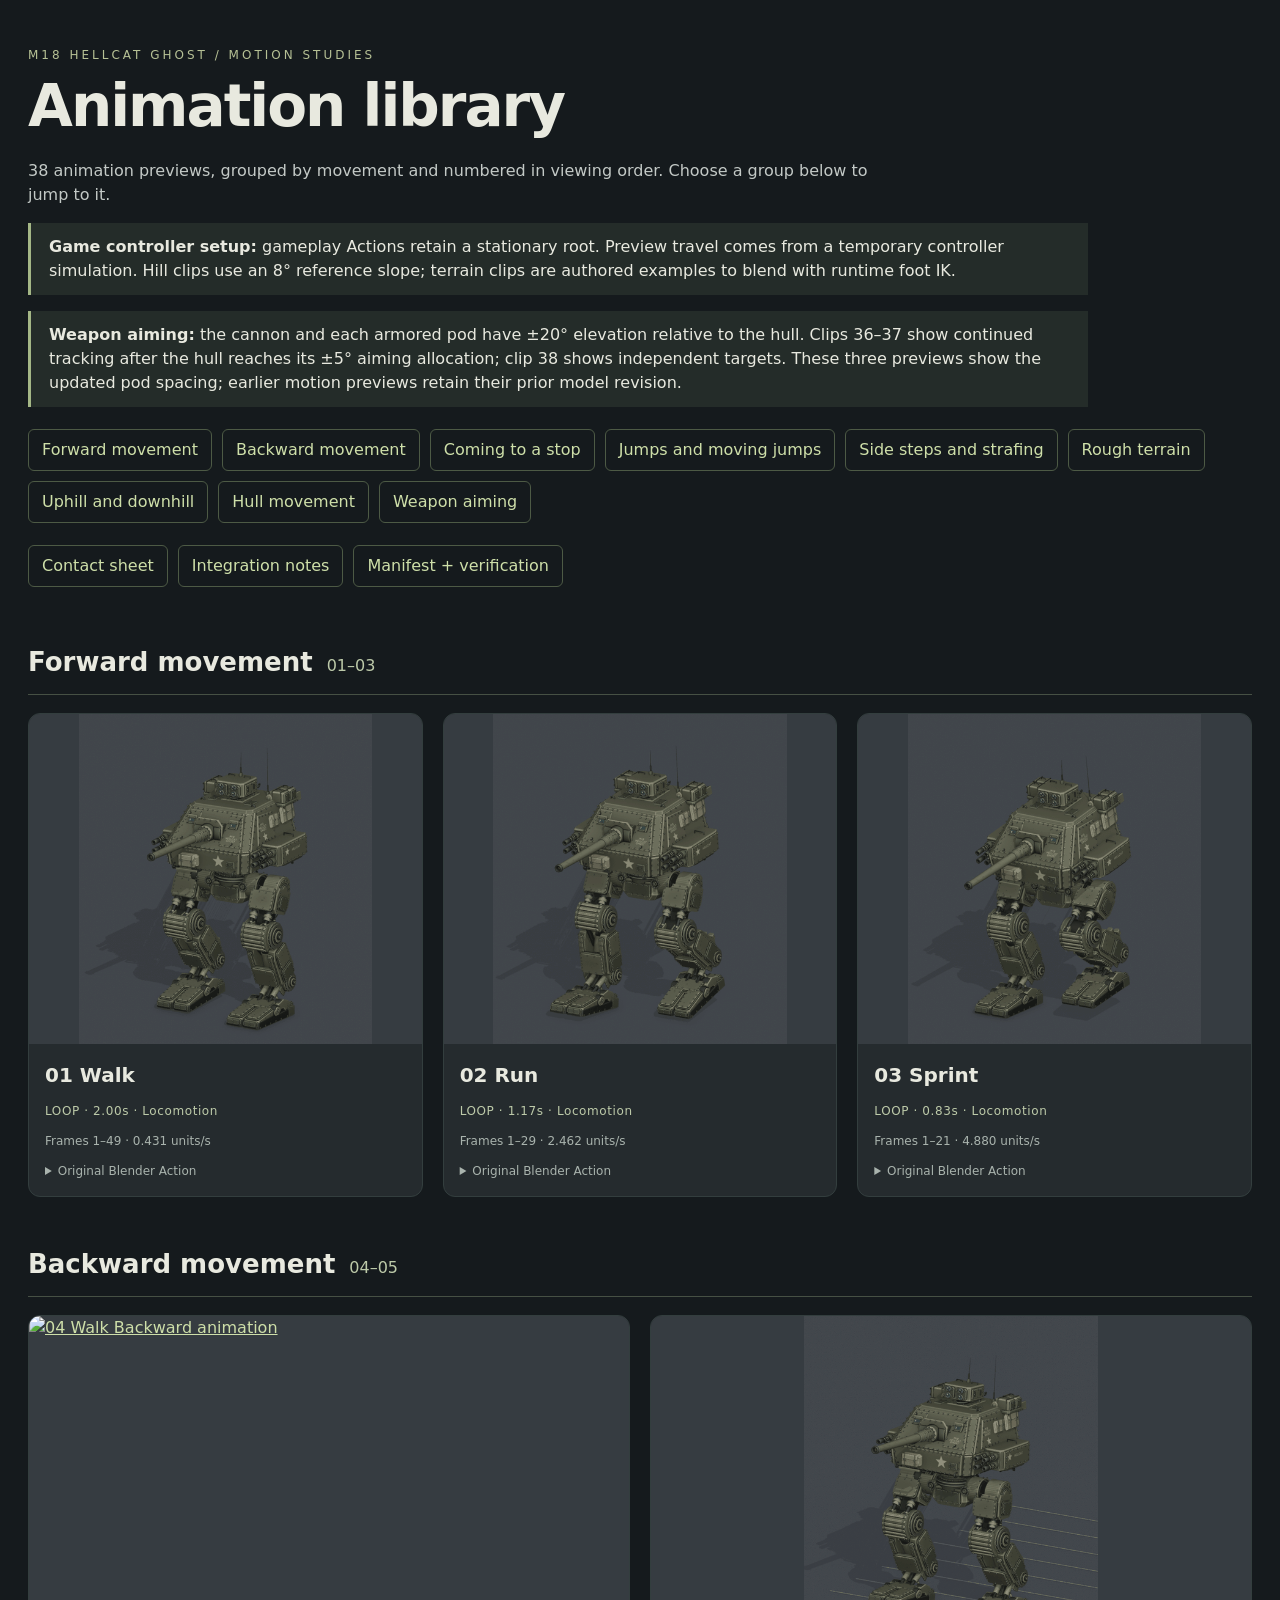
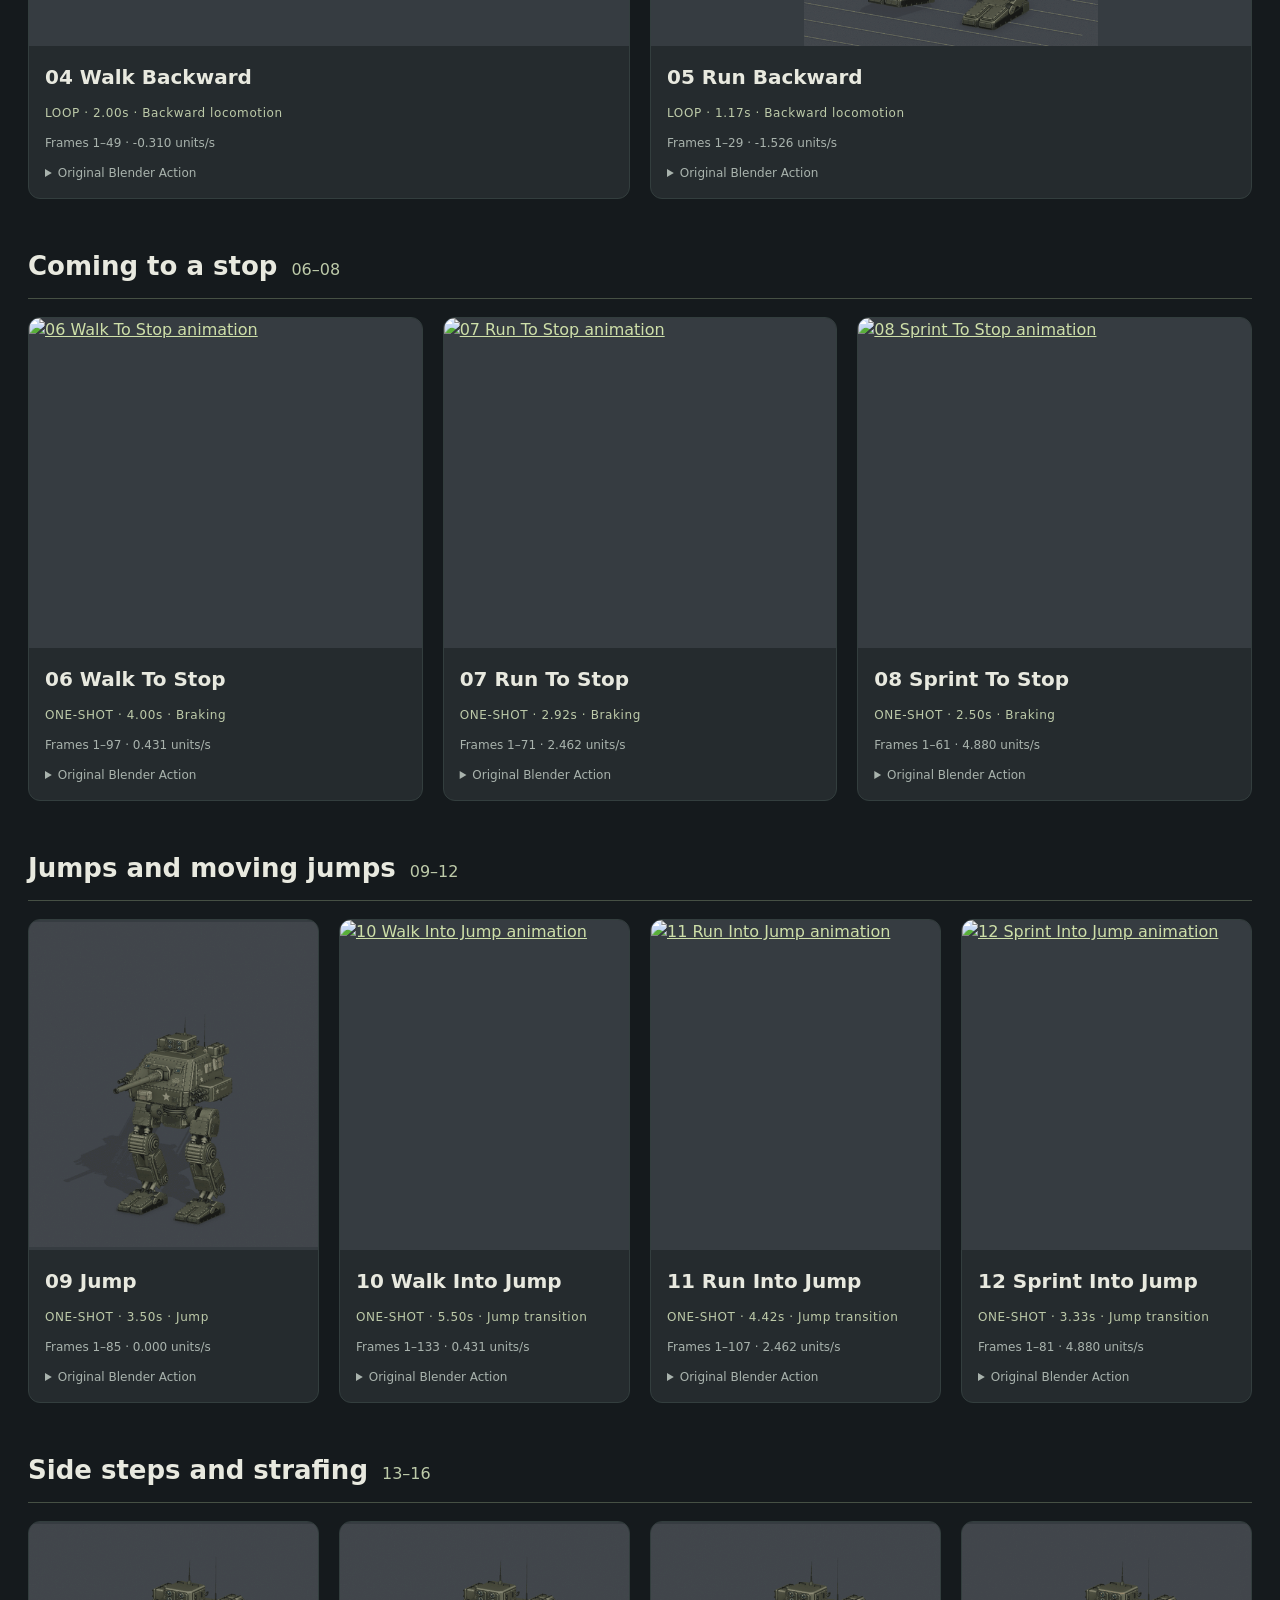
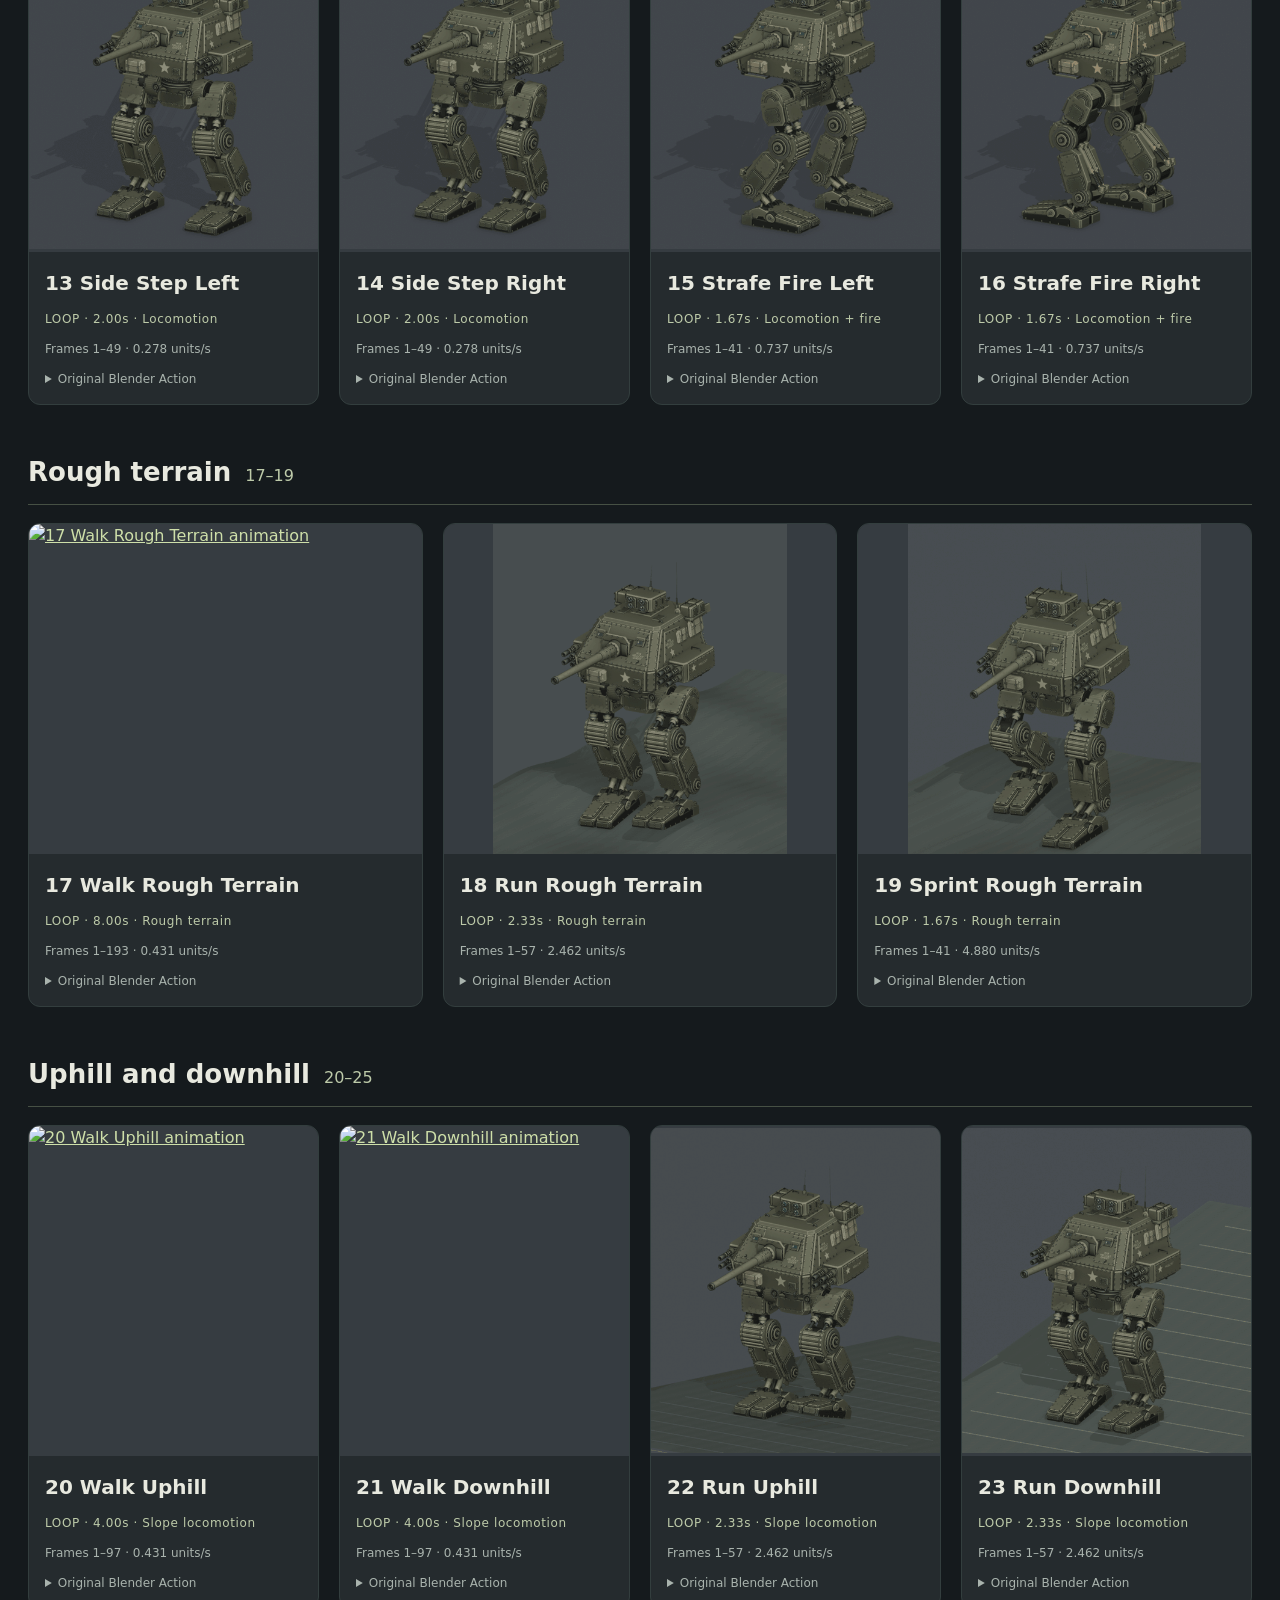
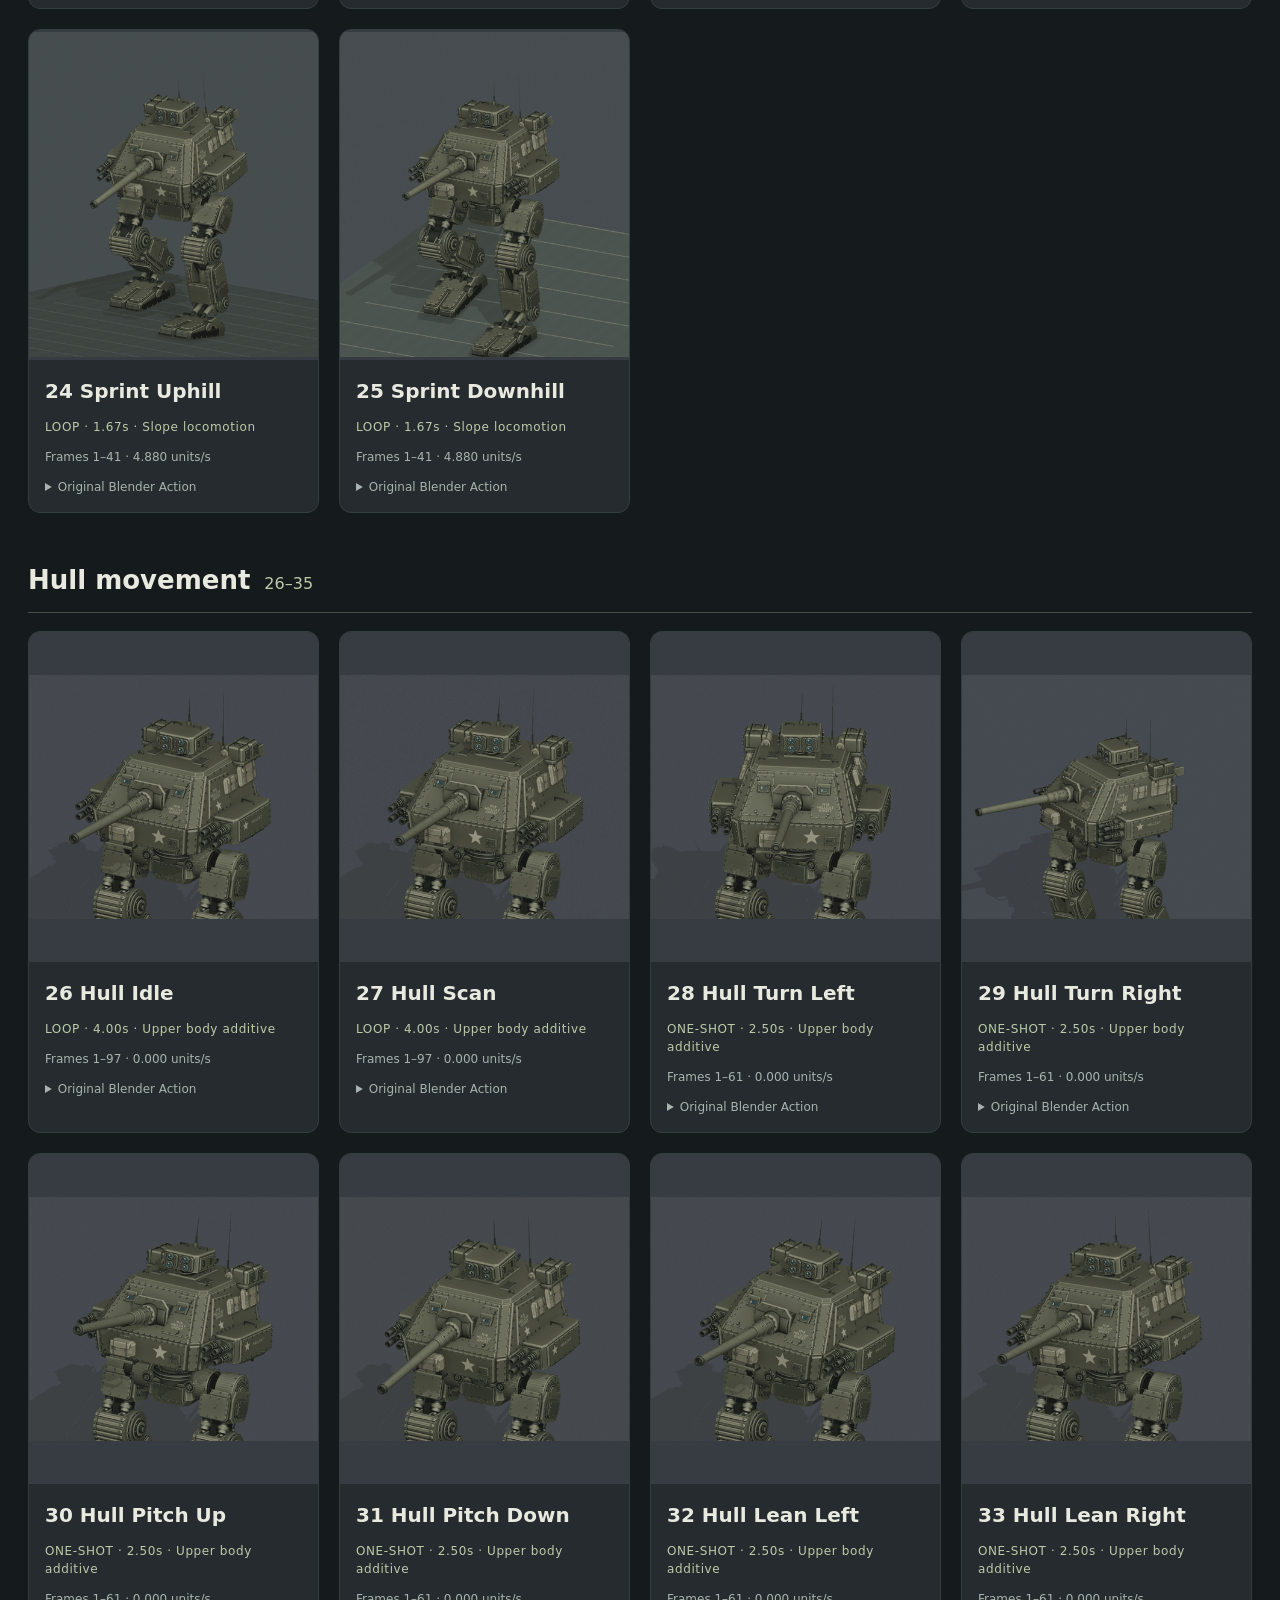
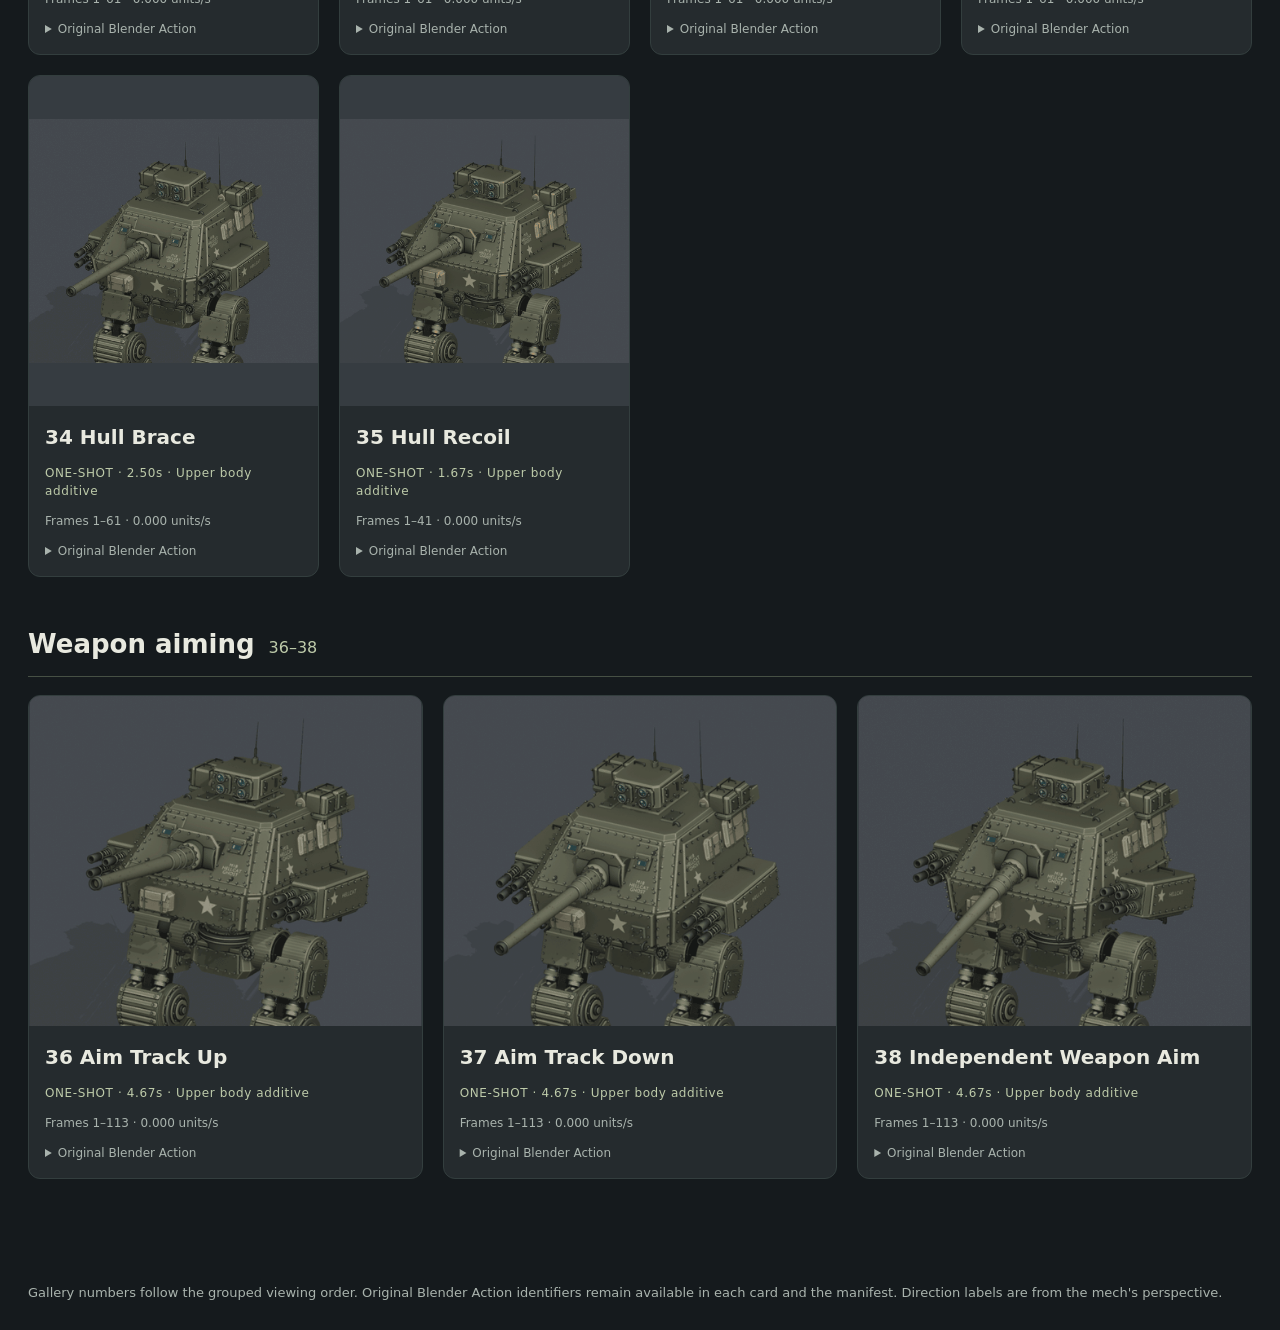
==== index.html @ 9217e8c1 "Add scripts to generate contact sheet and offline gallery from manifest.json - Implemented build_con" ====
<!doctype html><html lang="en"><head><meta charset="utf-8"><meta name="viewport" content="width=device-width,initial-scale=1"><title>HELLCAT Animation Library</title><style>
*{box-sizing:border-box}html{scroll-behavior:smooth}body{margin:0;background:#151a1d;color:#e8e9df;font:16px/1.5 system-ui,sans-serif}
header,main,footer{max-width:1500px;margin:auto;padding:28px}header{padding-top:46px}h1{font-size:clamp(32px,5vw,58px);line-height:1.05;margin:12px 0 22px;letter-spacing:-2px}.eyebrow{letter-spacing:3px;color:#b6c195;font-size:12px}
.intro{max-width:880px;color:#c3c9c6}.note{border-left:3px solid #a4b786;padding:12px 18px;background:#242c29;max-width:1060px}
nav{display:flex;gap:10px;flex-wrap:wrap;margin-top:22px}a{color:#cedfa9}nav a{border:1px solid #4d5a45;padding:8px 13px;text-decoration:none;border-radius:6px}a:focus-visible,summary:focus-visible{outline:2px solid #cedfa9;outline-offset:4px}
section{margin-bottom:48px;scroll-margin-top:20px}.group-heading{font-size:26px;margin:0 0 18px;border-bottom:1px solid #465044;padding-bottom:12px}.range{color:#bdcaa9;font-size:16px;font-weight:400;margin-left:14px}
.grid{display:grid;grid-template-columns:repeat(auto-fit,minmax(min(270px,100%),1fr));gap:20px}article{background:#252b2e;border-radius:12px;overflow:hidden;border:1px solid #333e3e}article img{display:block;width:100%;height:330px;object-fit:contain;background:#363c41}.details{padding:16px}h3{font-size:20px;margin:0 0 7px}.tag{font-size:12px;letter-spacing:.6px;color:#bdcaa9}code{font-size:12px;word-break:break-word;color:#d3d8d2}.timing,summary{font-size:12px;color:#a9b3ad}summary{cursor:pointer}footer{color:#a9b3ad;font-size:13px}
</style></head>
<body><header><div class="eyebrow">M18 HELLCAT GHOST / MOTION STUDIES</div><h1>Animation library</h1>
<p class="intro">38 animation previews, grouped by movement and numbered in viewing order. Choose a group below to jump to it.</p>
<p class="note"><strong>Game controller setup:</strong> gameplay Actions retain a stationary root. Preview travel comes from a temporary controller simulation. Hill clips use an 8° reference slope; terrain clips are authored examples to blend with runtime foot IK.</p>
<p class="note"><strong>Weapon aiming:</strong> the cannon and each armored pod have ±20° elevation relative to the hull. Clips 36–37 show continued tracking after the hull reaches its ±5° aiming allocation; clip 38 shows independent targets. These three previews show the updated pod spacing; earlier motion previews retain their prior model revision.</p>
<nav aria-label="Animation groups"><a href="#forward">Forward movement</a><a href="#backward">Backward movement</a><a href="#stopping">Coming to a stop</a><a href="#jumps">Jumps and moving jumps</a><a href="#lateral">Side steps and strafing</a><a href="#rough-terrain">Rough terrain</a><a href="#slopes">Uphill and downhill</a><a href="#hull">Hull movement</a><a href="#weapons">Weapon aiming</a></nav>
<nav aria-label="Project files"><a href="contact_sheet.png">Contact sheet</a><a href="README.md">Integration notes</a><a href="manifest.json">Manifest + verification</a></nav></header>
<main><section id="forward" aria-labelledby="heading-forward"><h2 class="group-heading" id="heading-forward">Forward movement<span class="range">01–03</span></h2><div class="grid"><article><a href="01_walk.gif"><img loading="lazy" src="01_walk.gif" alt="01 Walk animation"></a>
<div class="details"><h3>01 Walk</h3><p class="tag">LOOP · 2.00s · Locomotion</p>
<p class="timing">Frames 1–49 · 0.431 units/s</p>
<details><summary>Original Blender Action</summary><code>HC ANIM | 01 Walk</code></details></div></article><article><a href="02_run.gif"><img loading="lazy" src="02_run.gif" alt="02 Run animation"></a>
<div class="details"><h3>02 Run</h3><p class="tag">LOOP · 1.17s · Locomotion</p>
<p class="timing">Frames 1–29 · 2.462 units/s</p>
<details><summary>Original Blender Action</summary><code>HC ANIM | 02 Run</code></details></div></article><article><a href="03_sprint.gif"><img loading="lazy" src="03_sprint.gif" alt="03 Sprint animation"></a>
<div class="details"><h3>03 Sprint</h3><p class="tag">LOOP · 0.83s · Locomotion</p>
<p class="timing">Frames 1–21 · 4.880 units/s</p>
<details><summary>Original Blender Action</summary><code>HC ANIM | 03 Sprint</code></details></div></article></div></section><section id="backward" aria-labelledby="heading-backward"><h2 class="group-heading" id="heading-backward">Backward movement<span class="range">04–05</span></h2><div class="grid"><article><a href="04_walk_backward.gif"><img loading="lazy" src="04_walk_backward.gif" alt="04 Walk Backward animation"></a>
<div class="details"><h3>04 Walk Backward</h3><p class="tag">LOOP · 2.00s · Backward locomotion</p>
<p class="timing">Frames 1–49 · -0.310 units/s</p>
<details><summary>Original Blender Action</summary><code>HC ANIM | 22 Walk Backward</code></details></div></article><article><a href="05_run_backward.gif"><img loading="lazy" src="05_run_backward.gif" alt="05 Run Backward animation"></a>
<div class="details"><h3>05 Run Backward</h3><p class="tag">LOOP · 1.17s · Backward locomotion</p>
<p class="timing">Frames 1–29 · -1.526 units/s</p>
<details><summary>Original Blender Action</summary><code>HC ANIM | 23 Run Backward</code></details></div></article></div></section><section id="stopping" aria-labelledby="heading-stopping"><h2 class="group-heading" id="heading-stopping">Coming to a stop<span class="range">06–08</span></h2><div class="grid"><article><a href="06_walk_to_stop.gif"><img loading="lazy" src="06_walk_to_stop.gif" alt="06 Walk To Stop animation"></a>
<div class="details"><h3>06 Walk To Stop</h3><p class="tag">ONE-SHOT · 4.00s · Braking</p>
<p class="timing">Frames 1–97 · 0.431 units/s</p>
<details><summary>Original Blender Action</summary><code>HC ANIM | 24 Walk To Stop</code></details></div></article><article><a href="07_run_to_stop.gif"><img loading="lazy" src="07_run_to_stop.gif" alt="07 Run To Stop animation"></a>
<div class="details"><h3>07 Run To Stop</h3><p class="tag">ONE-SHOT · 2.92s · Braking</p>
<p class="timing">Frames 1–71 · 2.462 units/s</p>
<details><summary>Original Blender Action</summary><code>HC ANIM | 25 Run To Stop</code></details></div></article><article><a href="08_sprint_to_stop.gif"><img loading="lazy" src="08_sprint_to_stop.gif" alt="08 Sprint To Stop animation"></a>
<div class="details"><h3>08 Sprint To Stop</h3><p class="tag">ONE-SHOT · 2.50s · Braking</p>
<p class="timing">Frames 1–61 · 4.880 units/s</p>
<details><summary>Original Blender Action</summary><code>HC ANIM | 26 Sprint To Stop</code></details></div></article></div></section><section id="jumps" aria-labelledby="heading-jumps"><h2 class="group-heading" id="heading-jumps">Jumps and moving jumps<span class="range">09–12</span></h2><div class="grid"><article><a href="09_jump.gif"><img loading="lazy" src="09_jump.gif" alt="09 Jump animation"></a>
<div class="details"><h3>09 Jump</h3><p class="tag">ONE-SHOT · 3.50s · Jump</p>
<p class="timing">Frames 1–85 · 0.000 units/s</p>
<details><summary>Original Blender Action</summary><code>HC ANIM | 04 Jump</code></details></div></article><article><a href="10_walk_into_jump.gif"><img loading="lazy" src="10_walk_into_jump.gif" alt="10 Walk Into Jump animation"></a>
<div class="details"><h3>10 Walk Into Jump</h3><p class="tag">ONE-SHOT · 5.50s · Jump transition</p>
<p class="timing">Frames 1–133 · 0.431 units/s</p>
<details><summary>Original Blender Action</summary><code>HC ANIM | 08 Walk Into Jump</code></details></div></article><article><a href="11_run_into_jump.gif"><img loading="lazy" src="11_run_into_jump.gif" alt="11 Run Into Jump animation"></a>
<div class="details"><h3>11 Run Into Jump</h3><p class="tag">ONE-SHOT · 4.42s · Jump transition</p>
<p class="timing">Frames 1–107 · 2.462 units/s</p>
<details><summary>Original Blender Action</summary><code>HC ANIM | 07 Run Into Jump</code></details></div></article><article><a href="12_sprint_into_jump.gif"><img loading="lazy" src="12_sprint_into_jump.gif" alt="12 Sprint Into Jump animation"></a>
<div class="details"><h3>12 Sprint Into Jump</h3><p class="tag">ONE-SHOT · 3.33s · Jump transition</p>
<p class="timing">Frames 1–81 · 4.880 units/s</p>
<details><summary>Original Blender Action</summary><code>HC ANIM | 21 Sprint Into Jump</code></details></div></article></div></section><section id="lateral" aria-labelledby="heading-lateral"><h2 class="group-heading" id="heading-lateral">Side steps and strafing<span class="range">13–16</span></h2><div class="grid"><article><a href="13_side_step_left.gif"><img loading="lazy" src="13_side_step_left.gif" alt="13 Side Step Left animation"></a>
<div class="details"><h3>13 Side Step Left</h3><p class="tag">LOOP · 2.00s · Locomotion</p>
<p class="timing">Frames 1–49 · 0.278 units/s</p>
<details><summary>Original Blender Action</summary><code>HC ANIM | 05 Side Step Left</code></details></div></article><article><a href="14_side_step_right.gif"><img loading="lazy" src="14_side_step_right.gif" alt="14 Side Step Right animation"></a>
<div class="details"><h3>14 Side Step Right</h3><p class="tag">LOOP · 2.00s · Locomotion</p>
<p class="timing">Frames 1–49 · 0.278 units/s</p>
<details><summary>Original Blender Action</summary><code>HC ANIM | 06 Side Step Right</code></details></div></article><article><a href="15_strafe_fire_left.gif"><img loading="lazy" src="15_strafe_fire_left.gif" alt="15 Strafe Fire Left animation"></a>
<div class="details"><h3>15 Strafe Fire Left</h3><p class="tag">LOOP · 1.67s · Locomotion + fire</p>
<p class="timing">Frames 1–41 · 0.737 units/s</p>
<details><summary>Original Blender Action</summary><code>HC ANIM | 09 Strafe Fire Left</code></details></div></article><article><a href="16_strafe_fire_right.gif"><img loading="lazy" src="16_strafe_fire_right.gif" alt="16 Strafe Fire Right animation"></a>
<div class="details"><h3>16 Strafe Fire Right</h3><p class="tag">LOOP · 1.67s · Locomotion + fire</p>
<p class="timing">Frames 1–41 · 0.737 units/s</p>
<details><summary>Original Blender Action</summary><code>HC ANIM | 10 Strafe Fire Right</code></details></div></article></div></section><section id="rough-terrain" aria-labelledby="heading-rough-terrain"><h2 class="group-heading" id="heading-rough-terrain">Rough terrain<span class="range">17–19</span></h2><div class="grid"><article><a href="17_walk_rough_terrain.gif"><img loading="lazy" src="17_walk_rough_terrain.gif" alt="17 Walk Rough Terrain animation"></a>
<div class="details"><h3>17 Walk Rough Terrain</h3><p class="tag">LOOP · 8.00s · Rough terrain</p>
<p class="timing">Frames 1–193 · 0.431 units/s</p>
<details><summary>Original Blender Action</summary><code>HC ANIM | 27 Walk Rough Terrain</code></details></div></article><article><a href="18_run_rough_terrain.gif"><img loading="lazy" src="18_run_rough_terrain.gif" alt="18 Run Rough Terrain animation"></a>
<div class="details"><h3>18 Run Rough Terrain</h3><p class="tag">LOOP · 2.33s · Rough terrain</p>
<p class="timing">Frames 1–57 · 2.462 units/s</p>
<details><summary>Original Blender Action</summary><code>HC ANIM | 28 Run Rough Terrain</code></details></div></article><article><a href="19_sprint_rough_terrain.gif"><img loading="lazy" src="19_sprint_rough_terrain.gif" alt="19 Sprint Rough Terrain animation"></a>
<div class="details"><h3>19 Sprint Rough Terrain</h3><p class="tag">LOOP · 1.67s · Rough terrain</p>
<p class="timing">Frames 1–41 · 4.880 units/s</p>
<details><summary>Original Blender Action</summary><code>HC ANIM | 29 Sprint Rough Terrain</code></details></div></article></div></section><section id="slopes" aria-labelledby="heading-slopes"><h2 class="group-heading" id="heading-slopes">Uphill and downhill<span class="range">20–25</span></h2><div class="grid"><article><a href="20_walk_uphill.gif"><img loading="lazy" src="20_walk_uphill.gif" alt="20 Walk Uphill animation"></a>
<div class="details"><h3>20 Walk Uphill</h3><p class="tag">LOOP · 4.00s · Slope locomotion</p>
<p class="timing">Frames 1–97 · 0.431 units/s</p>
<details><summary>Original Blender Action</summary><code>HC ANIM | 30 Walk Uphill</code></details></div></article><article><a href="21_walk_downhill.gif"><img loading="lazy" src="21_walk_downhill.gif" alt="21 Walk Downhill animation"></a>
<div class="details"><h3>21 Walk Downhill</h3><p class="tag">LOOP · 4.00s · Slope locomotion</p>
<p class="timing">Frames 1–97 · 0.431 units/s</p>
<details><summary>Original Blender Action</summary><code>HC ANIM | 31 Walk Downhill</code></details></div></article><article><a href="22_run_uphill.gif"><img loading="lazy" src="22_run_uphill.gif" alt="22 Run Uphill animation"></a>
<div class="details"><h3>22 Run Uphill</h3><p class="tag">LOOP · 2.33s · Slope locomotion</p>
<p class="timing">Frames 1–57 · 2.462 units/s</p>
<details><summary>Original Blender Action</summary><code>HC ANIM | 32 Run Uphill</code></details></div></article><article><a href="23_run_downhill.gif"><img loading="lazy" src="23_run_downhill.gif" alt="23 Run Downhill animation"></a>
<div class="details"><h3>23 Run Downhill</h3><p class="tag">LOOP · 2.33s · Slope locomotion</p>
<p class="timing">Frames 1–57 · 2.462 units/s</p>
<details><summary>Original Blender Action</summary><code>HC ANIM | 33 Run Downhill</code></details></div></article><article><a href="24_sprint_uphill.gif"><img loading="lazy" src="24_sprint_uphill.gif" alt="24 Sprint Uphill animation"></a>
<div class="details"><h3>24 Sprint Uphill</h3><p class="tag">LOOP · 1.67s · Slope locomotion</p>
<p class="timing">Frames 1–41 · 4.880 units/s</p>
<details><summary>Original Blender Action</summary><code>HC ANIM | 34 Sprint Uphill</code></details></div></article><article><a href="25_sprint_downhill.gif"><img loading="lazy" src="25_sprint_downhill.gif" alt="25 Sprint Downhill animation"></a>
<div class="details"><h3>25 Sprint Downhill</h3><p class="tag">LOOP · 1.67s · Slope locomotion</p>
<p class="timing">Frames 1–41 · 4.880 units/s</p>
<details><summary>Original Blender Action</summary><code>HC ANIM | 35 Sprint Downhill</code></details></div></article></div></section><section id="hull" aria-labelledby="heading-hull"><h2 class="group-heading" id="heading-hull">Hull movement<span class="range">26–35</span></h2><div class="grid"><article><a href="26_hull_idle.gif"><img loading="lazy" src="26_hull_idle.gif" alt="26 Hull Idle animation"></a>
<div class="details"><h3>26 Hull Idle</h3><p class="tag">LOOP · 4.00s · Upper body additive</p>
<p class="timing">Frames 1–97 · 0.000 units/s</p>
<details><summary>Original Blender Action</summary><code>HC ANIM | 11 Hull Idle</code></details></div></article><article><a href="27_hull_scan.gif"><img loading="lazy" src="27_hull_scan.gif" alt="27 Hull Scan animation"></a>
<div class="details"><h3>27 Hull Scan</h3><p class="tag">LOOP · 4.00s · Upper body additive</p>
<p class="timing">Frames 1–97 · 0.000 units/s</p>
<details><summary>Original Blender Action</summary><code>HC ANIM | 12 Hull Scan</code></details></div></article><article><a href="28_hull_turn_left.gif"><img loading="lazy" src="28_hull_turn_left.gif" alt="28 Hull Turn Left animation"></a>
<div class="details"><h3>28 Hull Turn Left</h3><p class="tag">ONE-SHOT · 2.50s · Upper body additive</p>
<p class="timing">Frames 1–61 · 0.000 units/s</p>
<details><summary>Original Blender Action</summary><code>HC ANIM | 13 Hull Turn Left</code></details></div></article><article><a href="29_hull_turn_right.gif"><img loading="lazy" src="29_hull_turn_right.gif" alt="29 Hull Turn Right animation"></a>
<div class="details"><h3>29 Hull Turn Right</h3><p class="tag">ONE-SHOT · 2.50s · Upper body additive</p>
<p class="timing">Frames 1–61 · 0.000 units/s</p>
<details><summary>Original Blender Action</summary><code>HC ANIM | 14 Hull Turn Right</code></details></div></article><article><a href="30_hull_pitch_up.gif"><img loading="lazy" src="30_hull_pitch_up.gif" alt="30 Hull Pitch Up animation"></a>
<div class="details"><h3>30 Hull Pitch Up</h3><p class="tag">ONE-SHOT · 2.50s · Upper body additive</p>
<p class="timing">Frames 1–61 · 0.000 units/s</p>
<details><summary>Original Blender Action</summary><code>HC ANIM | 15 Hull Pitch Up</code></details></div></article><article><a href="31_hull_pitch_down.gif"><img loading="lazy" src="31_hull_pitch_down.gif" alt="31 Hull Pitch Down animation"></a>
<div class="details"><h3>31 Hull Pitch Down</h3><p class="tag">ONE-SHOT · 2.50s · Upper body additive</p>
<p class="timing">Frames 1–61 · 0.000 units/s</p>
<details><summary>Original Blender Action</summary><code>HC ANIM | 16 Hull Pitch Down</code></details></div></article><article><a href="32_hull_lean_left.gif"><img loading="lazy" src="32_hull_lean_left.gif" alt="32 Hull Lean Left animation"></a>
<div class="details"><h3>32 Hull Lean Left</h3><p class="tag">ONE-SHOT · 2.50s · Upper body additive</p>
<p class="timing">Frames 1–61 · 0.000 units/s</p>
<details><summary>Original Blender Action</summary><code>HC ANIM | 17 Hull Lean Left</code></details></div></article><article><a href="33_hull_lean_right.gif"><img loading="lazy" src="33_hull_lean_right.gif" alt="33 Hull Lean Right animation"></a>
<div class="details"><h3>33 Hull Lean Right</h3><p class="tag">ONE-SHOT · 2.50s · Upper body additive</p>
<p class="timing">Frames 1–61 · 0.000 units/s</p>
<details><summary>Original Blender Action</summary><code>HC ANIM | 18 Hull Lean Right</code></details></div></article><article><a href="34_hull_brace.gif"><img loading="lazy" src="34_hull_brace.gif" alt="34 Hull Brace animation"></a>
<div class="details"><h3>34 Hull Brace</h3><p class="tag">ONE-SHOT · 2.50s · Upper body additive</p>
<p class="timing">Frames 1–61 · 0.000 units/s</p>
<details><summary>Original Blender Action</summary><code>HC ANIM | 19 Hull Brace</code></details></div></article><article><a href="35_hull_recoil.gif"><img loading="lazy" src="35_hull_recoil.gif" alt="35 Hull Recoil animation"></a>
<div class="details"><h3>35 Hull Recoil</h3><p class="tag">ONE-SHOT · 1.67s · Upper body additive</p>
<p class="timing">Frames 1–41 · 0.000 units/s</p>
<details><summary>Original Blender Action</summary><code>HC ANIM | 20 Hull Recoil</code></details></div></article></div></section><section id="weapons" aria-labelledby="heading-weapons"><h2 class="group-heading" id="heading-weapons">Weapon aiming<span class="range">36–38</span></h2><div class="grid"><article><a href="36_aim_track_up.gif"><img loading="lazy" src="36_aim_track_up.gif" alt="36 Aim Track Up animation"></a>
<div class="details"><h3>36 Aim Track Up</h3><p class="tag">ONE-SHOT · 4.67s · Upper body additive</p>
<p class="timing">Frames 1–113 · 0.000 units/s</p>
<details><summary>Original Blender Action</summary><code>HC ANIM | 36 Aim Track Up</code></details></div></article><article><a href="37_aim_track_down.gif"><img loading="lazy" src="37_aim_track_down.gif" alt="37 Aim Track Down animation"></a>
<div class="details"><h3>37 Aim Track Down</h3><p class="tag">ONE-SHOT · 4.67s · Upper body additive</p>
<p class="timing">Frames 1–113 · 0.000 units/s</p>
<details><summary>Original Blender Action</summary><code>HC ANIM | 37 Aim Track Down</code></details></div></article><article><a href="38_independent_weapon_aim.gif"><img loading="lazy" src="38_independent_weapon_aim.gif" alt="38 Independent Weapon Aim animation"></a>
<div class="details"><h3>38 Independent Weapon Aim</h3><p class="tag">ONE-SHOT · 4.67s · Upper body additive</p>
<p class="timing">Frames 1–113 · 0.000 units/s</p>
<details><summary>Original Blender Action</summary><code>HC ANIM | 38 Independent Weapon Aim</code></details></div></article></div></section></main><footer>Gallery numbers follow the grouped viewing order. Original Blender Action identifiers remain available in each card and the manifest. Direction labels are from the mech's perspective.</footer></body></html>
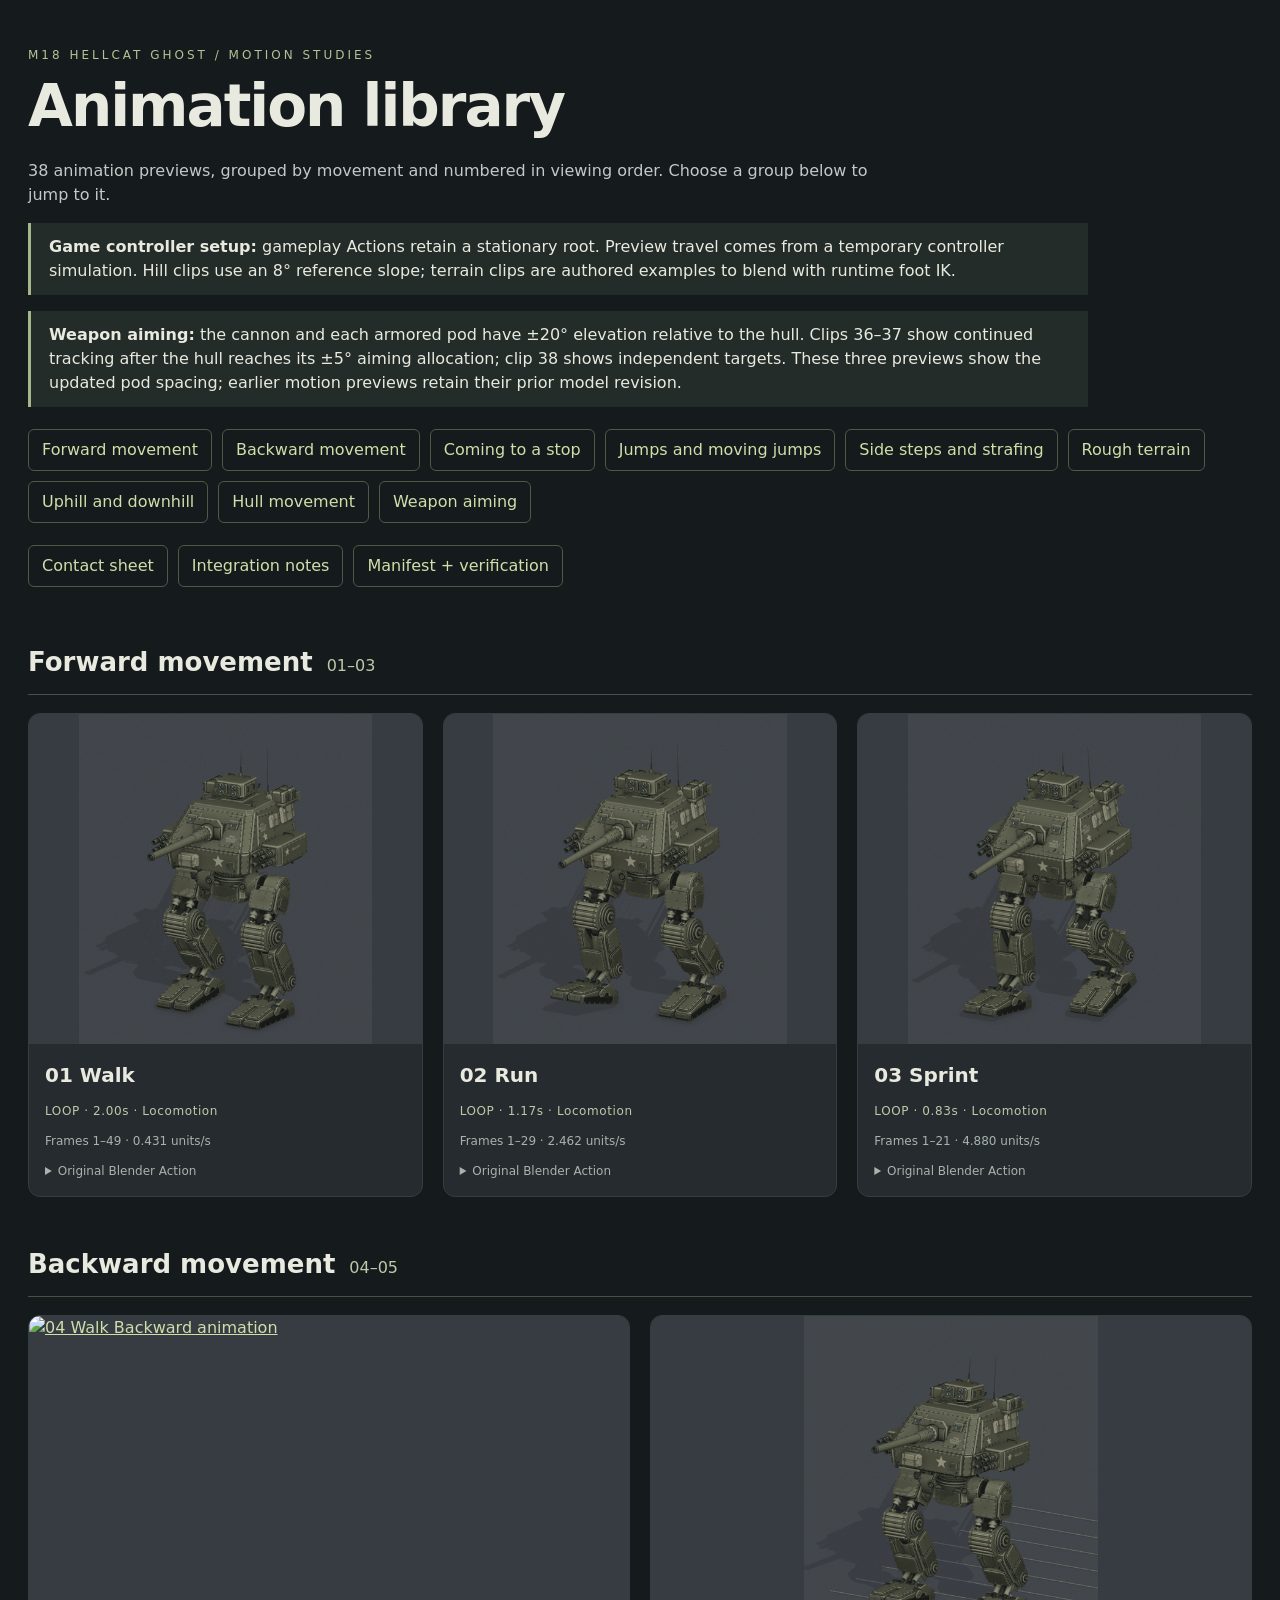
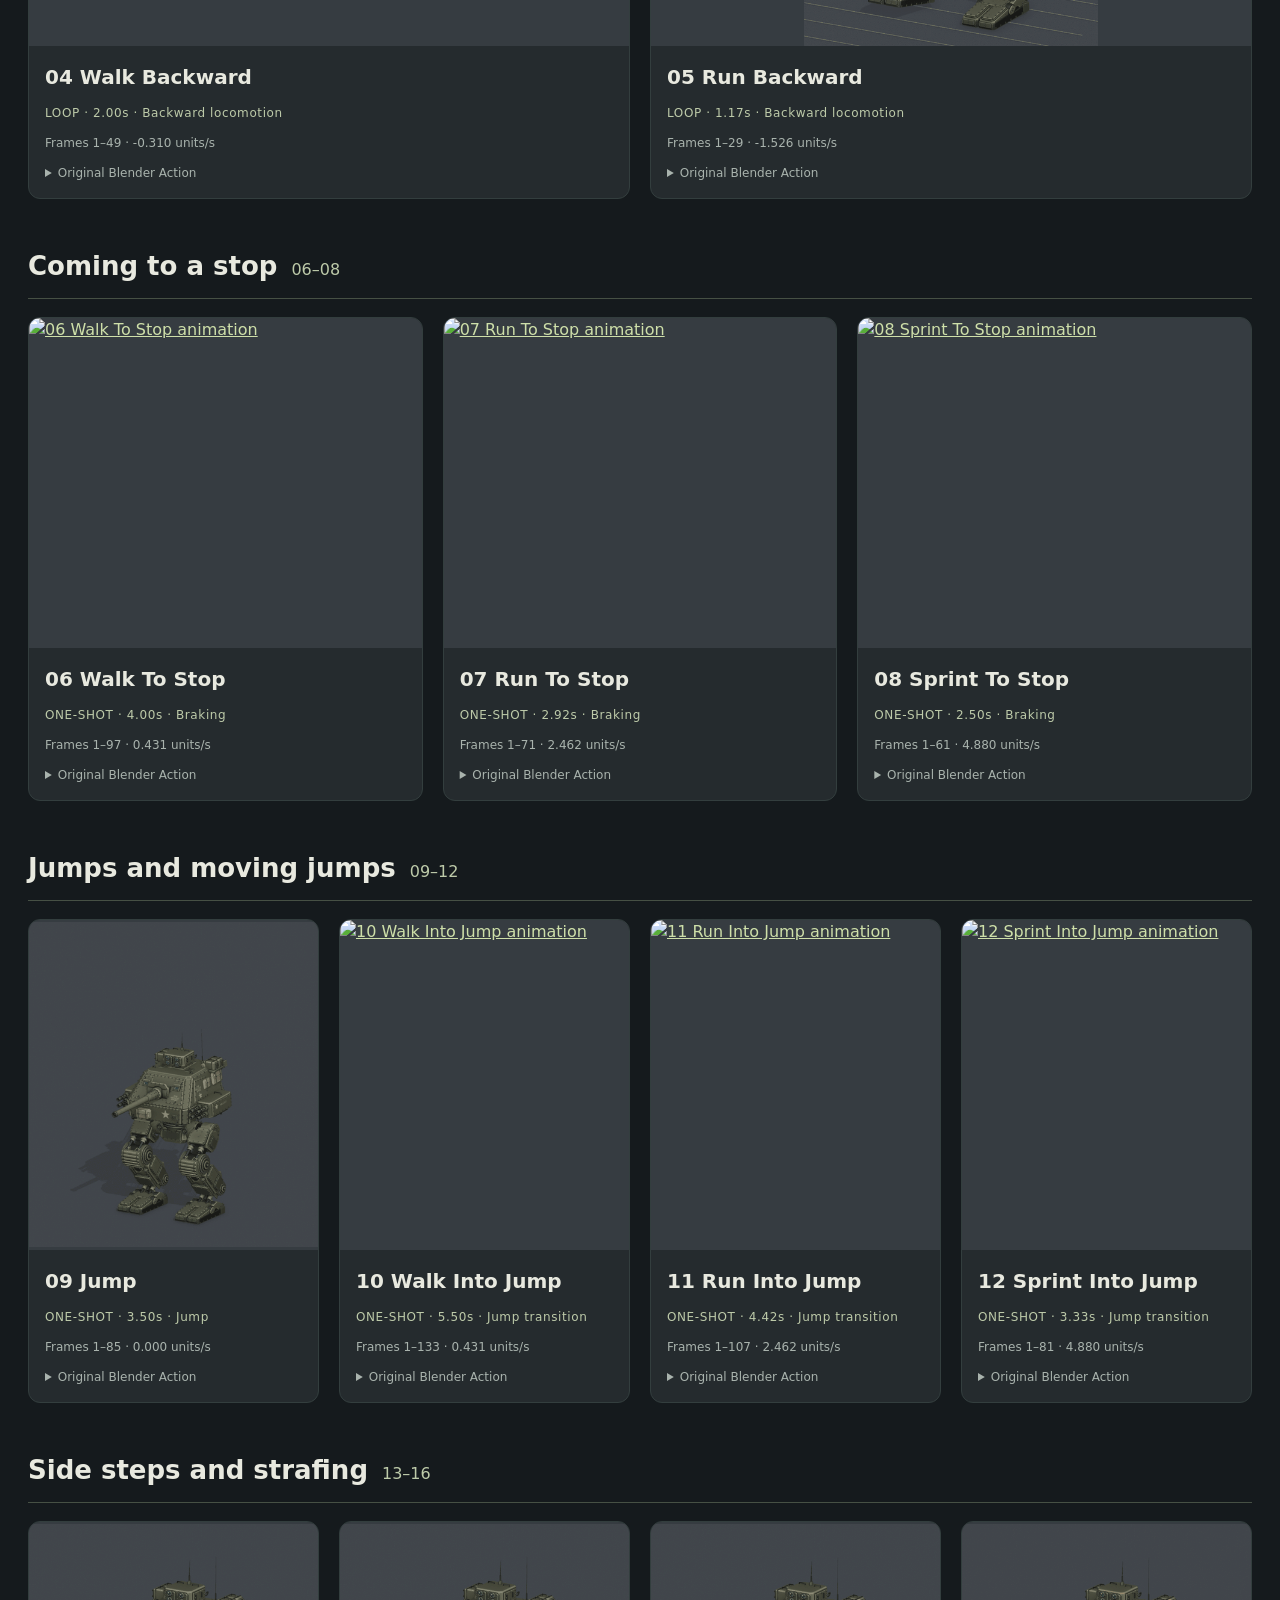
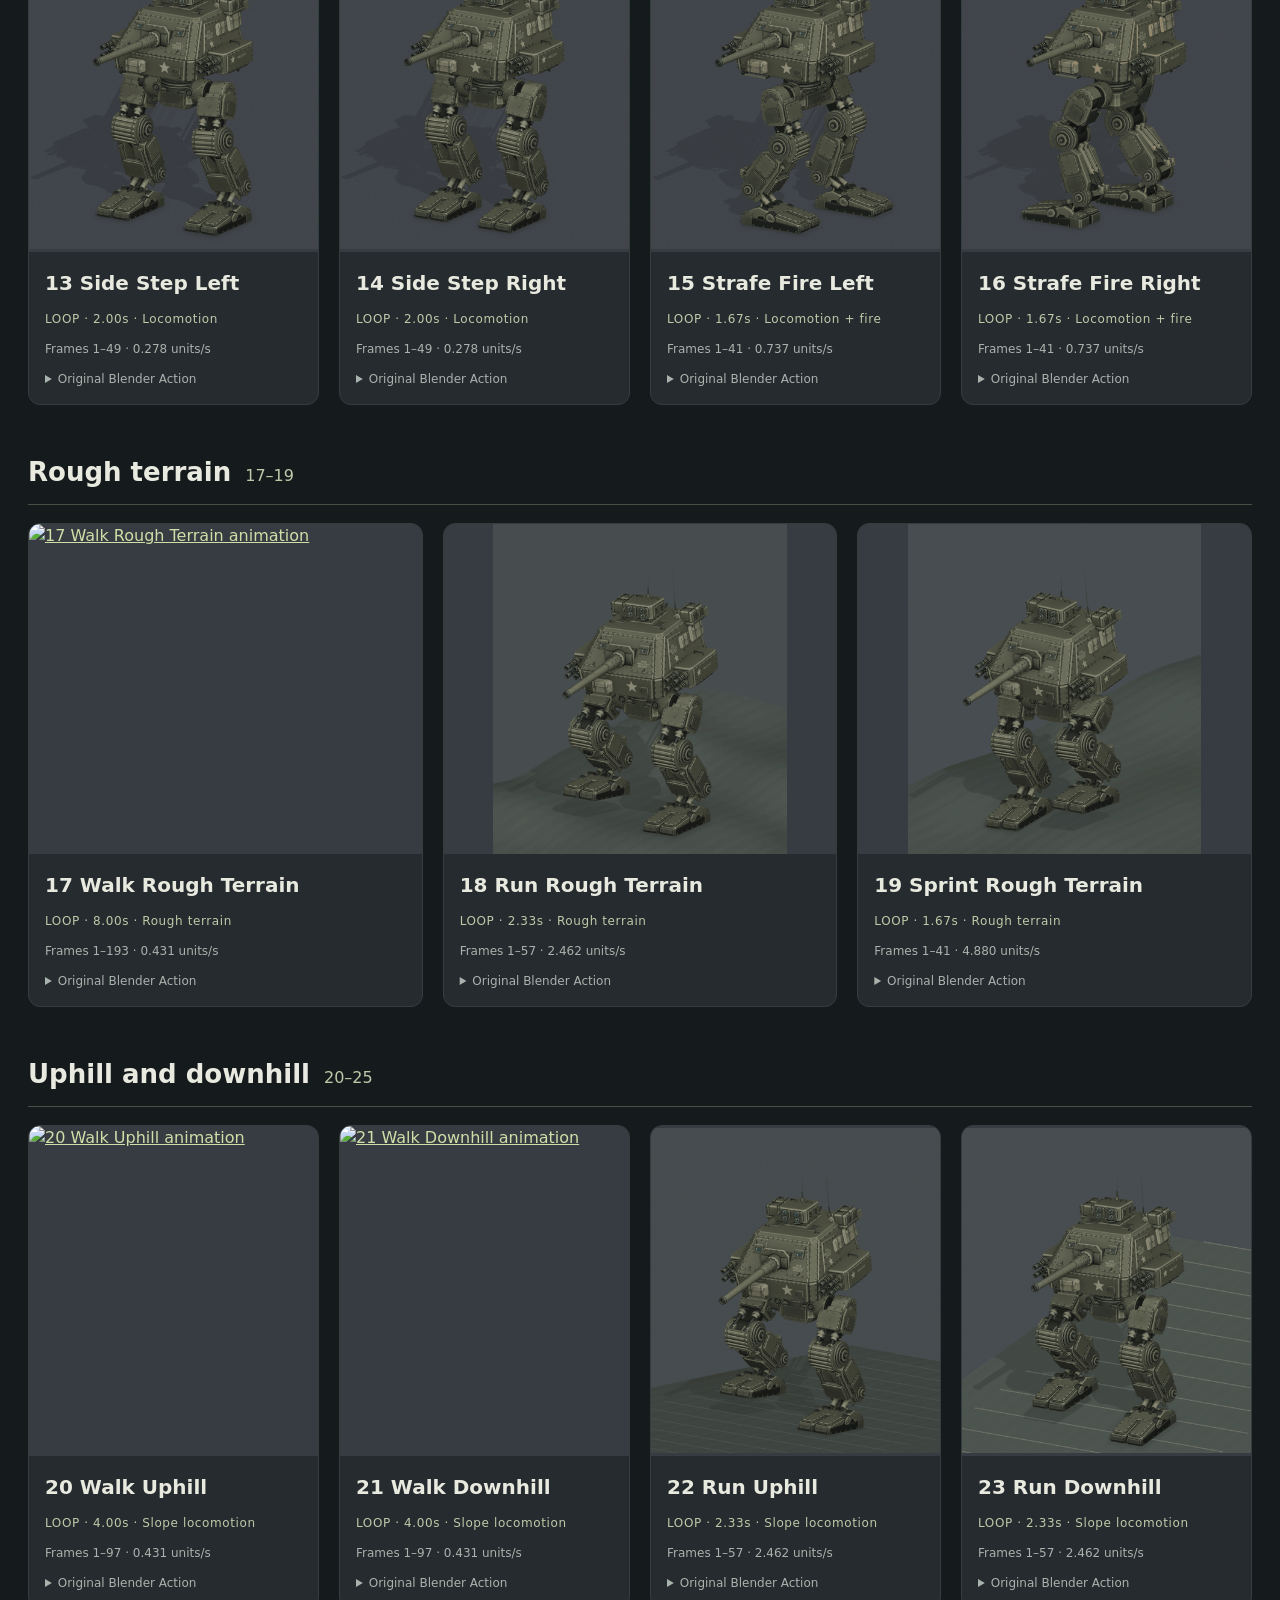
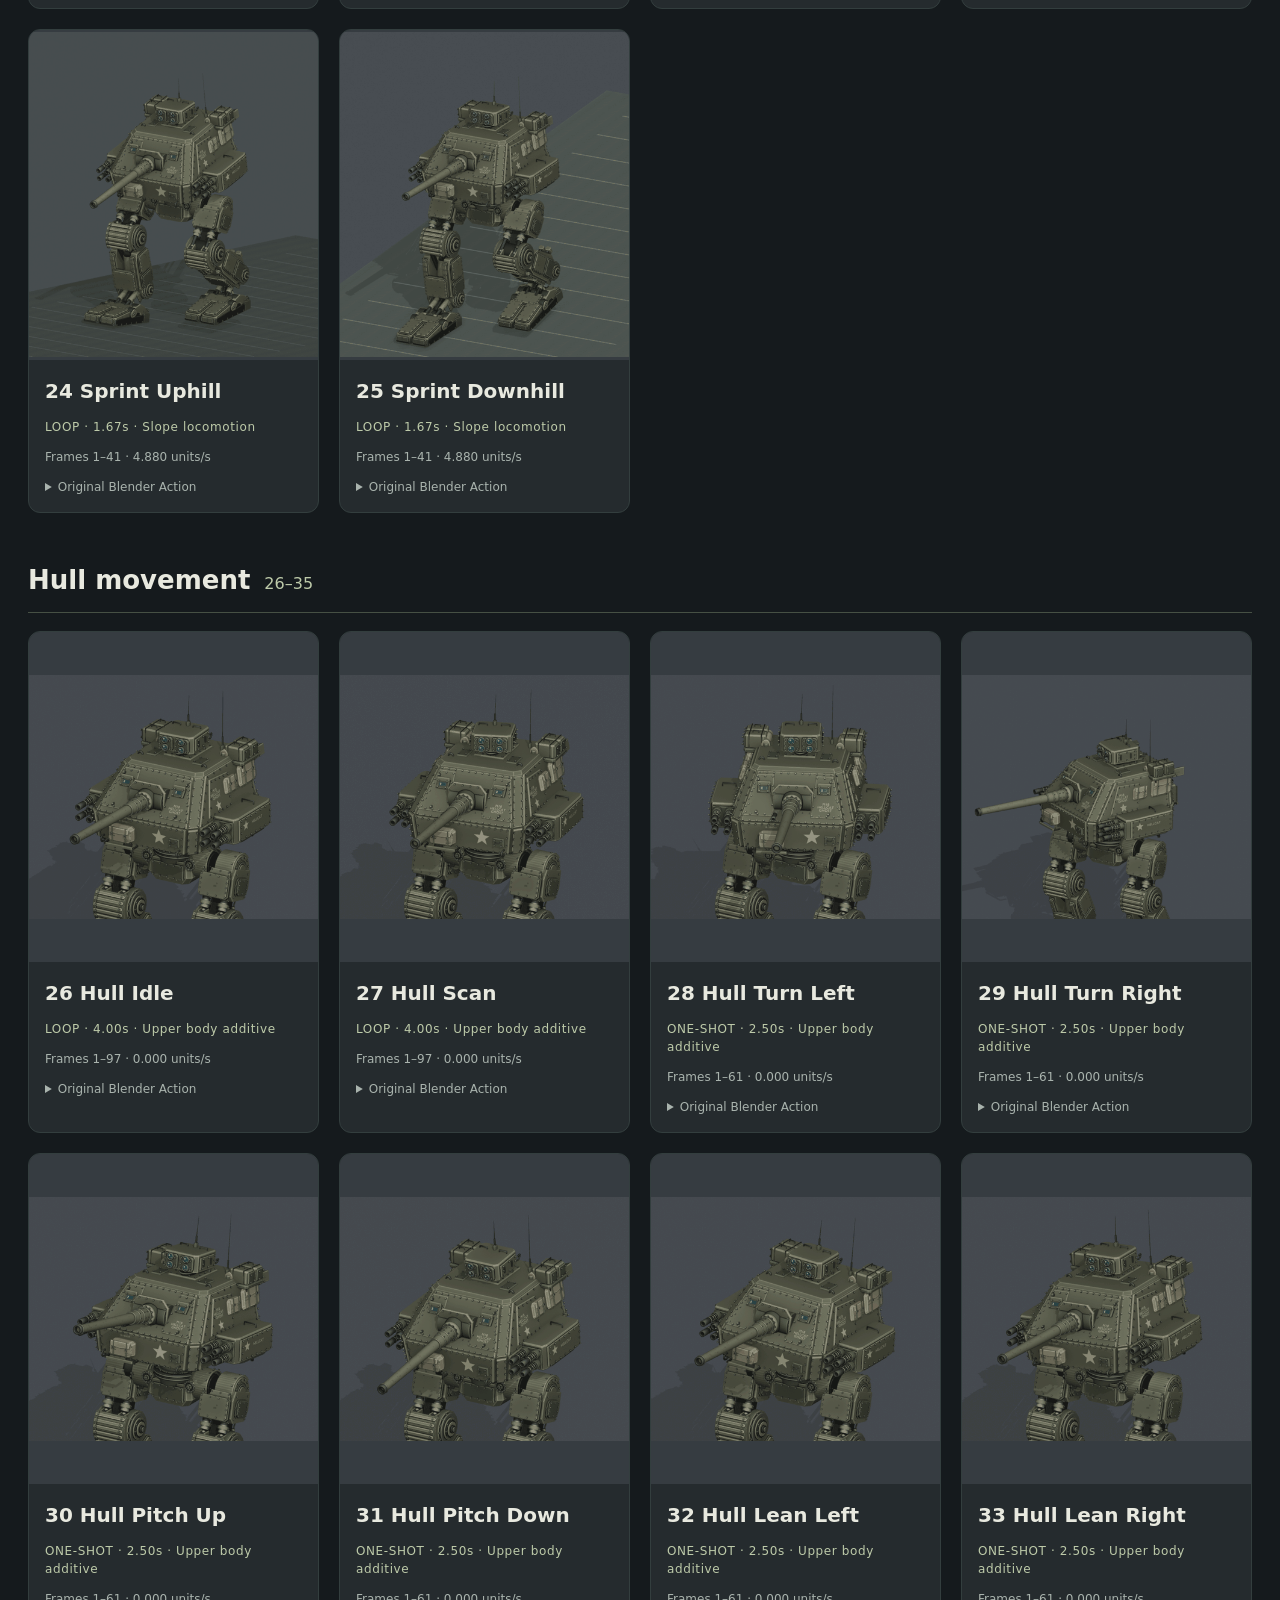
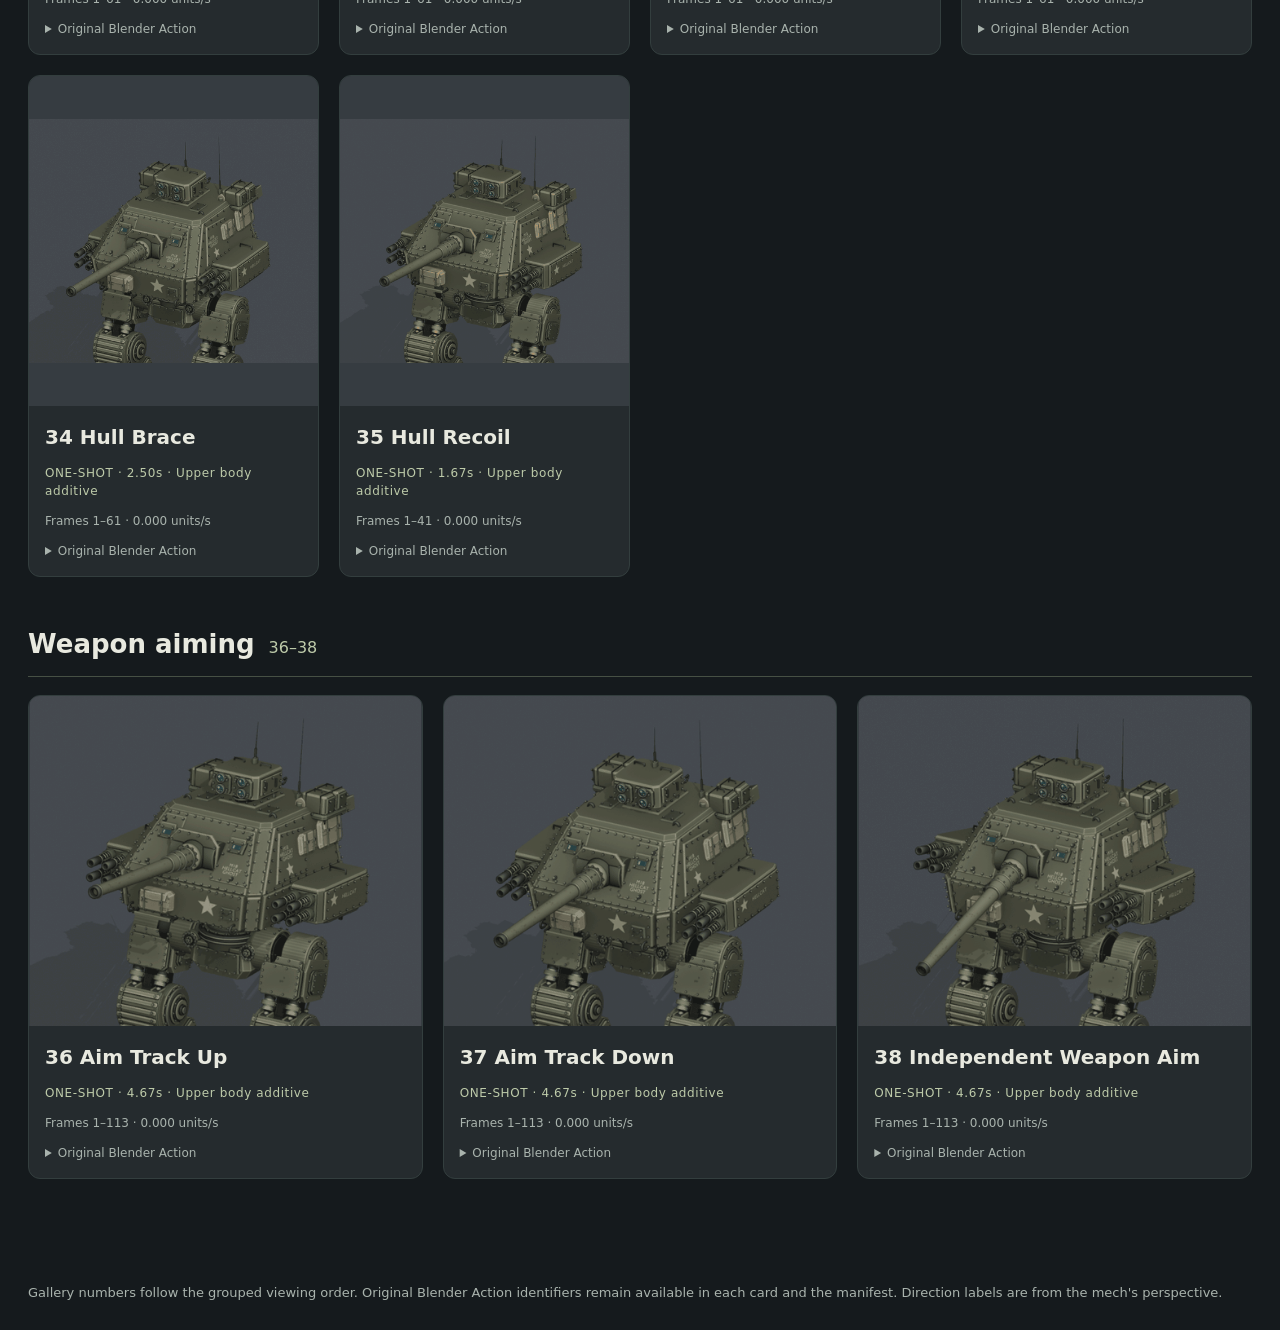
==== commit dc9c15ef: "Add weapon aim verification data and animation guide documentation - Created a new JSON file for wea" ====
--- a/index.html
+++ b/index.html
@@ -1,129 +1,136 @@
-<!doctype html><html lang="en"><head><meta charset="utf-8"><meta name="viewport" content="width=device-width,initial-scale=1"><title>HELLCAT Animation Library</title><style>
-*{box-sizing:border-box}html{scroll-behavior:smooth}body{margin:0;background:#151a1d;color:#e8e9df;font:16px/1.5 system-ui,sans-serif}
-header,main,footer{max-width:1500px;margin:auto;padding:28px}header{padding-top:46px}h1{font-size:clamp(32px,5vw,58px);line-height:1.05;margin:12px 0 22px;letter-spacing:-2px}.eyebrow{letter-spacing:3px;color:#b6c195;font-size:12px}
-.intro{max-width:880px;color:#c3c9c6}.note{border-left:3px solid #a4b786;padding:12px 18px;background:#242c29;max-width:1060px}
-nav{display:flex;gap:10px;flex-wrap:wrap;margin-top:22px}a{color:#cedfa9}nav a{border:1px solid #4d5a45;padding:8px 13px;text-decoration:none;border-radius:6px}a:focus-visible,summary:focus-visible{outline:2px solid #cedfa9;outline-offset:4px}
-section{margin-bottom:48px;scroll-margin-top:20px}.group-heading{font-size:26px;margin:0 0 18px;border-bottom:1px solid #465044;padding-bottom:12px}.range{color:#bdcaa9;font-size:16px;font-weight:400;margin-left:14px}
-.grid{display:grid;grid-template-columns:repeat(auto-fit,minmax(min(270px,100%),1fr));gap:20px}article{background:#252b2e;border-radius:12px;overflow:hidden;border:1px solid #333e3e}article img{display:block;width:100%;height:330px;object-fit:contain;background:#363c41}.details{padding:16px}h3{font-size:20px;margin:0 0 7px}.tag{font-size:12px;letter-spacing:.6px;color:#bdcaa9}code{font-size:12px;word-break:break-word;color:#d3d8d2}.timing,summary{font-size:12px;color:#a9b3ad}summary{cursor:pointer}footer{color:#a9b3ad;font-size:13px}
-</style></head>
-<body><header><div class="eyebrow">M18 HELLCAT GHOST / MOTION STUDIES</div><h1>Animation library</h1>
-<p class="intro">38 animation previews, grouped by movement and numbered in viewing order. Choose a group below to jump to it.</p>
-<p class="note"><strong>Game controller setup:</strong> gameplay Actions retain a stationary root. Preview travel comes from a temporary controller simulation. Hill clips use an 8° reference slope; terrain clips are authored examples to blend with runtime foot IK.</p>
-<p class="note"><strong>Weapon aiming:</strong> the cannon and each armored pod have ±20° elevation relative to the hull. Clips 36–37 show continued tracking after the hull reaches its ±5° aiming allocation; clip 38 shows independent targets. These three previews show the updated pod spacing; earlier motion previews retain their prior model revision.</p>
-<nav aria-label="Animation groups"><a href="#forward">Forward movement</a><a href="#backward">Backward movement</a><a href="#stopping">Coming to a stop</a><a href="#jumps">Jumps and moving jumps</a><a href="#lateral">Side steps and strafing</a><a href="#rough-terrain">Rough terrain</a><a href="#slopes">Uphill and downhill</a><a href="#hull">Hull movement</a><a href="#weapons">Weapon aiming</a></nav>
-<nav aria-label="Project files"><a href="contact_sheet.png">Contact sheet</a><a href="README.md">Integration notes</a><a href="manifest.json">Manifest + verification</a></nav></header>
-<main><section id="forward" aria-labelledby="heading-forward"><h2 class="group-heading" id="heading-forward">Forward movement<span class="range">01–03</span></h2><div class="grid"><article><a href="01_walk.gif"><img loading="lazy" src="01_walk.gif" alt="01 Walk animation"></a>
+<!doctype html>
+<html lang="en">
+<head>
+  <meta charset="utf-8">
+  <meta name="viewport" content="width=device-width,initial-scale=1">
+  <title>HELLCAT Animation Library</title>
+  <link rel="stylesheet" href="styles/gallery.css">
+</head>
+<body>
+<header>
+  <div class="eyebrow">M18 HELLCAT GHOST / MOTION STUDIES</div>
+  <h1>Animation library</h1>
+  <p class="intro">38 animation previews, grouped by movement and numbered in viewing order. Choose a group below to jump to it.</p>
+  <p class="note"><strong>Game controller setup:</strong> gameplay Actions retain a stationary root. Preview travel comes from a temporary controller simulation. Hill clips use an 8° reference slope; terrain clips are authored examples to blend with runtime foot IK.</p>
+  <p class="note"><strong>Weapon aiming:</strong> the cannon and each armored pod have ±20° elevation relative to the hull. Clips 36–37 show continued tracking after the hull reaches its ±5° aiming allocation; clip 38 shows independent targets. These three previews show the updated pod spacing; earlier motion previews retain their prior model revision.</p>
+  <nav aria-label="Animation groups"><a href="#forward">Forward movement</a><a href="#backward">Backward movement</a><a href="#stopping">Coming to a stop</a><a href="#jumps">Jumps and moving jumps</a><a href="#lateral">Side steps and strafing</a><a href="#rough-terrain">Rough terrain</a><a href="#slopes">Uphill and downhill</a><a href="#hull">Hull movement</a><a href="#weapons">Weapon aiming</a></nav>
+  <nav aria-label="Project files"><a href="assets/contact_sheet.png">Contact sheet</a><a href="docs/animation-guide.md">Integration notes</a><a href="data/manifest.json">Manifest + verification</a></nav>
+</header>
+<main><section id="forward" aria-labelledby="heading-forward"><h2 class="group-heading" id="heading-forward">Forward movement<span class="range">01–03</span></h2><div class="grid"><article><a href="assets/animations/01_walk.gif"><img loading="lazy" src="assets/animations/01_walk.gif" alt="01 Walk animation"></a>
 <div class="details"><h3>01 Walk</h3><p class="tag">LOOP · 2.00s · Locomotion</p>
 <p class="timing">Frames 1–49 · 0.431 units/s</p>
-<details><summary>Original Blender Action</summary><code>HC ANIM | 01 Walk</code></details></div></article><article><a href="02_run.gif"><img loading="lazy" src="02_run.gif" alt="02 Run animation"></a>
+<details><summary>Original Blender Action</summary><code>HC ANIM | 01 Walk</code></details></div></article><article><a href="assets/animations/02_run.gif"><img loading="lazy" src="assets/animations/02_run.gif" alt="02 Run animation"></a>
 <div class="details"><h3>02 Run</h3><p class="tag">LOOP · 1.17s · Locomotion</p>
 <p class="timing">Frames 1–29 · 2.462 units/s</p>
-<details><summary>Original Blender Action</summary><code>HC ANIM | 02 Run</code></details></div></article><article><a href="03_sprint.gif"><img loading="lazy" src="03_sprint.gif" alt="03 Sprint animation"></a>
+<details><summary>Original Blender Action</summary><code>HC ANIM | 02 Run</code></details></div></article><article><a href="assets/animations/03_sprint.gif"><img loading="lazy" src="assets/animations/03_sprint.gif" alt="03 Sprint animation"></a>
 <div class="details"><h3>03 Sprint</h3><p class="tag">LOOP · 0.83s · Locomotion</p>
 <p class="timing">Frames 1–21 · 4.880 units/s</p>
-<details><summary>Original Blender Action</summary><code>HC ANIM | 03 Sprint</code></details></div></article></div></section><section id="backward" aria-labelledby="heading-backward"><h2 class="group-heading" id="heading-backward">Backward movement<span class="range">04–05</span></h2><div class="grid"><article><a href="04_walk_backward.gif"><img loading="lazy" src="04_walk_backward.gif" alt="04 Walk Backward animation"></a>
+<details><summary>Original Blender Action</summary><code>HC ANIM | 03 Sprint</code></details></div></article></div></section><section id="backward" aria-labelledby="heading-backward"><h2 class="group-heading" id="heading-backward">Backward movement<span class="range">04–05</span></h2><div class="grid"><article><a href="assets/animations/04_walk_backward.gif"><img loading="lazy" src="assets/animations/04_walk_backward.gif" alt="04 Walk Backward animation"></a>
 <div class="details"><h3>04 Walk Backward</h3><p class="tag">LOOP · 2.00s · Backward locomotion</p>
 <p class="timing">Frames 1–49 · -0.310 units/s</p>
-<details><summary>Original Blender Action</summary><code>HC ANIM | 22 Walk Backward</code></details></div></article><article><a href="05_run_backward.gif"><img loading="lazy" src="05_run_backward.gif" alt="05 Run Backward animation"></a>
+<details><summary>Original Blender Action</summary><code>HC ANIM | 22 Walk Backward</code></details></div></article><article><a href="assets/animations/05_run_backward.gif"><img loading="lazy" src="assets/animations/05_run_backward.gif" alt="05 Run Backward animation"></a>
 <div class="details"><h3>05 Run Backward</h3><p class="tag">LOOP · 1.17s · Backward locomotion</p>
 <p class="timing">Frames 1–29 · -1.526 units/s</p>
-<details><summary>Original Blender Action</summary><code>HC ANIM | 23 Run Backward</code></details></div></article></div></section><section id="stopping" aria-labelledby="heading-stopping"><h2 class="group-heading" id="heading-stopping">Coming to a stop<span class="range">06–08</span></h2><div class="grid"><article><a href="06_walk_to_stop.gif"><img loading="lazy" src="06_walk_to_stop.gif" alt="06 Walk To Stop animation"></a>
+<details><summary>Original Blender Action</summary><code>HC ANIM | 23 Run Backward</code></details></div></article></div></section><section id="stopping" aria-labelledby="heading-stopping"><h2 class="group-heading" id="heading-stopping">Coming to a stop<span class="range">06–08</span></h2><div class="grid"><article><a href="assets/animations/06_walk_to_stop.gif"><img loading="lazy" src="assets/animations/06_walk_to_stop.gif" alt="06 Walk To Stop animation"></a>
 <div class="details"><h3>06 Walk To Stop</h3><p class="tag">ONE-SHOT · 4.00s · Braking</p>
 <p class="timing">Frames 1–97 · 0.431 units/s</p>
-<details><summary>Original Blender Action</summary><code>HC ANIM | 24 Walk To Stop</code></details></div></article><article><a href="07_run_to_stop.gif"><img loading="lazy" src="07_run_to_stop.gif" alt="07 Run To Stop animation"></a>
+<details><summary>Original Blender Action</summary><code>HC ANIM | 24 Walk To Stop</code></details></div></article><article><a href="assets/animations/07_run_to_stop.gif"><img loading="lazy" src="assets/animations/07_run_to_stop.gif" alt="07 Run To Stop animation"></a>
 <div class="details"><h3>07 Run To Stop</h3><p class="tag">ONE-SHOT · 2.92s · Braking</p>
 <p class="timing">Frames 1–71 · 2.462 units/s</p>
-<details><summary>Original Blender Action</summary><code>HC ANIM | 25 Run To Stop</code></details></div></article><article><a href="08_sprint_to_stop.gif"><img loading="lazy" src="08_sprint_to_stop.gif" alt="08 Sprint To Stop animation"></a>
+<details><summary>Original Blender Action</summary><code>HC ANIM | 25 Run To Stop</code></details></div></article><article><a href="assets/animations/08_sprint_to_stop.gif"><img loading="lazy" src="assets/animations/08_sprint_to_stop.gif" alt="08 Sprint To Stop animation"></a>
 <div class="details"><h3>08 Sprint To Stop</h3><p class="tag">ONE-SHOT · 2.50s · Braking</p>
 <p class="timing">Frames 1–61 · 4.880 units/s</p>
-<details><summary>Original Blender Action</summary><code>HC ANIM | 26 Sprint To Stop</code></details></div></article></div></section><section id="jumps" aria-labelledby="heading-jumps"><h2 class="group-heading" id="heading-jumps">Jumps and moving jumps<span class="range">09–12</span></h2><div class="grid"><article><a href="09_jump.gif"><img loading="lazy" src="09_jump.gif" alt="09 Jump animation"></a>
+<details><summary>Original Blender Action</summary><code>HC ANIM | 26 Sprint To Stop</code></details></div></article></div></section><section id="jumps" aria-labelledby="heading-jumps"><h2 class="group-heading" id="heading-jumps">Jumps and moving jumps<span class="range">09–12</span></h2><div class="grid"><article><a href="assets/animations/09_jump.gif"><img loading="lazy" src="assets/animations/09_jump.gif" alt="09 Jump animation"></a>
 <div class="details"><h3>09 Jump</h3><p class="tag">ONE-SHOT · 3.50s · Jump</p>
 <p class="timing">Frames 1–85 · 0.000 units/s</p>
-<details><summary>Original Blender Action</summary><code>HC ANIM | 04 Jump</code></details></div></article><article><a href="10_walk_into_jump.gif"><img loading="lazy" src="10_walk_into_jump.gif" alt="10 Walk Into Jump animation"></a>
+<details><summary>Original Blender Action</summary><code>HC ANIM | 04 Jump</code></details></div></article><article><a href="assets/animations/10_walk_into_jump.gif"><img loading="lazy" src="assets/animations/10_walk_into_jump.gif" alt="10 Walk Into Jump animation"></a>
 <div class="details"><h3>10 Walk Into Jump</h3><p class="tag">ONE-SHOT · 5.50s · Jump transition</p>
 <p class="timing">Frames 1–133 · 0.431 units/s</p>
-<details><summary>Original Blender Action</summary><code>HC ANIM | 08 Walk Into Jump</code></details></div></article><article><a href="11_run_into_jump.gif"><img loading="lazy" src="11_run_into_jump.gif" alt="11 Run Into Jump animation"></a>
+<details><summary>Original Blender Action</summary><code>HC ANIM | 08 Walk Into Jump</code></details></div></article><article><a href="assets/animations/11_run_into_jump.gif"><img loading="lazy" src="assets/animations/11_run_into_jump.gif" alt="11 Run Into Jump animation"></a>
 <div class="details"><h3>11 Run Into Jump</h3><p class="tag">ONE-SHOT · 4.42s · Jump transition</p>
 <p class="timing">Frames 1–107 · 2.462 units/s</p>
-<details><summary>Original Blender Action</summary><code>HC ANIM | 07 Run Into Jump</code></details></div></article><article><a href="12_sprint_into_jump.gif"><img loading="lazy" src="12_sprint_into_jump.gif" alt="12 Sprint Into Jump animation"></a>
+<details><summary>Original Blender Action</summary><code>HC ANIM | 07 Run Into Jump</code></details></div></article><article><a href="assets/animations/12_sprint_into_jump.gif"><img loading="lazy" src="assets/animations/12_sprint_into_jump.gif" alt="12 Sprint Into Jump animation"></a>
 <div class="details"><h3>12 Sprint Into Jump</h3><p class="tag">ONE-SHOT · 3.33s · Jump transition</p>
 <p class="timing">Frames 1–81 · 4.880 units/s</p>
-<details><summary>Original Blender Action</summary><code>HC ANIM | 21 Sprint Into Jump</code></details></div></article></div></section><section id="lateral" aria-labelledby="heading-lateral"><h2 class="group-heading" id="heading-lateral">Side steps and strafing<span class="range">13–16</span></h2><div class="grid"><article><a href="13_side_step_left.gif"><img loading="lazy" src="13_side_step_left.gif" alt="13 Side Step Left animation"></a>
+<details><summary>Original Blender Action</summary><code>HC ANIM | 21 Sprint Into Jump</code></details></div></article></div></section><section id="lateral" aria-labelledby="heading-lateral"><h2 class="group-heading" id="heading-lateral">Side steps and strafing<span class="range">13–16</span></h2><div class="grid"><article><a href="assets/animations/13_side_step_left.gif"><img loading="lazy" src="assets/animations/13_side_step_left.gif" alt="13 Side Step Left animation"></a>
 <div class="details"><h3>13 Side Step Left</h3><p class="tag">LOOP · 2.00s · Locomotion</p>
 <p class="timing">Frames 1–49 · 0.278 units/s</p>
-<details><summary>Original Blender Action</summary><code>HC ANIM | 05 Side Step Left</code></details></div></article><article><a href="14_side_step_right.gif"><img loading="lazy" src="14_side_step_right.gif" alt="14 Side Step Right animation"></a>
+<details><summary>Original Blender Action</summary><code>HC ANIM | 05 Side Step Left</code></details></div></article><article><a href="assets/animations/14_side_step_right.gif"><img loading="lazy" src="assets/animations/14_side_step_right.gif" alt="14 Side Step Right animation"></a>
 <div class="details"><h3>14 Side Step Right</h3><p class="tag">LOOP · 2.00s · Locomotion</p>
 <p class="timing">Frames 1–49 · 0.278 units/s</p>
-<details><summary>Original Blender Action</summary><code>HC ANIM | 06 Side Step Right</code></details></div></article><article><a href="15_strafe_fire_left.gif"><img loading="lazy" src="15_strafe_fire_left.gif" alt="15 Strafe Fire Left animation"></a>
+<details><summary>Original Blender Action</summary><code>HC ANIM | 06 Side Step Right</code></details></div></article><article><a href="assets/animations/15_strafe_fire_left.gif"><img loading="lazy" src="assets/animations/15_strafe_fire_left.gif" alt="15 Strafe Fire Left animation"></a>
 <div class="details"><h3>15 Strafe Fire Left</h3><p class="tag">LOOP · 1.67s · Locomotion + fire</p>
 <p class="timing">Frames 1–41 · 0.737 units/s</p>
-<details><summary>Original Blender Action</summary><code>HC ANIM | 09 Strafe Fire Left</code></details></div></article><article><a href="16_strafe_fire_right.gif"><img loading="lazy" src="16_strafe_fire_right.gif" alt="16 Strafe Fire Right animation"></a>
+<details><summary>Original Blender Action</summary><code>HC ANIM | 09 Strafe Fire Left</code></details></div></article><article><a href="assets/animations/16_strafe_fire_right.gif"><img loading="lazy" src="assets/animations/16_strafe_fire_right.gif" alt="16 Strafe Fire Right animation"></a>
 <div class="details"><h3>16 Strafe Fire Right</h3><p class="tag">LOOP · 1.67s · Locomotion + fire</p>
 <p class="timing">Frames 1–41 · 0.737 units/s</p>
-<details><summary>Original Blender Action</summary><code>HC ANIM | 10 Strafe Fire Right</code></details></div></article></div></section><section id="rough-terrain" aria-labelledby="heading-rough-terrain"><h2 class="group-heading" id="heading-rough-terrain">Rough terrain<span class="range">17–19</span></h2><div class="grid"><article><a href="17_walk_rough_terrain.gif"><img loading="lazy" src="17_walk_rough_terrain.gif" alt="17 Walk Rough Terrain animation"></a>
+<details><summary>Original Blender Action</summary><code>HC ANIM | 10 Strafe Fire Right</code></details></div></article></div></section><section id="rough-terrain" aria-labelledby="heading-rough-terrain"><h2 class="group-heading" id="heading-rough-terrain">Rough terrain<span class="range">17–19</span></h2><div class="grid"><article><a href="assets/animations/17_walk_rough_terrain.gif"><img loading="lazy" src="assets/animations/17_walk_rough_terrain.gif" alt="17 Walk Rough Terrain animation"></a>
 <div class="details"><h3>17 Walk Rough Terrain</h3><p class="tag">LOOP · 8.00s · Rough terrain</p>
 <p class="timing">Frames 1–193 · 0.431 units/s</p>
-<details><summary>Original Blender Action</summary><code>HC ANIM | 27 Walk Rough Terrain</code></details></div></article><article><a href="18_run_rough_terrain.gif"><img loading="lazy" src="18_run_rough_terrain.gif" alt="18 Run Rough Terrain animation"></a>
+<details><summary>Original Blender Action</summary><code>HC ANIM | 27 Walk Rough Terrain</code></details></div></article><article><a href="assets/animations/18_run_rough_terrain.gif"><img loading="lazy" src="assets/animations/18_run_rough_terrain.gif" alt="18 Run Rough Terrain animation"></a>
 <div class="details"><h3>18 Run Rough Terrain</h3><p class="tag">LOOP · 2.33s · Rough terrain</p>
 <p class="timing">Frames 1–57 · 2.462 units/s</p>
-<details><summary>Original Blender Action</summary><code>HC ANIM | 28 Run Rough Terrain</code></details></div></article><article><a href="19_sprint_rough_terrain.gif"><img loading="lazy" src="19_sprint_rough_terrain.gif" alt="19 Sprint Rough Terrain animation"></a>
+<details><summary>Original Blender Action</summary><code>HC ANIM | 28 Run Rough Terrain</code></details></div></article><article><a href="assets/animations/19_sprint_rough_terrain.gif"><img loading="lazy" src="assets/animations/19_sprint_rough_terrain.gif" alt="19 Sprint Rough Terrain animation"></a>
 <div class="details"><h3>19 Sprint Rough Terrain</h3><p class="tag">LOOP · 1.67s · Rough terrain</p>
 <p class="timing">Frames 1–41 · 4.880 units/s</p>
-<details><summary>Original Blender Action</summary><code>HC ANIM | 29 Sprint Rough Terrain</code></details></div></article></div></section><section id="slopes" aria-labelledby="heading-slopes"><h2 class="group-heading" id="heading-slopes">Uphill and downhill<span class="range">20–25</span></h2><div class="grid"><article><a href="20_walk_uphill.gif"><img loading="lazy" src="20_walk_uphill.gif" alt="20 Walk Uphill animation"></a>
+<details><summary>Original Blender Action</summary><code>HC ANIM | 29 Sprint Rough Terrain</code></details></div></article></div></section><section id="slopes" aria-labelledby="heading-slopes"><h2 class="group-heading" id="heading-slopes">Uphill and downhill<span class="range">20–25</span></h2><div class="grid"><article><a href="assets/animations/20_walk_uphill.gif"><img loading="lazy" src="assets/animations/20_walk_uphill.gif" alt="20 Walk Uphill animation"></a>
 <div class="details"><h3>20 Walk Uphill</h3><p class="tag">LOOP · 4.00s · Slope locomotion</p>
 <p class="timing">Frames 1–97 · 0.431 units/s</p>
-<details><summary>Original Blender Action</summary><code>HC ANIM | 30 Walk Uphill</code></details></div></article><article><a href="21_walk_downhill.gif"><img loading="lazy" src="21_walk_downhill.gif" alt="21 Walk Downhill animation"></a>
+<details><summary>Original Blender Action</summary><code>HC ANIM | 30 Walk Uphill</code></details></div></article><article><a href="assets/animations/21_walk_downhill.gif"><img loading="lazy" src="assets/animations/21_walk_downhill.gif" alt="21 Walk Downhill animation"></a>
 <div class="details"><h3>21 Walk Downhill</h3><p class="tag">LOOP · 4.00s · Slope locomotion</p>
 <p class="timing">Frames 1–97 · 0.431 units/s</p>
-<details><summary>Original Blender Action</summary><code>HC ANIM | 31 Walk Downhill</code></details></div></article><article><a href="22_run_uphill.gif"><img loading="lazy" src="22_run_uphill.gif" alt="22 Run Uphill animation"></a>
+<details><summary>Original Blender Action</summary><code>HC ANIM | 31 Walk Downhill</code></details></div></article><article><a href="assets/animations/22_run_uphill.gif"><img loading="lazy" src="assets/animations/22_run_uphill.gif" alt="22 Run Uphill animation"></a>
 <div class="details"><h3>22 Run Uphill</h3><p class="tag">LOOP · 2.33s · Slope locomotion</p>
 <p class="timing">Frames 1–57 · 2.462 units/s</p>
-<details><summary>Original Blender Action</summary><code>HC ANIM | 32 Run Uphill</code></details></div></article><article><a href="23_run_downhill.gif"><img loading="lazy" src="23_run_downhill.gif" alt="23 Run Downhill animation"></a>
+<details><summary>Original Blender Action</summary><code>HC ANIM | 32 Run Uphill</code></details></div></article><article><a href="assets/animations/23_run_downhill.gif"><img loading="lazy" src="assets/animations/23_run_downhill.gif" alt="23 Run Downhill animation"></a>
 <div class="details"><h3>23 Run Downhill</h3><p class="tag">LOOP · 2.33s · Slope locomotion</p>
 <p class="timing">Frames 1–57 · 2.462 units/s</p>
-<details><summary>Original Blender Action</summary><code>HC ANIM | 33 Run Downhill</code></details></div></article><article><a href="24_sprint_uphill.gif"><img loading="lazy" src="24_sprint_uphill.gif" alt="24 Sprint Uphill animation"></a>
+<details><summary>Original Blender Action</summary><code>HC ANIM | 33 Run Downhill</code></details></div></article><article><a href="assets/animations/24_sprint_uphill.gif"><img loading="lazy" src="assets/animations/24_sprint_uphill.gif" alt="24 Sprint Uphill animation"></a>
 <div class="details"><h3>24 Sprint Uphill</h3><p class="tag">LOOP · 1.67s · Slope locomotion</p>
 <p class="timing">Frames 1–41 · 4.880 units/s</p>
-<details><summary>Original Blender Action</summary><code>HC ANIM | 34 Sprint Uphill</code></details></div></article><article><a href="25_sprint_downhill.gif"><img loading="lazy" src="25_sprint_downhill.gif" alt="25 Sprint Downhill animation"></a>
+<details><summary>Original Blender Action</summary><code>HC ANIM | 34 Sprint Uphill</code></details></div></article><article><a href="assets/animations/25_sprint_downhill.gif"><img loading="lazy" src="assets/animations/25_sprint_downhill.gif" alt="25 Sprint Downhill animation"></a>
 <div class="details"><h3>25 Sprint Downhill</h3><p class="tag">LOOP · 1.67s · Slope locomotion</p>
 <p class="timing">Frames 1–41 · 4.880 units/s</p>
-<details><summary>Original Blender Action</summary><code>HC ANIM | 35 Sprint Downhill</code></details></div></article></div></section><section id="hull" aria-labelledby="heading-hull"><h2 class="group-heading" id="heading-hull">Hull movement<span class="range">26–35</span></h2><div class="grid"><article><a href="26_hull_idle.gif"><img loading="lazy" src="26_hull_idle.gif" alt="26 Hull Idle animation"></a>
+<details><summary>Original Blender Action</summary><code>HC ANIM | 35 Sprint Downhill</code></details></div></article></div></section><section id="hull" aria-labelledby="heading-hull"><h2 class="group-heading" id="heading-hull">Hull movement<span class="range">26–35</span></h2><div class="grid"><article><a href="assets/animations/26_hull_idle.gif"><img loading="lazy" src="assets/animations/26_hull_idle.gif" alt="26 Hull Idle animation"></a>
 <div class="details"><h3>26 Hull Idle</h3><p class="tag">LOOP · 4.00s · Upper body additive</p>
 <p class="timing">Frames 1–97 · 0.000 units/s</p>
-<details><summary>Original Blender Action</summary><code>HC ANIM | 11 Hull Idle</code></details></div></article><article><a href="27_hull_scan.gif"><img loading="lazy" src="27_hull_scan.gif" alt="27 Hull Scan animation"></a>
+<details><summary>Original Blender Action</summary><code>HC ANIM | 11 Hull Idle</code></details></div></article><article><a href="assets/animations/27_hull_scan.gif"><img loading="lazy" src="assets/animations/27_hull_scan.gif" alt="27 Hull Scan animation"></a>
 <div class="details"><h3>27 Hull Scan</h3><p class="tag">LOOP · 4.00s · Upper body additive</p>
 <p class="timing">Frames 1–97 · 0.000 units/s</p>
-<details><summary>Original Blender Action</summary><code>HC ANIM | 12 Hull Scan</code></details></div></article><article><a href="28_hull_turn_left.gif"><img loading="lazy" src="28_hull_turn_left.gif" alt="28 Hull Turn Left animation"></a>
+<details><summary>Original Blender Action</summary><code>HC ANIM | 12 Hull Scan</code></details></div></article><article><a href="assets/animations/28_hull_turn_left.gif"><img loading="lazy" src="assets/animations/28_hull_turn_left.gif" alt="28 Hull Turn Left animation"></a>
 <div class="details"><h3>28 Hull Turn Left</h3><p class="tag">ONE-SHOT · 2.50s · Upper body additive</p>
 <p class="timing">Frames 1–61 · 0.000 units/s</p>
-<details><summary>Original Blender Action</summary><code>HC ANIM | 13 Hull Turn Left</code></details></div></article><article><a href="29_hull_turn_right.gif"><img loading="lazy" src="29_hull_turn_right.gif" alt="29 Hull Turn Right animation"></a>
+<details><summary>Original Blender Action</summary><code>HC ANIM | 13 Hull Turn Left</code></details></div></article><article><a href="assets/animations/29_hull_turn_right.gif"><img loading="lazy" src="assets/animations/29_hull_turn_right.gif" alt="29 Hull Turn Right animation"></a>
 <div class="details"><h3>29 Hull Turn Right</h3><p class="tag">ONE-SHOT · 2.50s · Upper body additive</p>
 <p class="timing">Frames 1–61 · 0.000 units/s</p>
-<details><summary>Original Blender Action</summary><code>HC ANIM | 14 Hull Turn Right</code></details></div></article><article><a href="30_hull_pitch_up.gif"><img loading="lazy" src="30_hull_pitch_up.gif" alt="30 Hull Pitch Up animation"></a>
+<details><summary>Original Blender Action</summary><code>HC ANIM | 14 Hull Turn Right</code></details></div></article><article><a href="assets/animations/30_hull_pitch_up.gif"><img loading="lazy" src="assets/animations/30_hull_pitch_up.gif" alt="30 Hull Pitch Up animation"></a>
 <div class="details"><h3>30 Hull Pitch Up</h3><p class="tag">ONE-SHOT · 2.50s · Upper body additive</p>
 <p class="timing">Frames 1–61 · 0.000 units/s</p>
-<details><summary>Original Blender Action</summary><code>HC ANIM | 15 Hull Pitch Up</code></details></div></article><article><a href="31_hull_pitch_down.gif"><img loading="lazy" src="31_hull_pitch_down.gif" alt="31 Hull Pitch Down animation"></a>
+<details><summary>Original Blender Action</summary><code>HC ANIM | 15 Hull Pitch Up</code></details></div></article><article><a href="assets/animations/31_hull_pitch_down.gif"><img loading="lazy" src="assets/animations/31_hull_pitch_down.gif" alt="31 Hull Pitch Down animation"></a>
 <div class="details"><h3>31 Hull Pitch Down</h3><p class="tag">ONE-SHOT · 2.50s · Upper body additive</p>
 <p class="timing">Frames 1–61 · 0.000 units/s</p>
-<details><summary>Original Blender Action</summary><code>HC ANIM | 16 Hull Pitch Down</code></details></div></article><article><a href="32_hull_lean_left.gif"><img loading="lazy" src="32_hull_lean_left.gif" alt="32 Hull Lean Left animation"></a>
+<details><summary>Original Blender Action</summary><code>HC ANIM | 16 Hull Pitch Down</code></details></div></article><article><a href="assets/animations/32_hull_lean_left.gif"><img loading="lazy" src="assets/animations/32_hull_lean_left.gif" alt="32 Hull Lean Left animation"></a>
 <div class="details"><h3>32 Hull Lean Left</h3><p class="tag">ONE-SHOT · 2.50s · Upper body additive</p>
 <p class="timing">Frames 1–61 · 0.000 units/s</p>
-<details><summary>Original Blender Action</summary><code>HC ANIM | 17 Hull Lean Left</code></details></div></article><article><a href="33_hull_lean_right.gif"><img loading="lazy" src="33_hull_lean_right.gif" alt="33 Hull Lean Right animation"></a>
+<details><summary>Original Blender Action</summary><code>HC ANIM | 17 Hull Lean Left</code></details></div></article><article><a href="assets/animations/33_hull_lean_right.gif"><img loading="lazy" src="assets/animations/33_hull_lean_right.gif" alt="33 Hull Lean Right animation"></a>
 <div class="details"><h3>33 Hull Lean Right</h3><p class="tag">ONE-SHOT · 2.50s · Upper body additive</p>
 <p class="timing">Frames 1–61 · 0.000 units/s</p>
-<details><summary>Original Blender Action</summary><code>HC ANIM | 18 Hull Lean Right</code></details></div></article><article><a href="34_hull_brace.gif"><img loading="lazy" src="34_hull_brace.gif" alt="34 Hull Brace animation"></a>
+<details><summary>Original Blender Action</summary><code>HC ANIM | 18 Hull Lean Right</code></details></div></article><article><a href="assets/animations/34_hull_brace.gif"><img loading="lazy" src="assets/animations/34_hull_brace.gif" alt="34 Hull Brace animation"></a>
 <div class="details"><h3>34 Hull Brace</h3><p class="tag">ONE-SHOT · 2.50s · Upper body additive</p>
 <p class="timing">Frames 1–61 · 0.000 units/s</p>
-<details><summary>Original Blender Action</summary><code>HC ANIM | 19 Hull Brace</code></details></div></article><article><a href="35_hull_recoil.gif"><img loading="lazy" src="35_hull_recoil.gif" alt="35 Hull Recoil animation"></a>
+<details><summary>Original Blender Action</summary><code>HC ANIM | 19 Hull Brace</code></details></div></article><article><a href="assets/animations/35_hull_recoil.gif"><img loading="lazy" src="assets/animations/35_hull_recoil.gif" alt="35 Hull Recoil animation"></a>
 <div class="details"><h3>35 Hull Recoil</h3><p class="tag">ONE-SHOT · 1.67s · Upper body additive</p>
 <p class="timing">Frames 1–41 · 0.000 units/s</p>
-<details><summary>Original Blender Action</summary><code>HC ANIM | 20 Hull Recoil</code></details></div></article></div></section><section id="weapons" aria-labelledby="heading-weapons"><h2 class="group-heading" id="heading-weapons">Weapon aiming<span class="range">36–38</span></h2><div class="grid"><article><a href="36_aim_track_up.gif"><img loading="lazy" src="36_aim_track_up.gif" alt="36 Aim Track Up animation"></a>
+<details><summary>Original Blender Action</summary><code>HC ANIM | 20 Hull Recoil</code></details></div></article></div></section><section id="weapons" aria-labelledby="heading-weapons"><h2 class="group-heading" id="heading-weapons">Weapon aiming<span class="range">36–38</span></h2><div class="grid"><article><a href="assets/animations/36_aim_track_up.gif"><img loading="lazy" src="assets/animations/36_aim_track_up.gif" alt="36 Aim Track Up animation"></a>
 <div class="details"><h3>36 Aim Track Up</h3><p class="tag">ONE-SHOT · 4.67s · Upper body additive</p>
 <p class="timing">Frames 1–113 · 0.000 units/s</p>
-<details><summary>Original Blender Action</summary><code>HC ANIM | 36 Aim Track Up</code></details></div></article><article><a href="37_aim_track_down.gif"><img loading="lazy" src="37_aim_track_down.gif" alt="37 Aim Track Down animation"></a>
+<details><summary>Original Blender Action</summary><code>HC ANIM | 36 Aim Track Up</code></details></div></article><article><a href="assets/animations/37_aim_track_down.gif"><img loading="lazy" src="assets/animations/37_aim_track_down.gif" alt="37 Aim Track Down animation"></a>
 <div class="details"><h3>37 Aim Track Down</h3><p class="tag">ONE-SHOT · 4.67s · Upper body additive</p>
 <p class="timing">Frames 1–113 · 0.000 units/s</p>
-<details><summary>Original Blender Action</summary><code>HC ANIM | 37 Aim Track Down</code></details></div></article><article><a href="38_independent_weapon_aim.gif"><img loading="lazy" src="38_independent_weapon_aim.gif" alt="38 Independent Weapon Aim animation"></a>
+<details><summary>Original Blender Action</summary><code>HC ANIM | 37 Aim Track Down</code></details></div></article><article><a href="assets/animations/38_independent_weapon_aim.gif"><img loading="lazy" src="assets/animations/38_independent_weapon_aim.gif" alt="38 Independent Weapon Aim animation"></a>
 <div class="details"><h3>38 Independent Weapon Aim</h3><p class="tag">ONE-SHOT · 4.67s · Upper body additive</p>
 <p class="timing">Frames 1–113 · 0.000 units/s</p>
-<details><summary>Original Blender Action</summary><code>HC ANIM | 38 Independent Weapon Aim</code></details></div></article></div></section></main><footer>Gallery numbers follow the grouped viewing order. Original Blender Action identifiers remain available in each card and the manifest. Direction labels are from the mech's perspective.</footer></body></html>+<details><summary>Original Blender Action</summary><code>HC ANIM | 38 Independent Weapon Aim</code></details></div></article></div></section></main>
+<footer>Gallery numbers follow the grouped viewing order. Original Blender Action identifiers remain available in each card and the manifest. Direction labels are from the mech's perspective.</footer>
+</body>
+</html>
--- a/styles/gallery.css
+++ b/styles/gallery.css
@@ -0,0 +1,6 @@
+*{box-sizing:border-box}html{scroll-behavior:smooth}body{margin:0;background:#151a1d;color:#e8e9df;font:16px/1.5 system-ui,sans-serif}
+header,main,footer{max-width:1500px;margin:auto;padding:28px}header{padding-top:46px}h1{font-size:clamp(32px,5vw,58px);line-height:1.05;margin:12px 0 22px;letter-spacing:-2px}.eyebrow{letter-spacing:3px;color:#b6c195;font-size:12px}
+.intro{max-width:880px;color:#c3c9c6}.note{border-left:3px solid #a4b786;padding:12px 18px;background:#242c29;max-width:1060px}
+nav{display:flex;gap:10px;flex-wrap:wrap;margin-top:22px}a{color:#cedfa9}nav a{border:1px solid #4d5a45;padding:8px 13px;text-decoration:none;border-radius:6px}a:focus-visible,summary:focus-visible{outline:2px solid #cedfa9;outline-offset:4px}
+section{margin-bottom:48px;scroll-margin-top:20px}.group-heading{font-size:26px;margin:0 0 18px;border-bottom:1px solid #465044;padding-bottom:12px}.range{color:#bdcaa9;font-size:16px;font-weight:400;margin-left:14px}
+.grid{display:grid;grid-template-columns:repeat(auto-fit,minmax(min(270px,100%),1fr));gap:20px}article{background:#252b2e;border-radius:12px;overflow:hidden;border:1px solid #333e3e}article img{display:block;width:100%;height:330px;object-fit:contain;background:#363c41}.details{padding:16px}h3{font-size:20px;margin:0 0 7px}.tag{font-size:12px;letter-spacing:.6px;color:#bdcaa9}code{font-size:12px;word-break:break-word;color:#d3d8d2}.timing,summary{font-size:12px;color:#a9b3ad}summary{cursor:pointer}footer{color:#a9b3ad;font-size:13px}
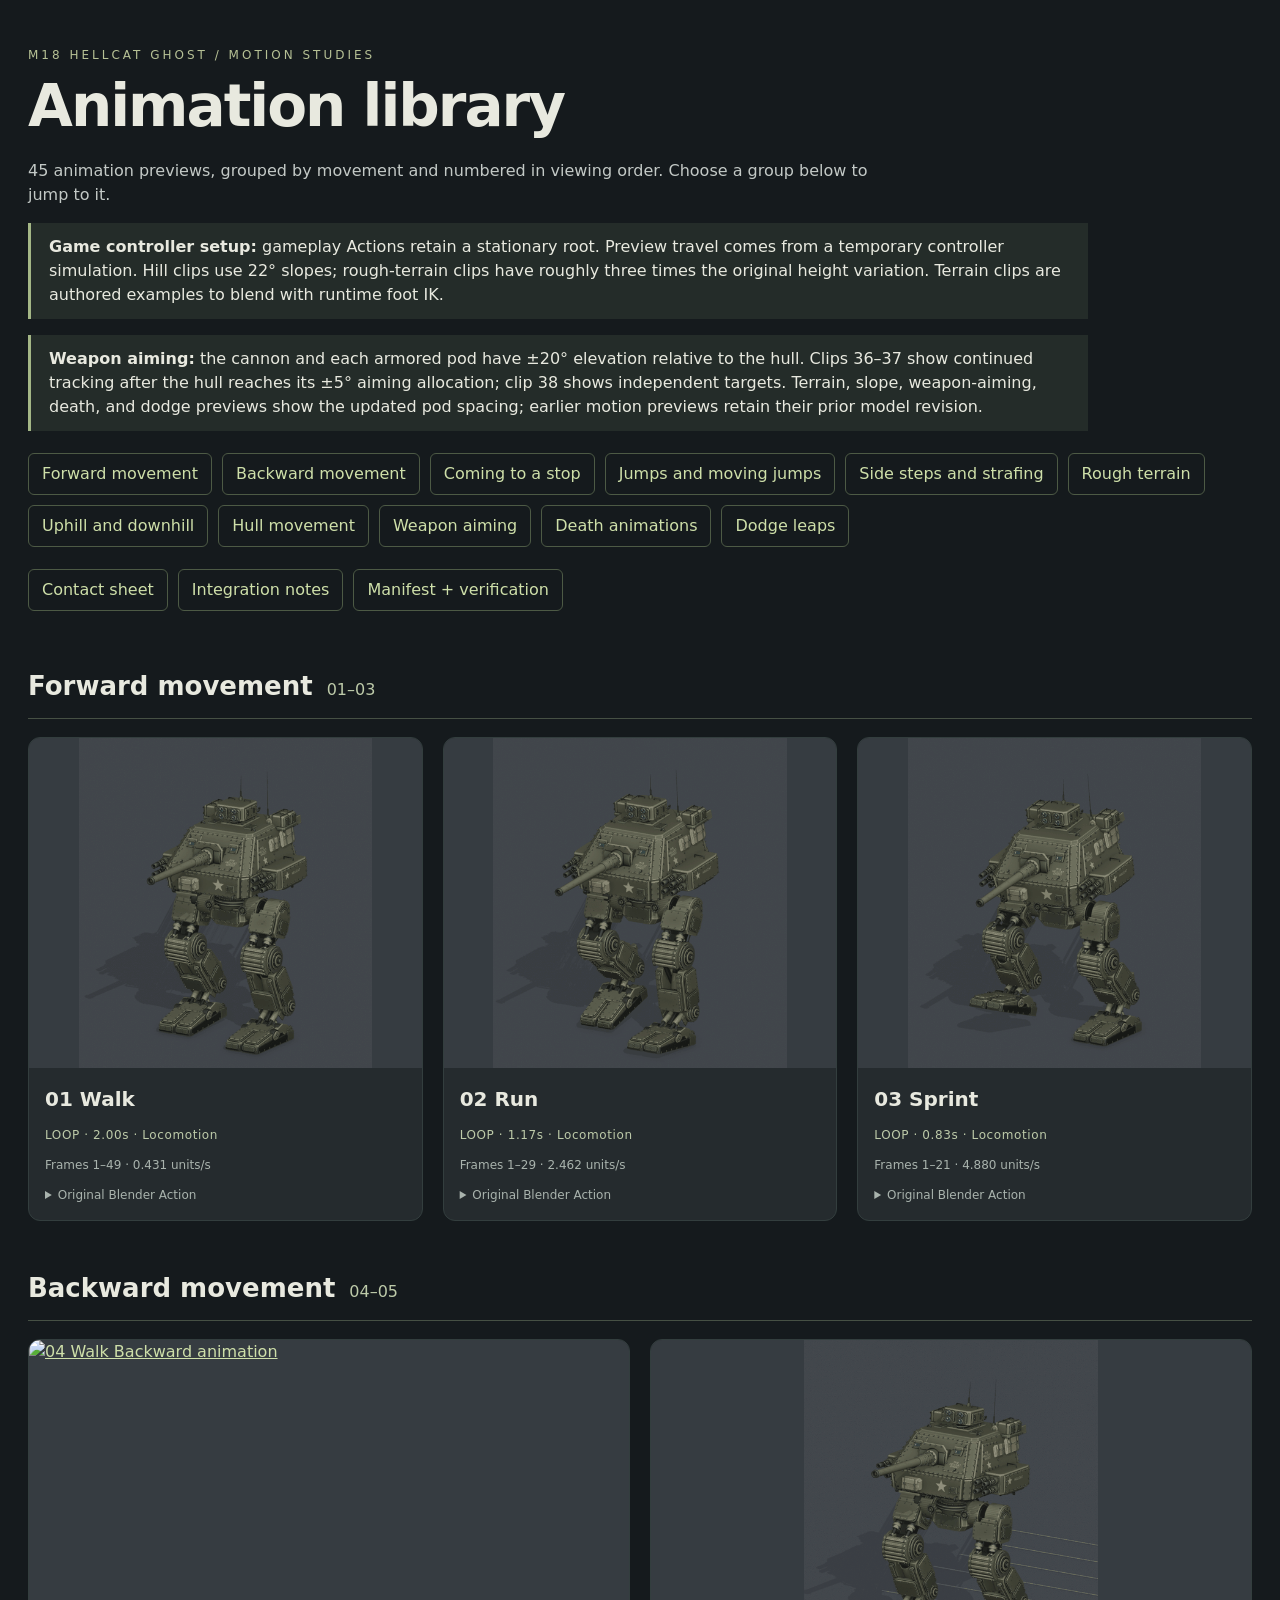
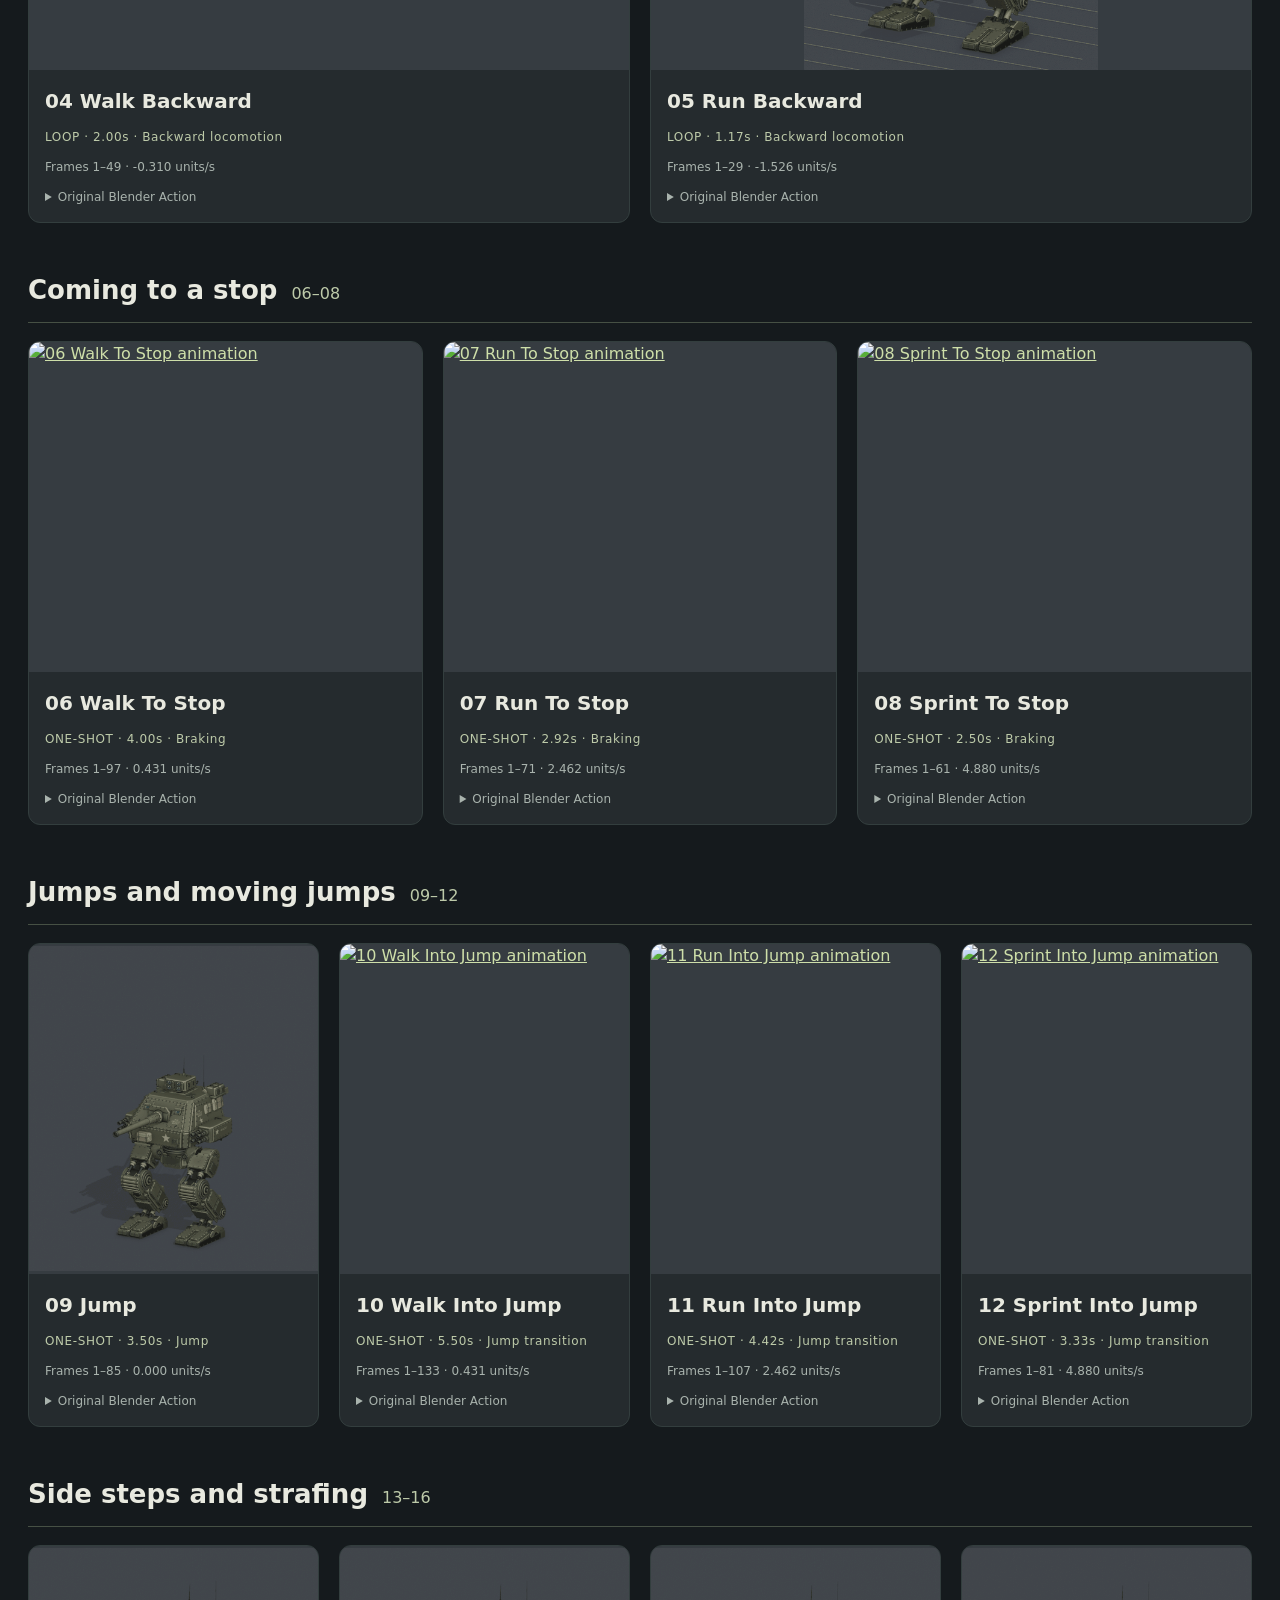
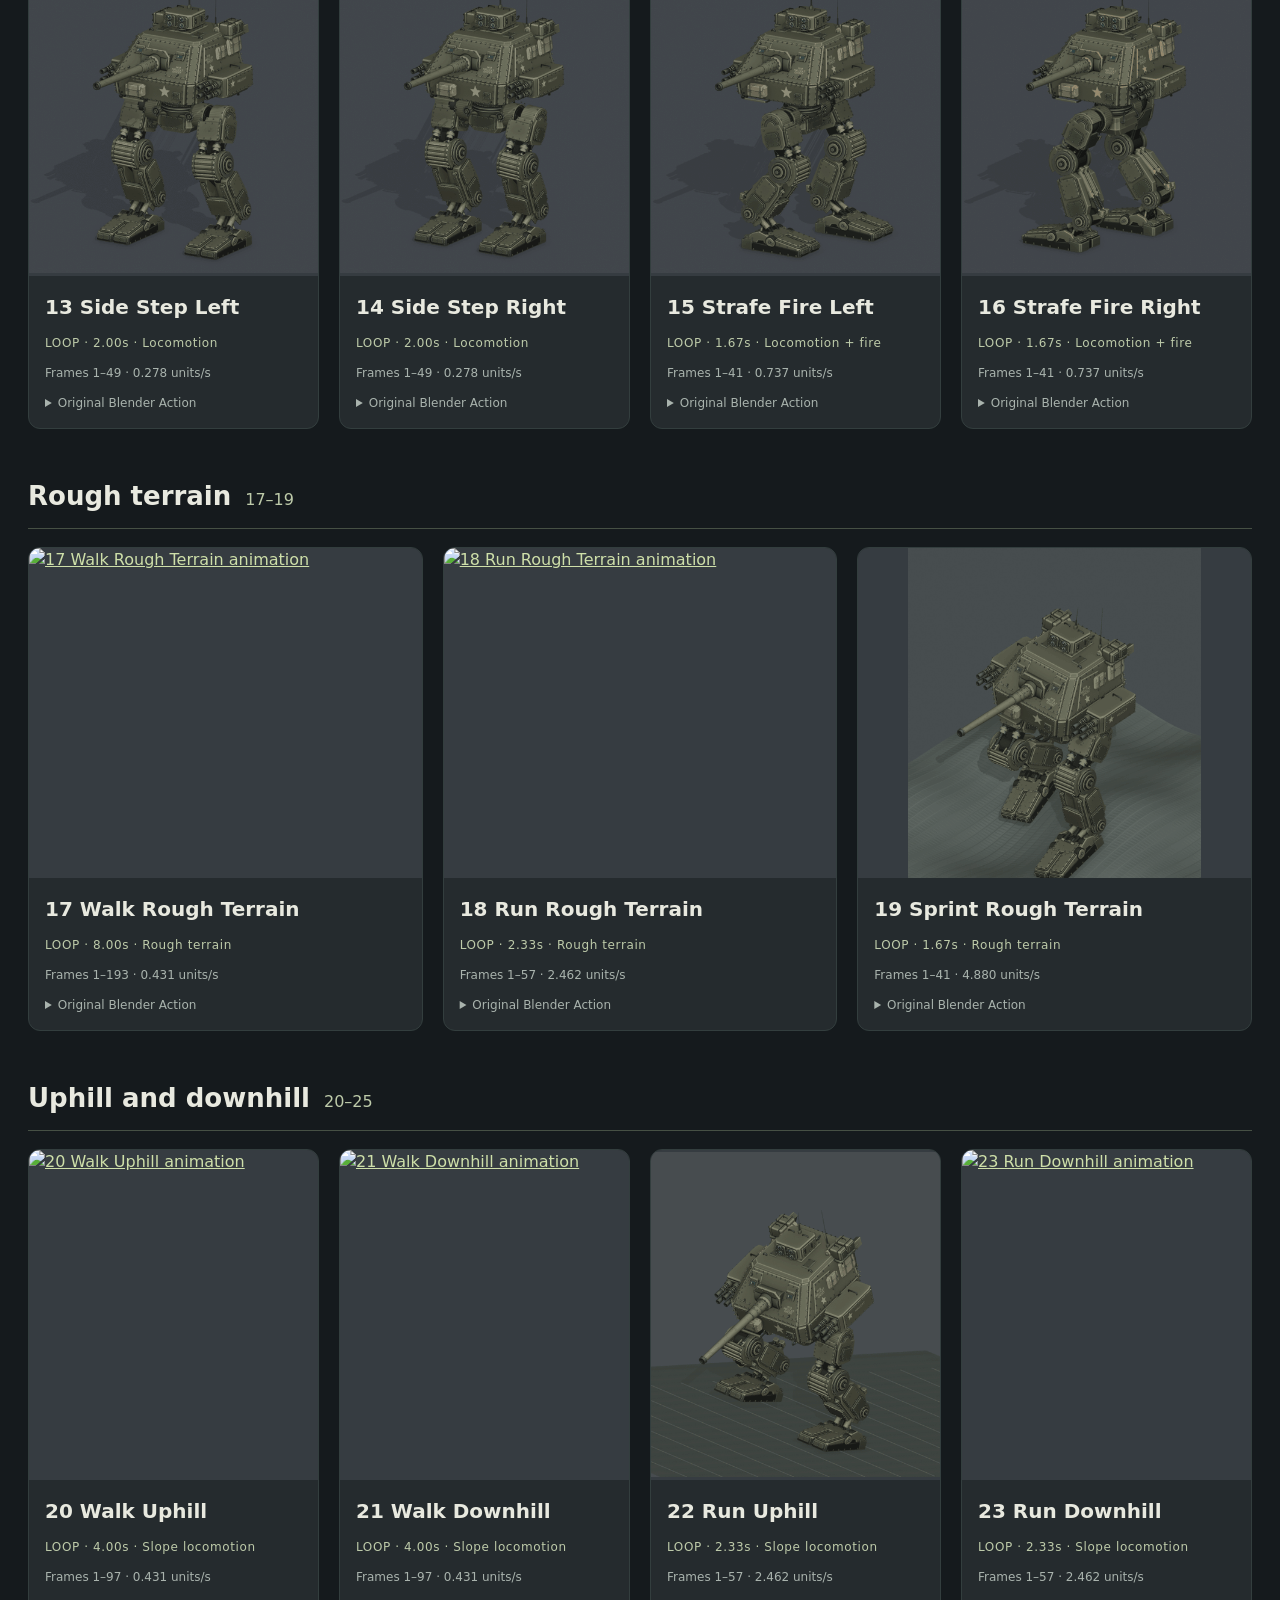
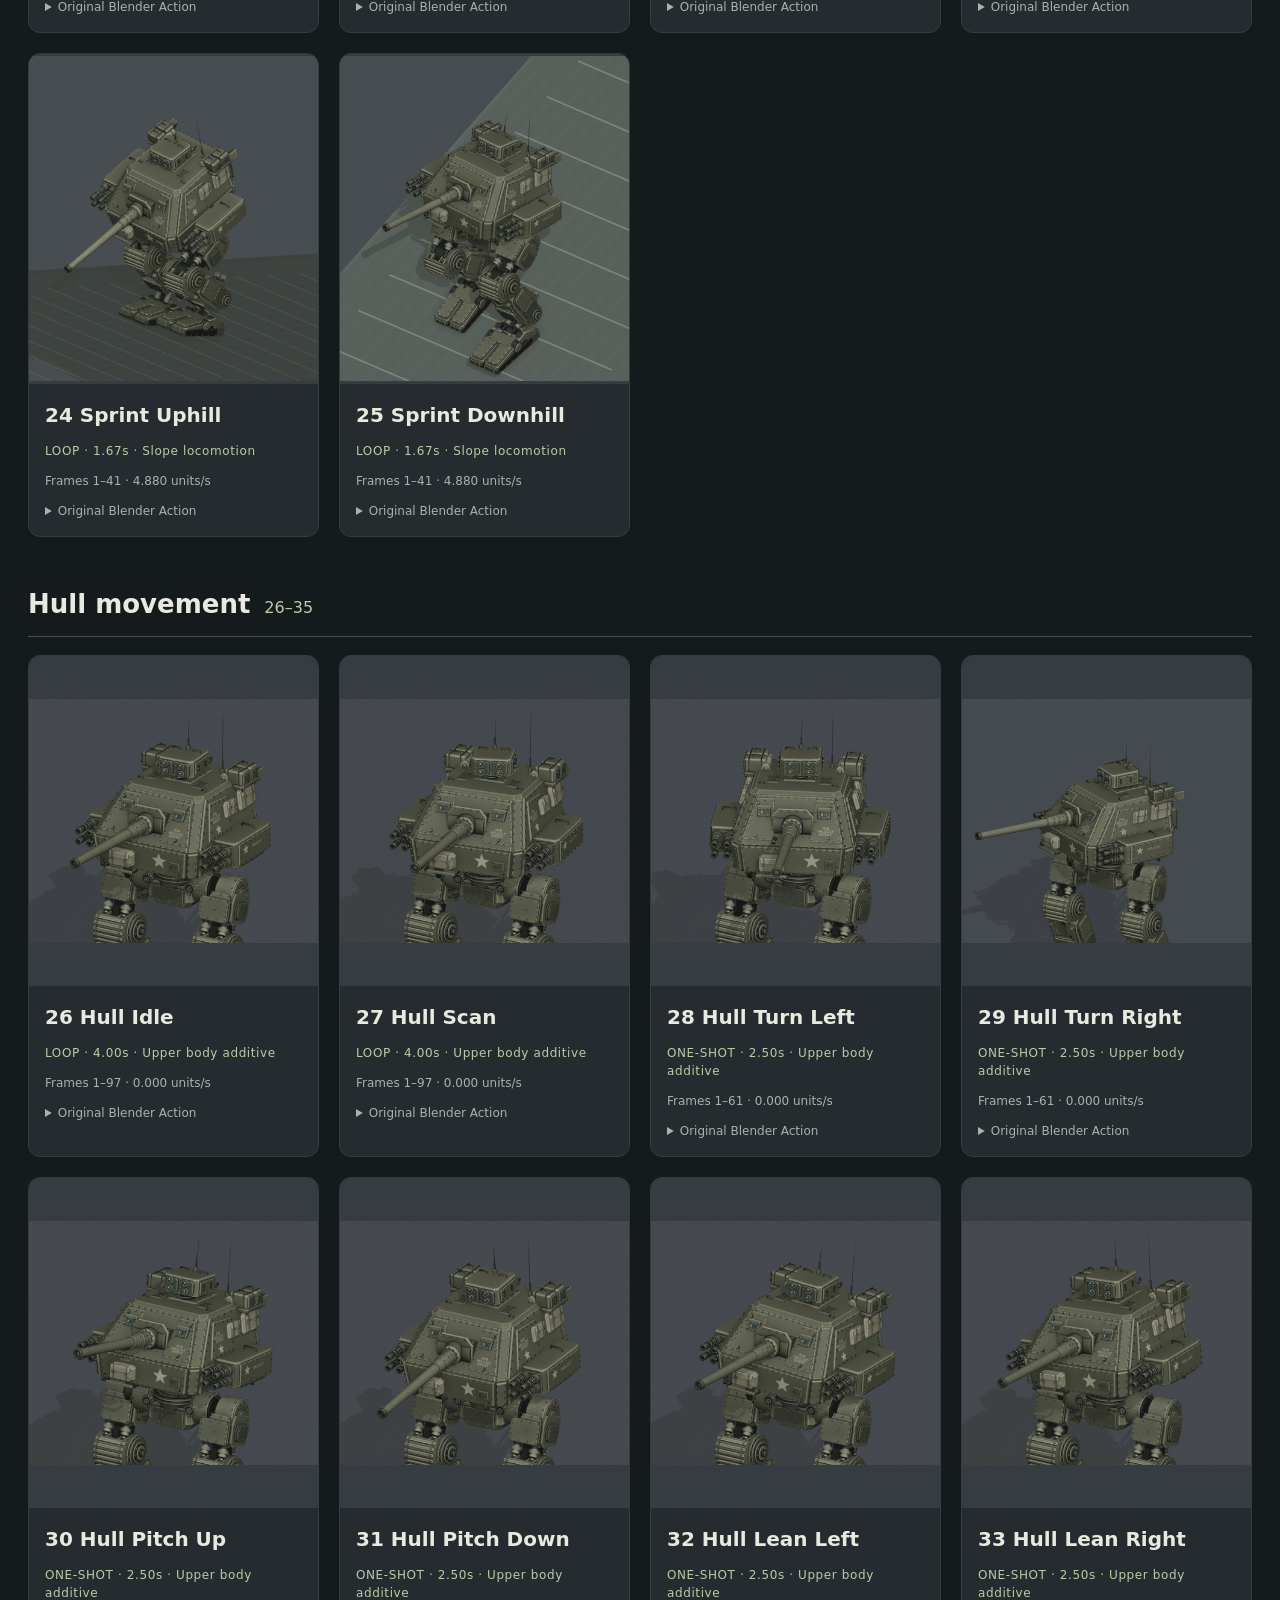
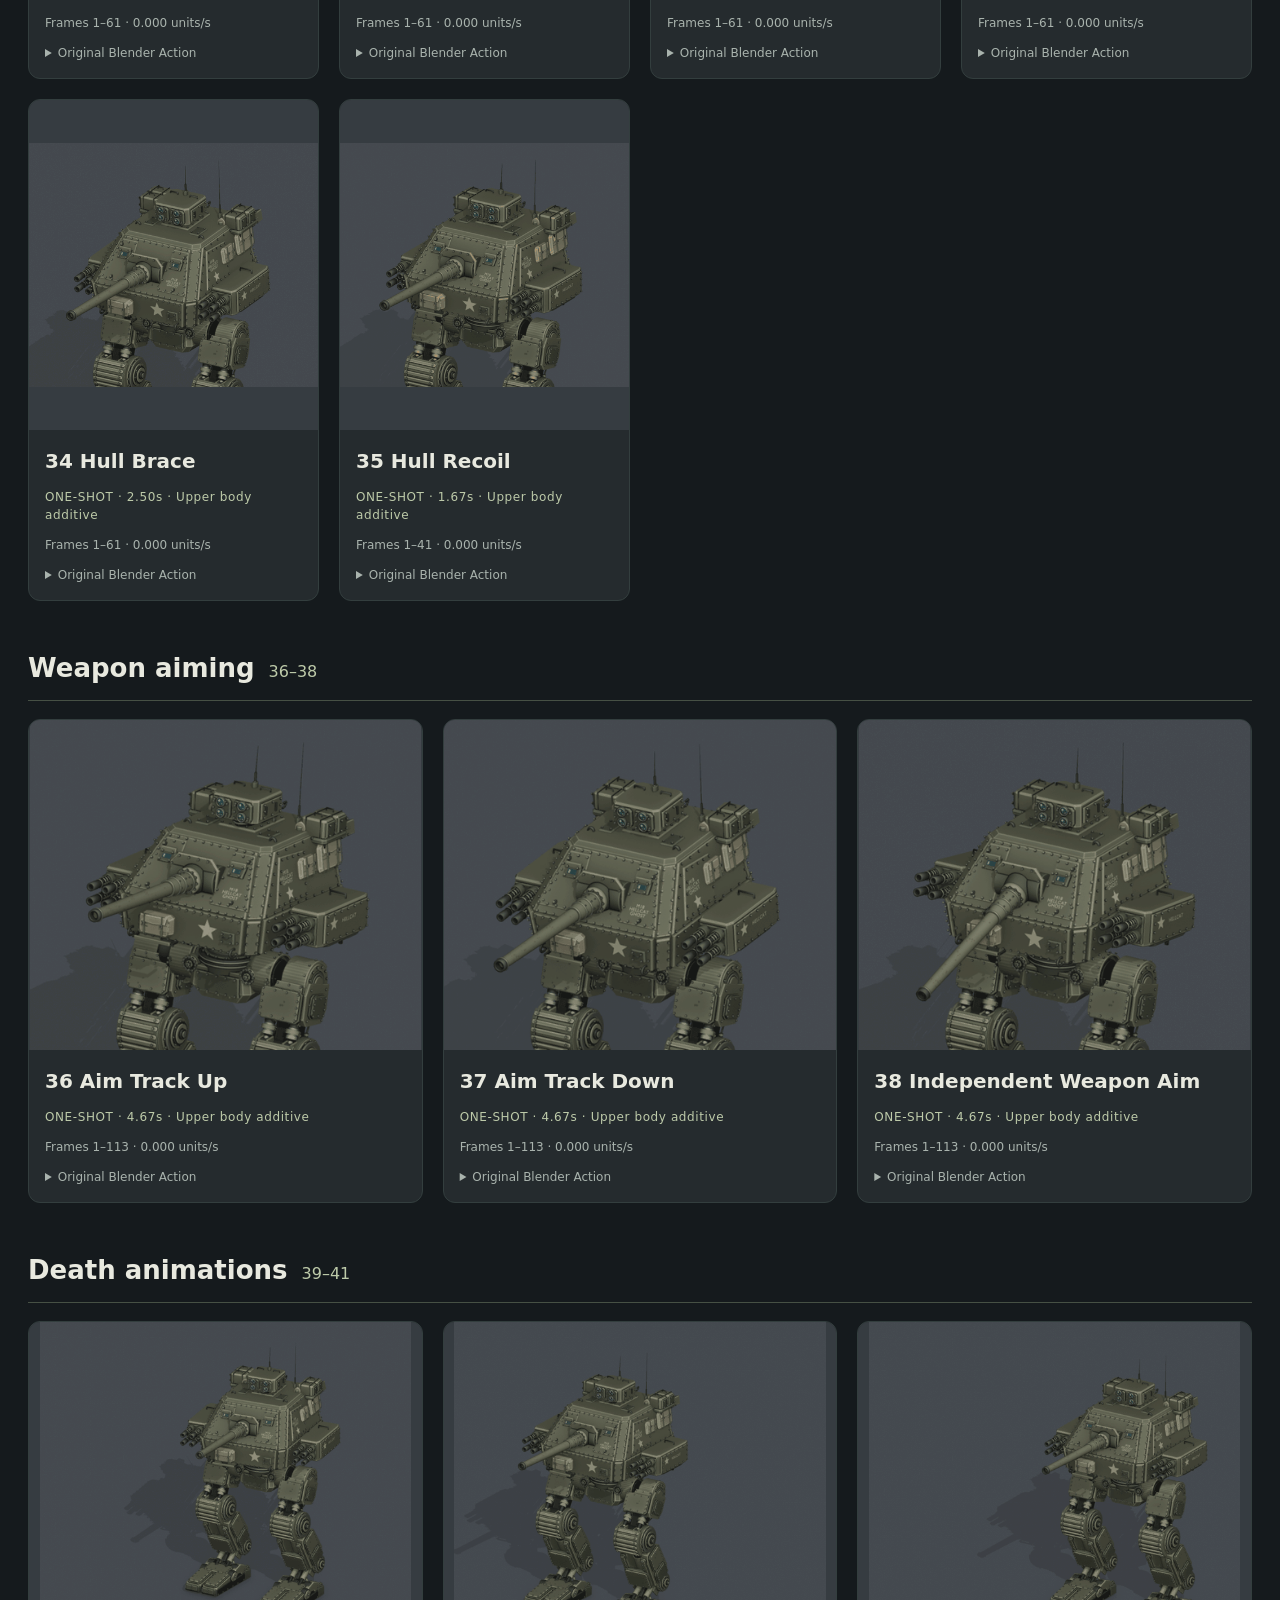
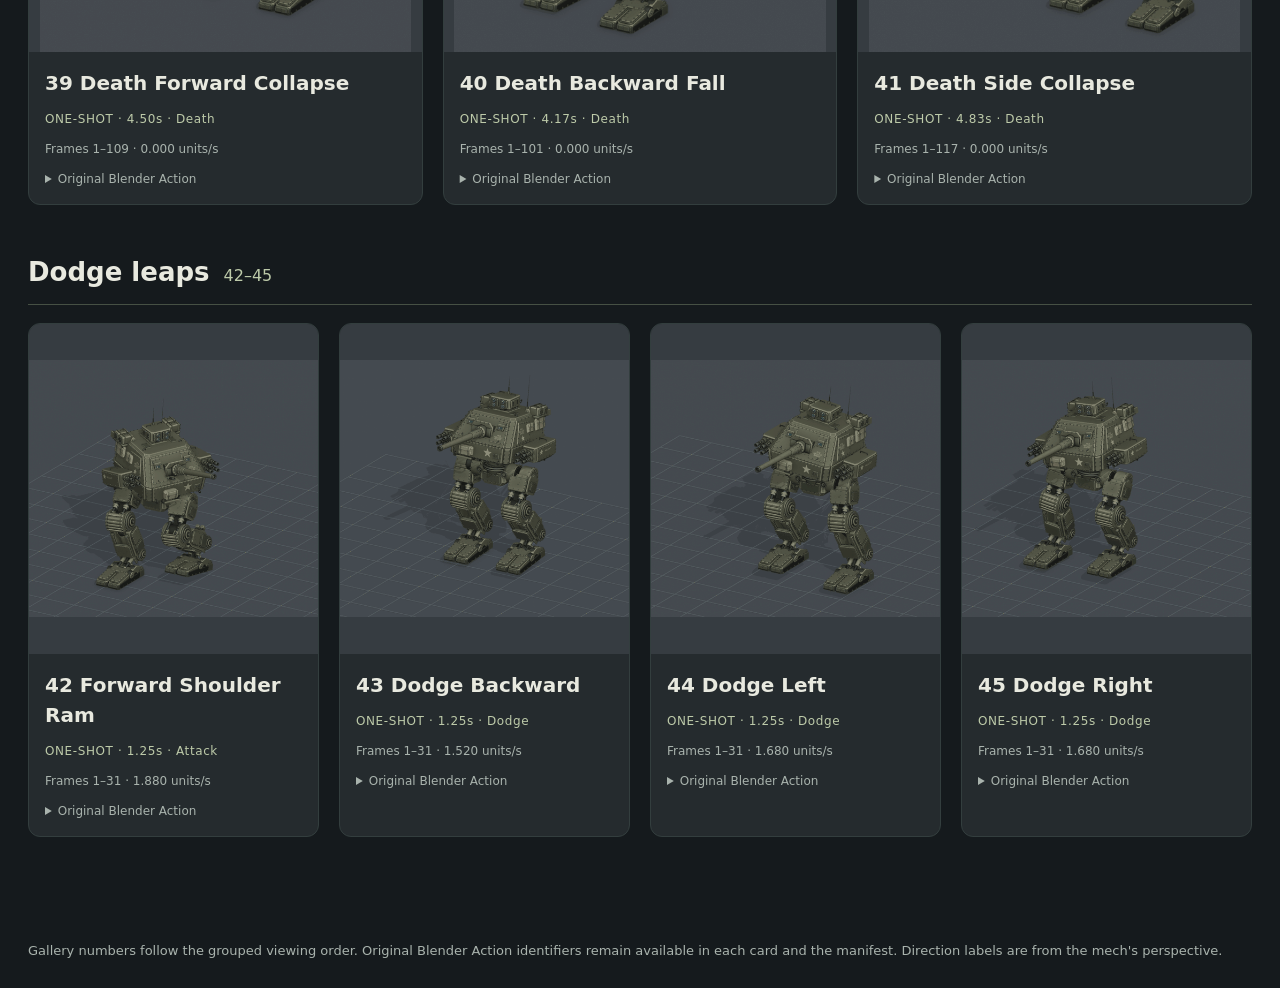
==== commit d6ceabe2: "Implement terrain and animation verification tools for HELLCAT rig - Added `blender_terrain_revision" ====
--- a/index.html
+++ b/index.html
@@ -10,10 +10,10 @@
 <header>
   <div class="eyebrow">M18 HELLCAT GHOST / MOTION STUDIES</div>
   <h1>Animation library</h1>
-  <p class="intro">38 animation previews, grouped by movement and numbered in viewing order. Choose a group below to jump to it.</p>
-  <p class="note"><strong>Game controller setup:</strong> gameplay Actions retain a stationary root. Preview travel comes from a temporary controller simulation. Hill clips use an 8° reference slope; terrain clips are authored examples to blend with runtime foot IK.</p>
-  <p class="note"><strong>Weapon aiming:</strong> the cannon and each armored pod have ±20° elevation relative to the hull. Clips 36–37 show continued tracking after the hull reaches its ±5° aiming allocation; clip 38 shows independent targets. These three previews show the updated pod spacing; earlier motion previews retain their prior model revision.</p>
-  <nav aria-label="Animation groups"><a href="#forward">Forward movement</a><a href="#backward">Backward movement</a><a href="#stopping">Coming to a stop</a><a href="#jumps">Jumps and moving jumps</a><a href="#lateral">Side steps and strafing</a><a href="#rough-terrain">Rough terrain</a><a href="#slopes">Uphill and downhill</a><a href="#hull">Hull movement</a><a href="#weapons">Weapon aiming</a></nav>
+  <p class="intro">45 animation previews, grouped by movement and numbered in viewing order. Choose a group below to jump to it.</p>
+  <p class="note"><strong>Game controller setup:</strong> gameplay Actions retain a stationary root. Preview travel comes from a temporary controller simulation. Hill clips use 22° slopes; rough-terrain clips have roughly three times the original height variation. Terrain clips are authored examples to blend with runtime foot IK.</p>
+  <p class="note"><strong>Weapon aiming:</strong> the cannon and each armored pod have ±20° elevation relative to the hull. Clips 36–37 show continued tracking after the hull reaches its ±5° aiming allocation; clip 38 shows independent targets. Terrain, slope, weapon-aiming, death, and dodge previews show the updated pod spacing; earlier motion previews retain their prior model revision.</p>
+  <nav aria-label="Animation groups"><a href="#forward">Forward movement</a><a href="#backward">Backward movement</a><a href="#stopping">Coming to a stop</a><a href="#jumps">Jumps and moving jumps</a><a href="#lateral">Side steps and strafing</a><a href="#rough-terrain">Rough terrain</a><a href="#slopes">Uphill and downhill</a><a href="#hull">Hull movement</a><a href="#weapons">Weapon aiming</a><a href="#deaths">Death animations</a><a href="#dodges">Dodge leaps</a></nav>
   <nav aria-label="Project files"><a href="assets/contact_sheet.png">Contact sheet</a><a href="docs/animation-guide.md">Integration notes</a><a href="data/manifest.json">Manifest + verification</a></nav>
 </header>
 <main><section id="forward" aria-labelledby="heading-forward"><h2 class="group-heading" id="heading-forward">Forward movement<span class="range">01–03</span></h2><div class="grid"><article><a href="assets/animations/01_walk.gif"><img loading="lazy" src="assets/animations/01_walk.gif" alt="01 Walk animation"></a>
@@ -130,7 +130,28 @@
 <details><summary>Original Blender Action</summary><code>HC ANIM | 37 Aim Track Down</code></details></div></article><article><a href="assets/animations/38_independent_weapon_aim.gif"><img loading="lazy" src="assets/animations/38_independent_weapon_aim.gif" alt="38 Independent Weapon Aim animation"></a>
 <div class="details"><h3>38 Independent Weapon Aim</h3><p class="tag">ONE-SHOT · 4.67s · Upper body additive</p>
 <p class="timing">Frames 1–113 · 0.000 units/s</p>
-<details><summary>Original Blender Action</summary><code>HC ANIM | 38 Independent Weapon Aim</code></details></div></article></div></section></main>
+<details><summary>Original Blender Action</summary><code>HC ANIM | 38 Independent Weapon Aim</code></details></div></article></div></section><section id="deaths" aria-labelledby="heading-deaths"><h2 class="group-heading" id="heading-deaths">Death animations<span class="range">39–41</span></h2><div class="grid"><article><a href="assets/animations/39_death_forward_collapse.gif"><img loading="lazy" src="assets/animations/39_death_forward_collapse.gif" alt="39 Death Forward Collapse animation"></a>
+<div class="details"><h3>39 Death Forward Collapse</h3><p class="tag">ONE-SHOT · 4.50s · Death</p>
+<p class="timing">Frames 1–109 · 0.000 units/s</p>
+<details><summary>Original Blender Action</summary><code>HC ANIM | 39 Death Forward Collapse</code></details></div></article><article><a href="assets/animations/40_death_backward_fall.gif"><img loading="lazy" src="assets/animations/40_death_backward_fall.gif" alt="40 Death Backward Fall animation"></a>
+<div class="details"><h3>40 Death Backward Fall</h3><p class="tag">ONE-SHOT · 4.17s · Death</p>
+<p class="timing">Frames 1–101 · 0.000 units/s</p>
+<details><summary>Original Blender Action</summary><code>HC ANIM | 40 Death Backward Fall</code></details></div></article><article><a href="assets/animations/41_death_side_collapse.gif"><img loading="lazy" src="assets/animations/41_death_side_collapse.gif" alt="41 Death Side Collapse animation"></a>
+<div class="details"><h3>41 Death Side Collapse</h3><p class="tag">ONE-SHOT · 4.83s · Death</p>
+<p class="timing">Frames 1–117 · 0.000 units/s</p>
+<details><summary>Original Blender Action</summary><code>HC ANIM | 41 Death Side Collapse</code></details></div></article></div></section><section id="dodges" aria-labelledby="heading-dodges"><h2 class="group-heading" id="heading-dodges">Dodge leaps<span class="range">42–45</span></h2><div class="grid"><article><a href="assets/animations/42_dodge_forward.gif"><img loading="lazy" src="assets/animations/42_dodge_forward.gif" alt="42 Forward Shoulder Ram animation"></a>
+<div class="details"><h3>42 Forward Shoulder Ram</h3><p class="tag">ONE-SHOT · 1.25s · Attack</p>
+<p class="timing">Frames 1–31 · 1.880 units/s</p>
+<details><summary>Original Blender Action</summary><code>HC ANIM | 42 Dodge Forward</code></details></div></article><article><a href="assets/animations/43_dodge_backward.gif"><img loading="lazy" src="assets/animations/43_dodge_backward.gif" alt="43 Dodge Backward animation"></a>
+<div class="details"><h3>43 Dodge Backward</h3><p class="tag">ONE-SHOT · 1.25s · Dodge</p>
+<p class="timing">Frames 1–31 · 1.520 units/s</p>
+<details><summary>Original Blender Action</summary><code>HC ANIM | 43 Dodge Backward</code></details></div></article><article><a href="assets/animations/44_dodge_left.gif"><img loading="lazy" src="assets/animations/44_dodge_left.gif" alt="44 Dodge Left animation"></a>
+<div class="details"><h3>44 Dodge Left</h3><p class="tag">ONE-SHOT · 1.25s · Dodge</p>
+<p class="timing">Frames 1–31 · 1.680 units/s</p>
+<details><summary>Original Blender Action</summary><code>HC ANIM | 44 Dodge Left</code></details></div></article><article><a href="assets/animations/45_dodge_right.gif"><img loading="lazy" src="assets/animations/45_dodge_right.gif" alt="45 Dodge Right animation"></a>
+<div class="details"><h3>45 Dodge Right</h3><p class="tag">ONE-SHOT · 1.25s · Dodge</p>
+<p class="timing">Frames 1–31 · 1.680 units/s</p>
+<details><summary>Original Blender Action</summary><code>HC ANIM | 45 Dodge Right</code></details></div></article></div></section></main>
 <footer>Gallery numbers follow the grouped viewing order. Original Blender Action identifiers remain available in each card and the manifest. Direction labels are from the mech's perspective.</footer>
 </body>
 </html>
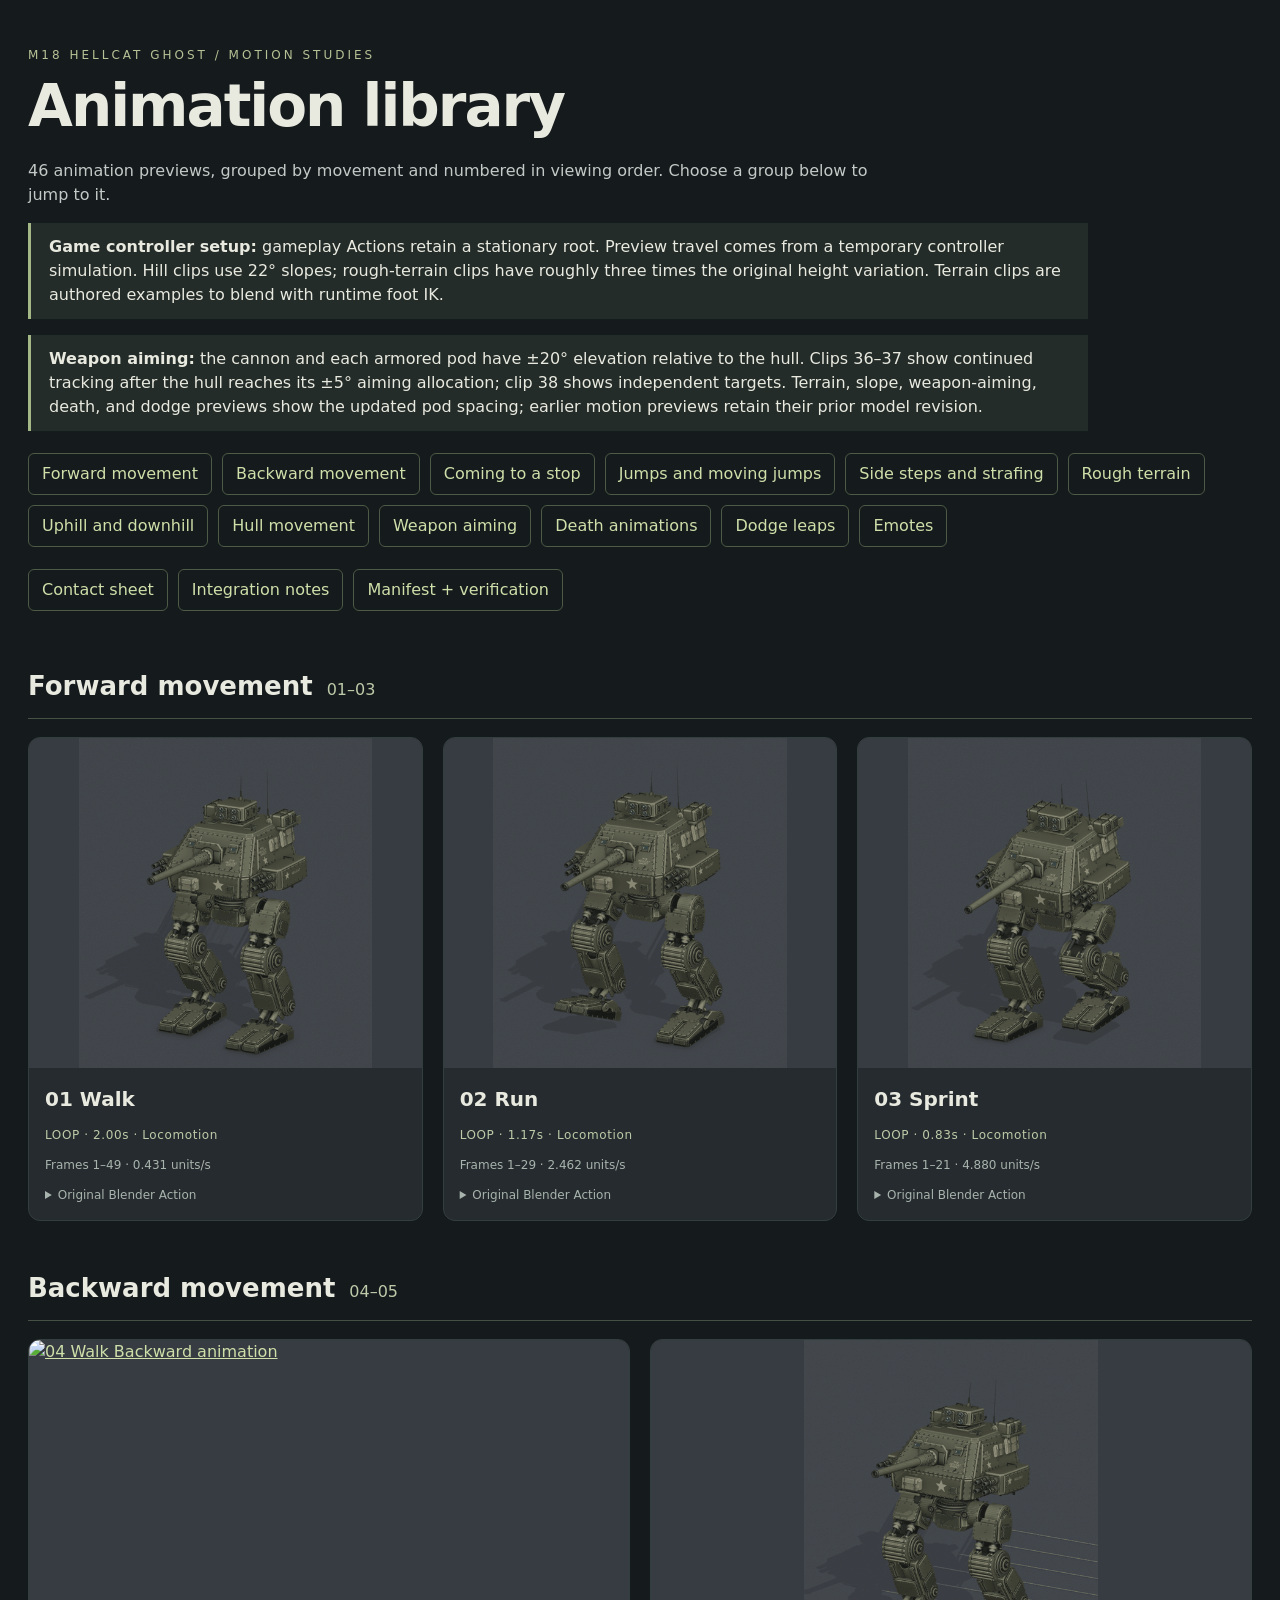
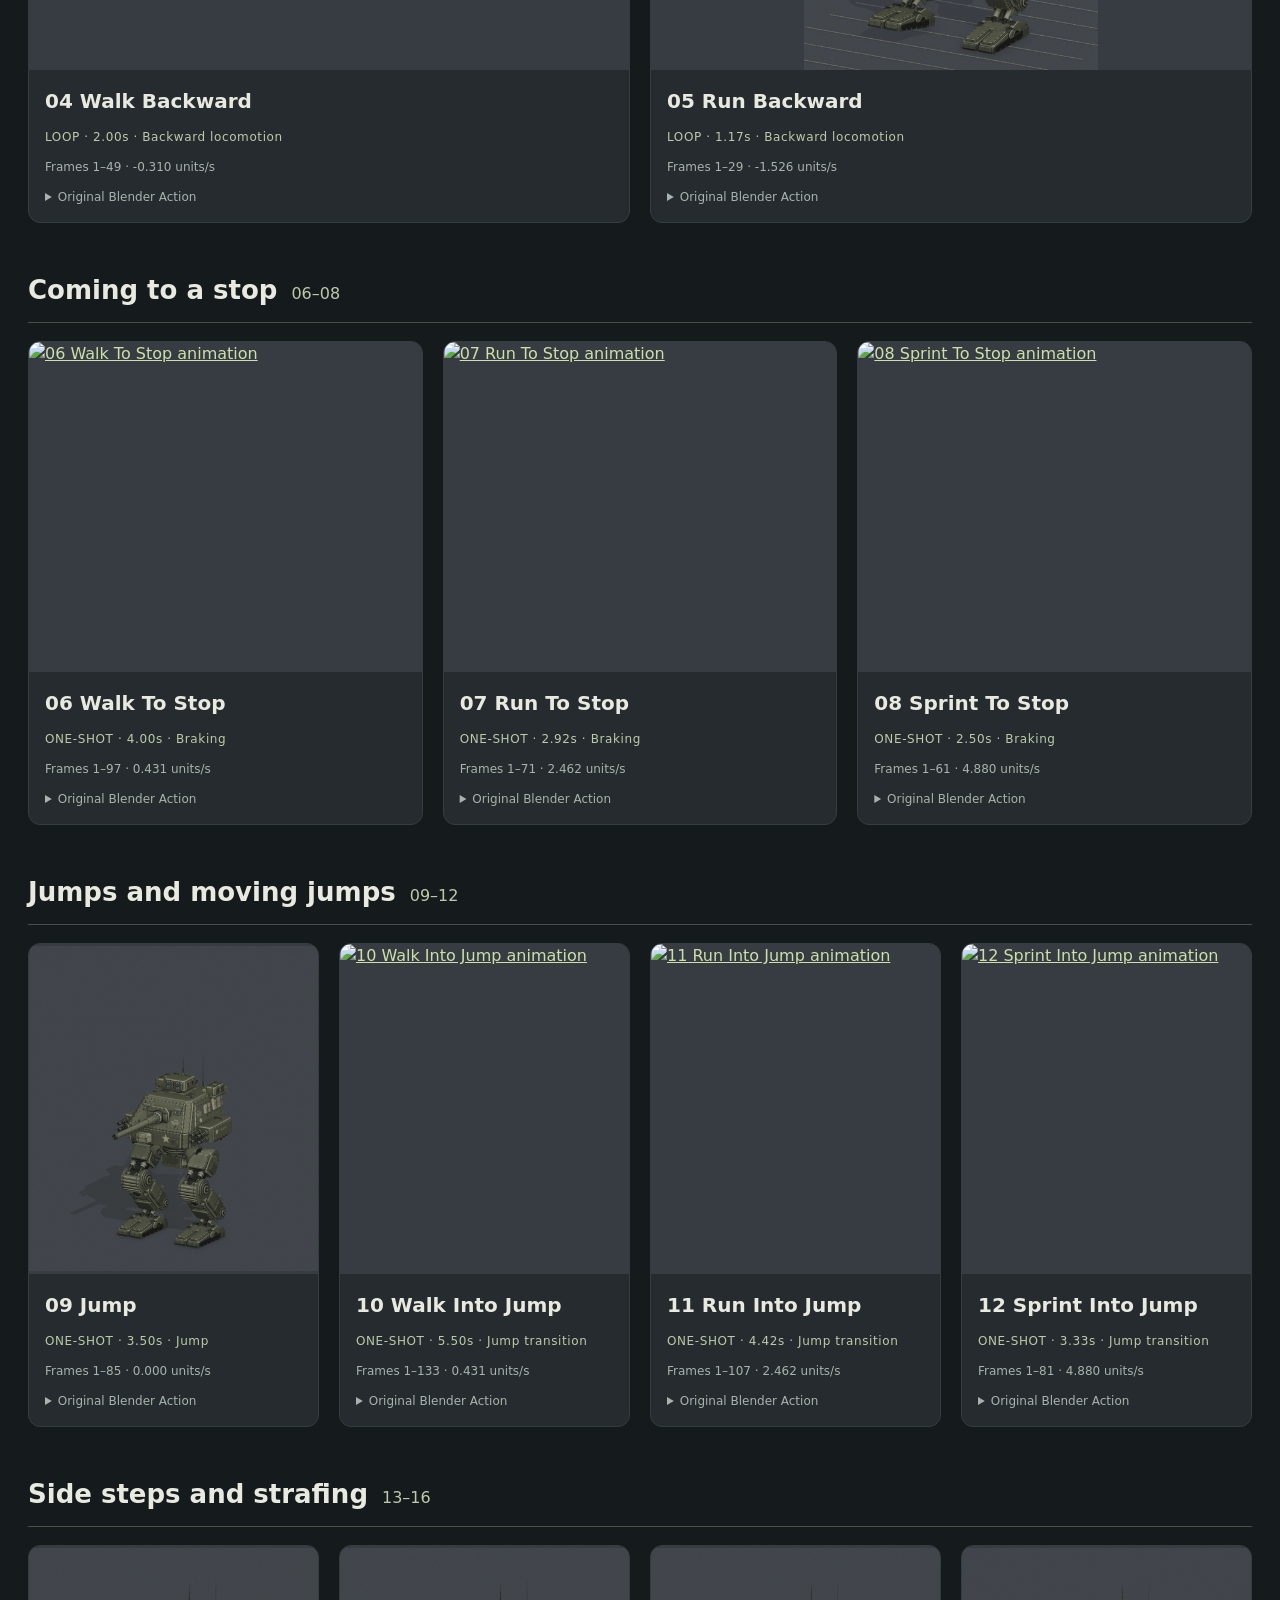
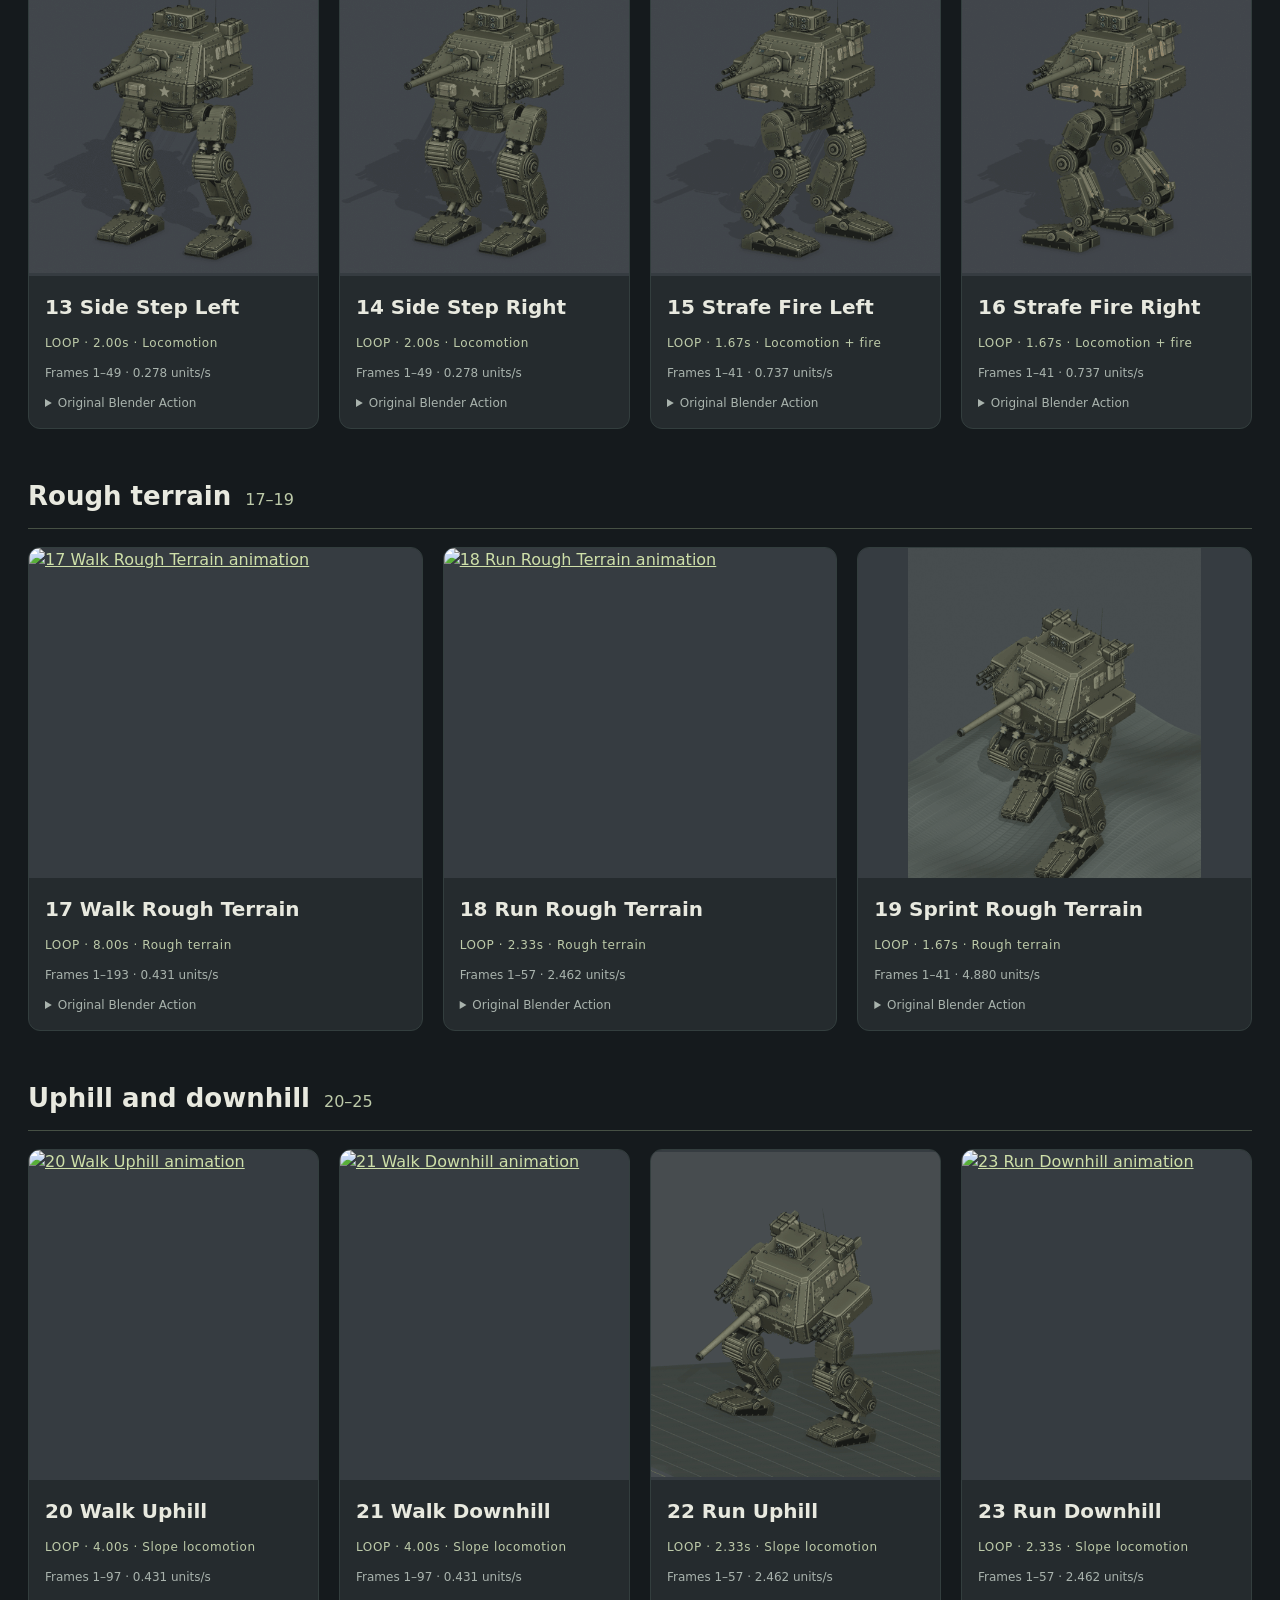
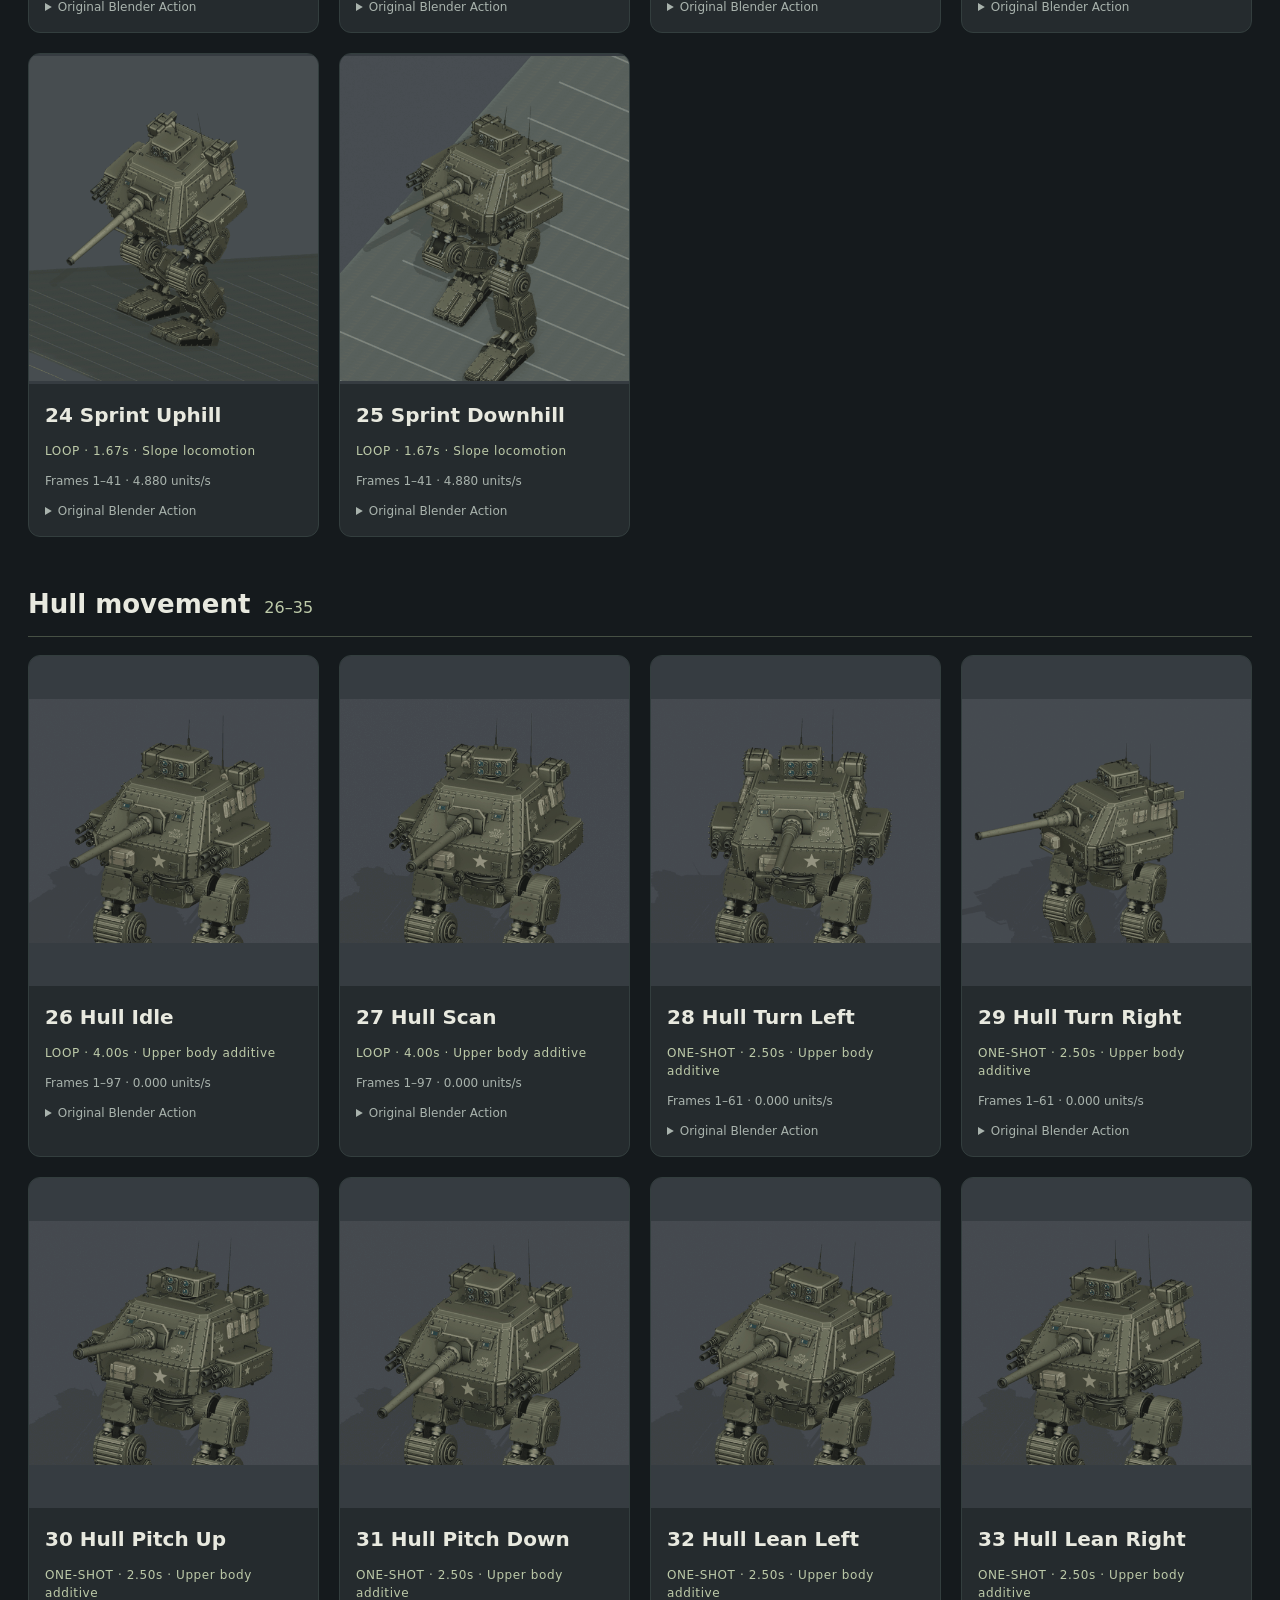
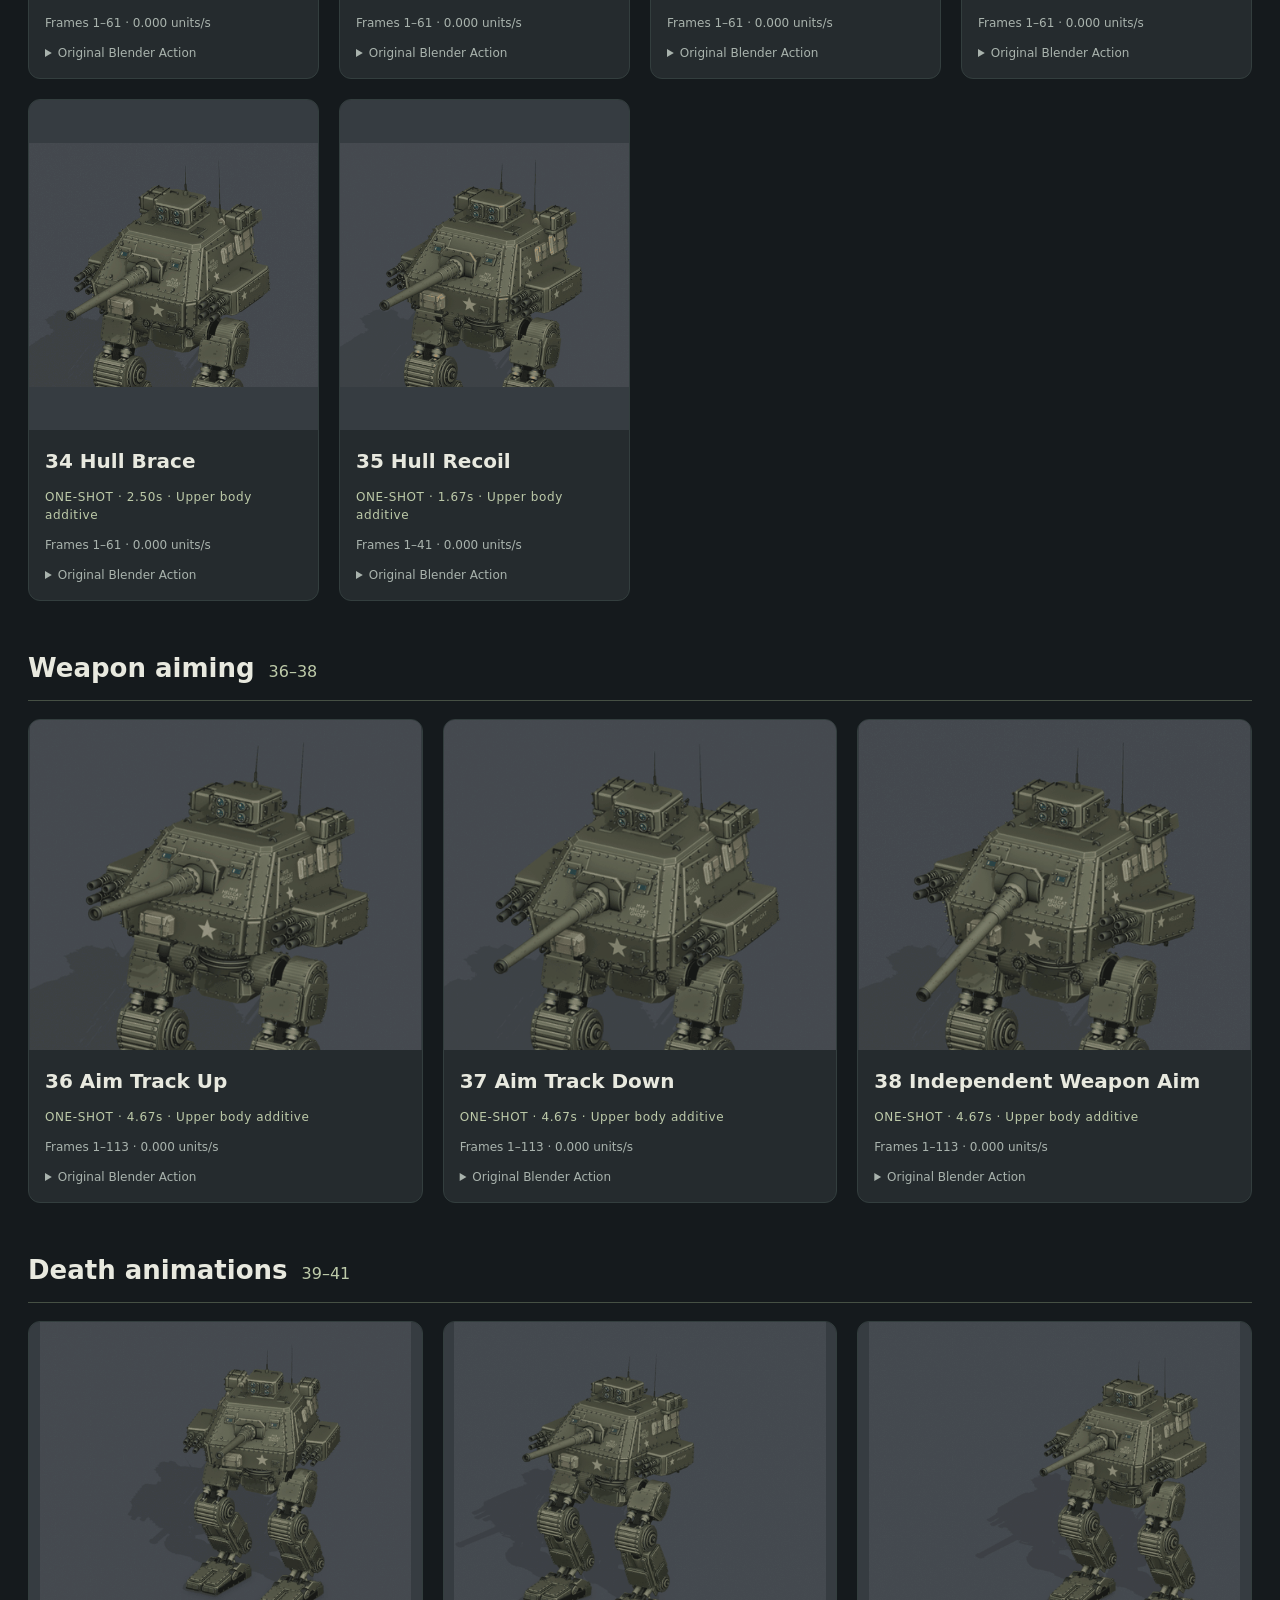
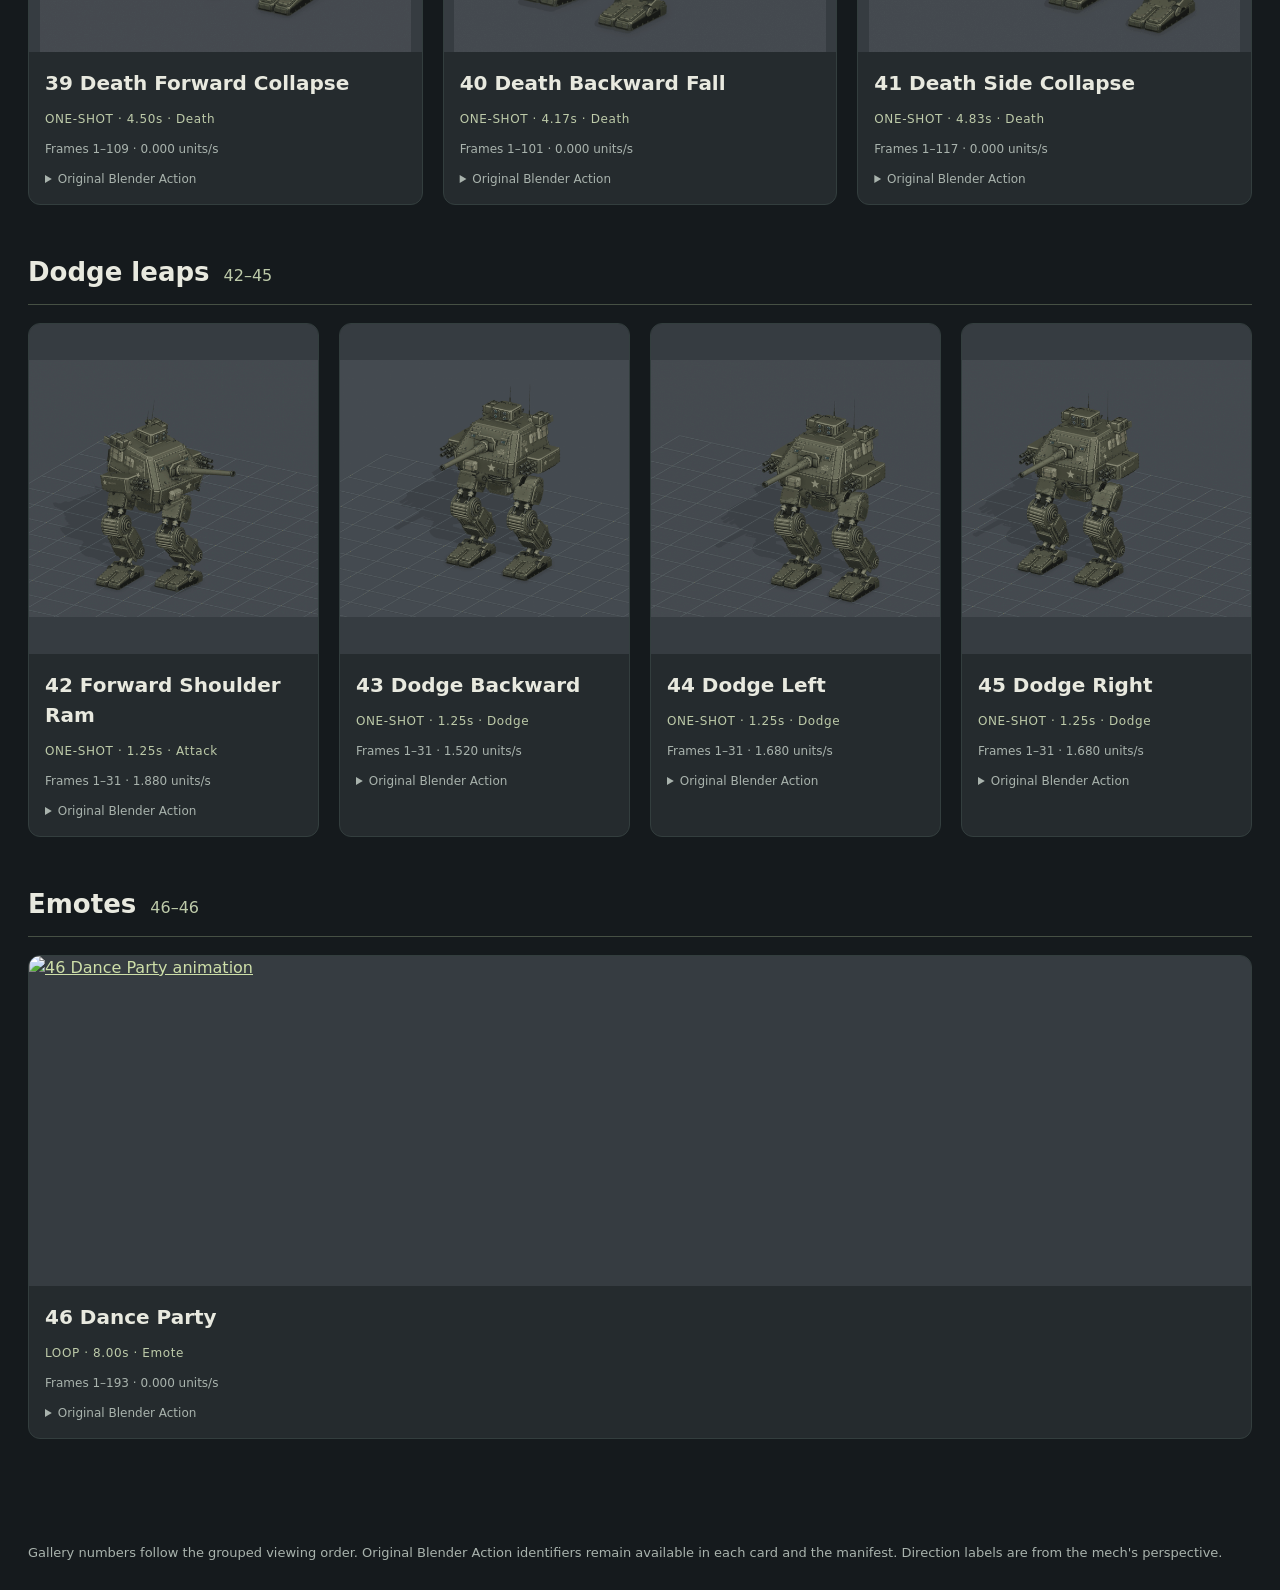
==== commit 4d82c9c2: "Add 46 Dance Party emote with verification and packaging updates" ====
--- a/index.html
+++ b/index.html
@@ -10,10 +10,10 @@
 <header>
   <div class="eyebrow">M18 HELLCAT GHOST / MOTION STUDIES</div>
   <h1>Animation library</h1>
-  <p class="intro">45 animation previews, grouped by movement and numbered in viewing order. Choose a group below to jump to it.</p>
+  <p class="intro">46 animation previews, grouped by movement and numbered in viewing order. Choose a group below to jump to it.</p>
   <p class="note"><strong>Game controller setup:</strong> gameplay Actions retain a stationary root. Preview travel comes from a temporary controller simulation. Hill clips use 22° slopes; rough-terrain clips have roughly three times the original height variation. Terrain clips are authored examples to blend with runtime foot IK.</p>
   <p class="note"><strong>Weapon aiming:</strong> the cannon and each armored pod have ±20° elevation relative to the hull. Clips 36–37 show continued tracking after the hull reaches its ±5° aiming allocation; clip 38 shows independent targets. Terrain, slope, weapon-aiming, death, and dodge previews show the updated pod spacing; earlier motion previews retain their prior model revision.</p>
-  <nav aria-label="Animation groups"><a href="#forward">Forward movement</a><a href="#backward">Backward movement</a><a href="#stopping">Coming to a stop</a><a href="#jumps">Jumps and moving jumps</a><a href="#lateral">Side steps and strafing</a><a href="#rough-terrain">Rough terrain</a><a href="#slopes">Uphill and downhill</a><a href="#hull">Hull movement</a><a href="#weapons">Weapon aiming</a><a href="#deaths">Death animations</a><a href="#dodges">Dodge leaps</a></nav>
+  <nav aria-label="Animation groups"><a href="#forward">Forward movement</a><a href="#backward">Backward movement</a><a href="#stopping">Coming to a stop</a><a href="#jumps">Jumps and moving jumps</a><a href="#lateral">Side steps and strafing</a><a href="#rough-terrain">Rough terrain</a><a href="#slopes">Uphill and downhill</a><a href="#hull">Hull movement</a><a href="#weapons">Weapon aiming</a><a href="#deaths">Death animations</a><a href="#dodges">Dodge leaps</a><a href="#emotes">Emotes</a></nav>
   <nav aria-label="Project files"><a href="assets/contact_sheet.png">Contact sheet</a><a href="docs/animation-guide.md">Integration notes</a><a href="data/manifest.json">Manifest + verification</a></nav>
 </header>
 <main><section id="forward" aria-labelledby="heading-forward"><h2 class="group-heading" id="heading-forward">Forward movement<span class="range">01–03</span></h2><div class="grid"><article><a href="assets/animations/01_walk.gif"><img loading="lazy" src="assets/animations/01_walk.gif" alt="01 Walk animation"></a>
@@ -151,7 +151,10 @@
 <details><summary>Original Blender Action</summary><code>HC ANIM | 44 Dodge Left</code></details></div></article><article><a href="assets/animations/45_dodge_right.gif"><img loading="lazy" src="assets/animations/45_dodge_right.gif" alt="45 Dodge Right animation"></a>
 <div class="details"><h3>45 Dodge Right</h3><p class="tag">ONE-SHOT · 1.25s · Dodge</p>
 <p class="timing">Frames 1–31 · 1.680 units/s</p>
-<details><summary>Original Blender Action</summary><code>HC ANIM | 45 Dodge Right</code></details></div></article></div></section></main>
+<details><summary>Original Blender Action</summary><code>HC ANIM | 45 Dodge Right</code></details></div></article></div></section><section id="emotes" aria-labelledby="heading-emotes"><h2 class="group-heading" id="heading-emotes">Emotes<span class="range">46–46</span></h2><div class="grid"><article><a href="assets/animations/46_dance_party.gif"><img loading="lazy" src="assets/animations/46_dance_party.gif" alt="46 Dance Party animation"></a>
+<div class="details"><h3>46 Dance Party</h3><p class="tag">LOOP · 8.00s · Emote</p>
+<p class="timing">Frames 1–193 · 0.000 units/s</p>
+<details><summary>Original Blender Action</summary><code>HC ANIM | 46 Dance Party</code></details></div></article></div></section></main>
 <footer>Gallery numbers follow the grouped viewing order. Original Blender Action identifiers remain available in each card and the manifest. Direction labels are from the mech's perspective.</footer>
 </body>
 </html>
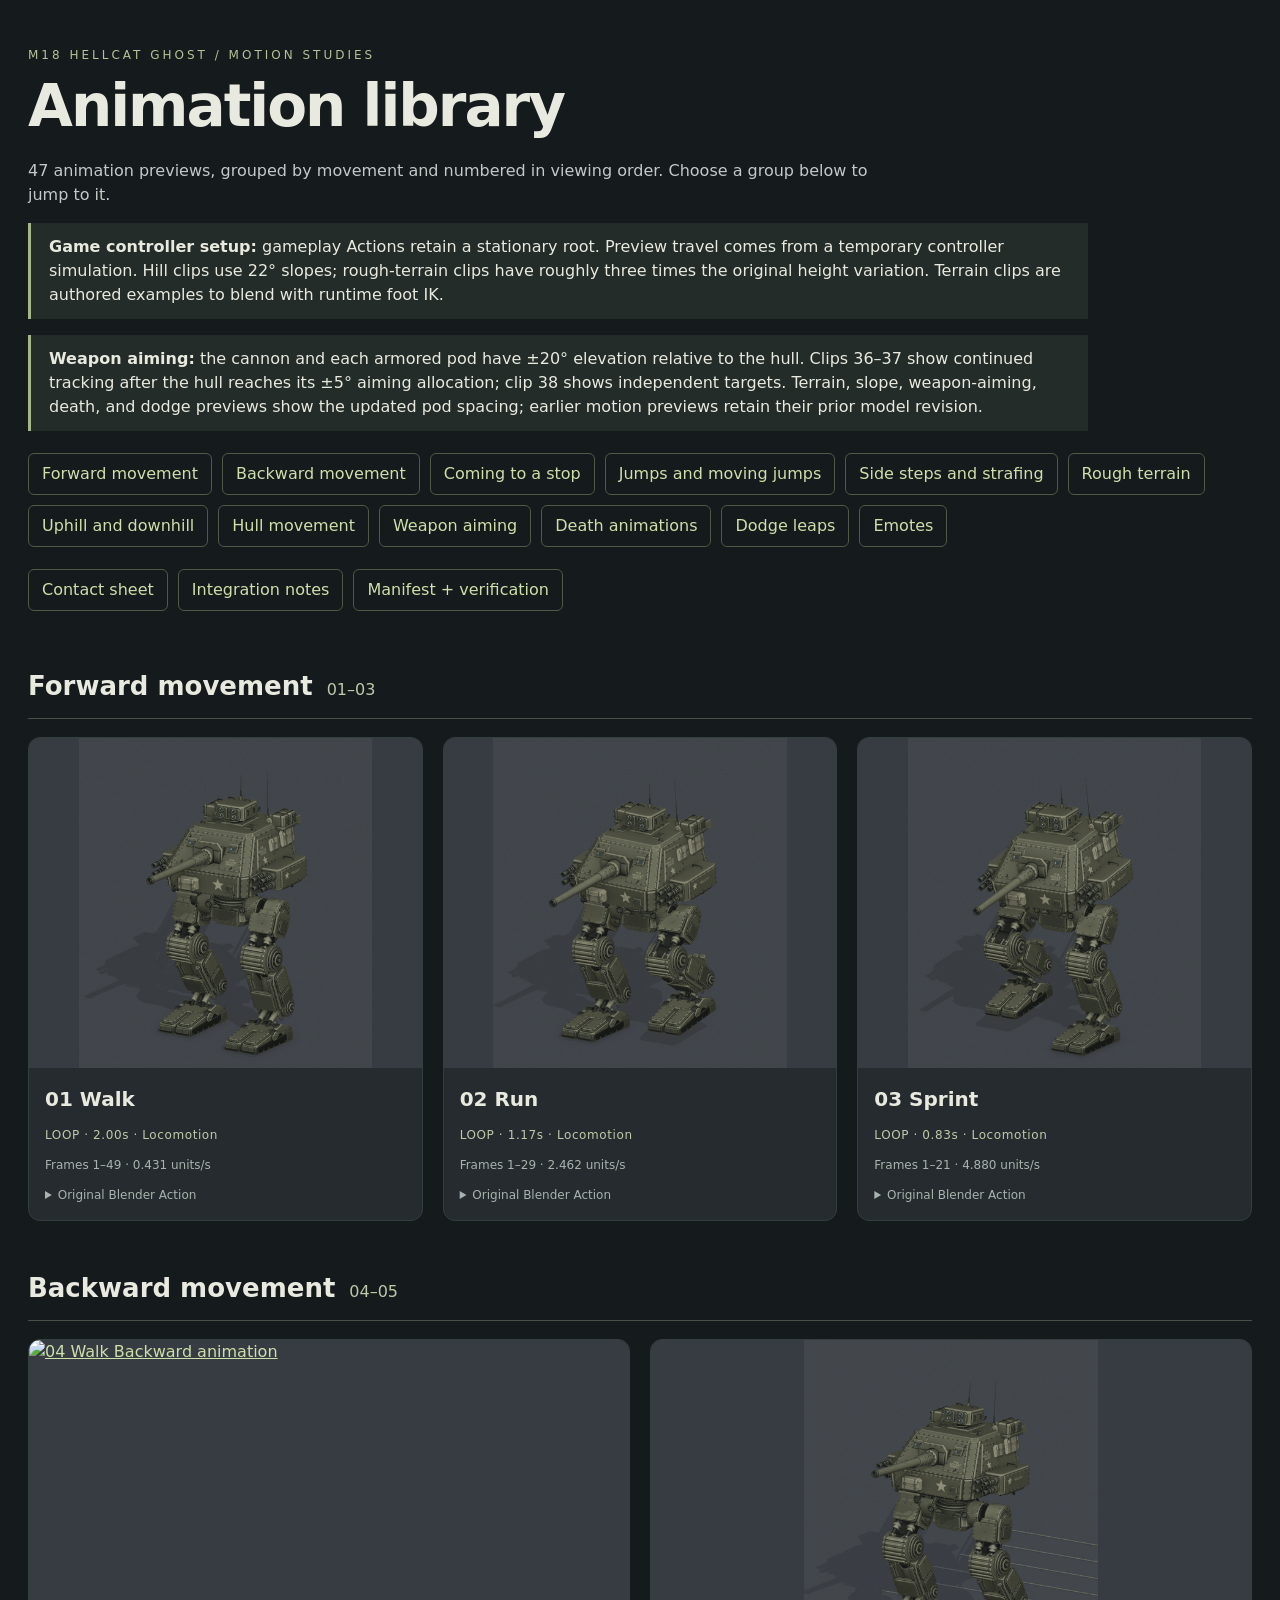
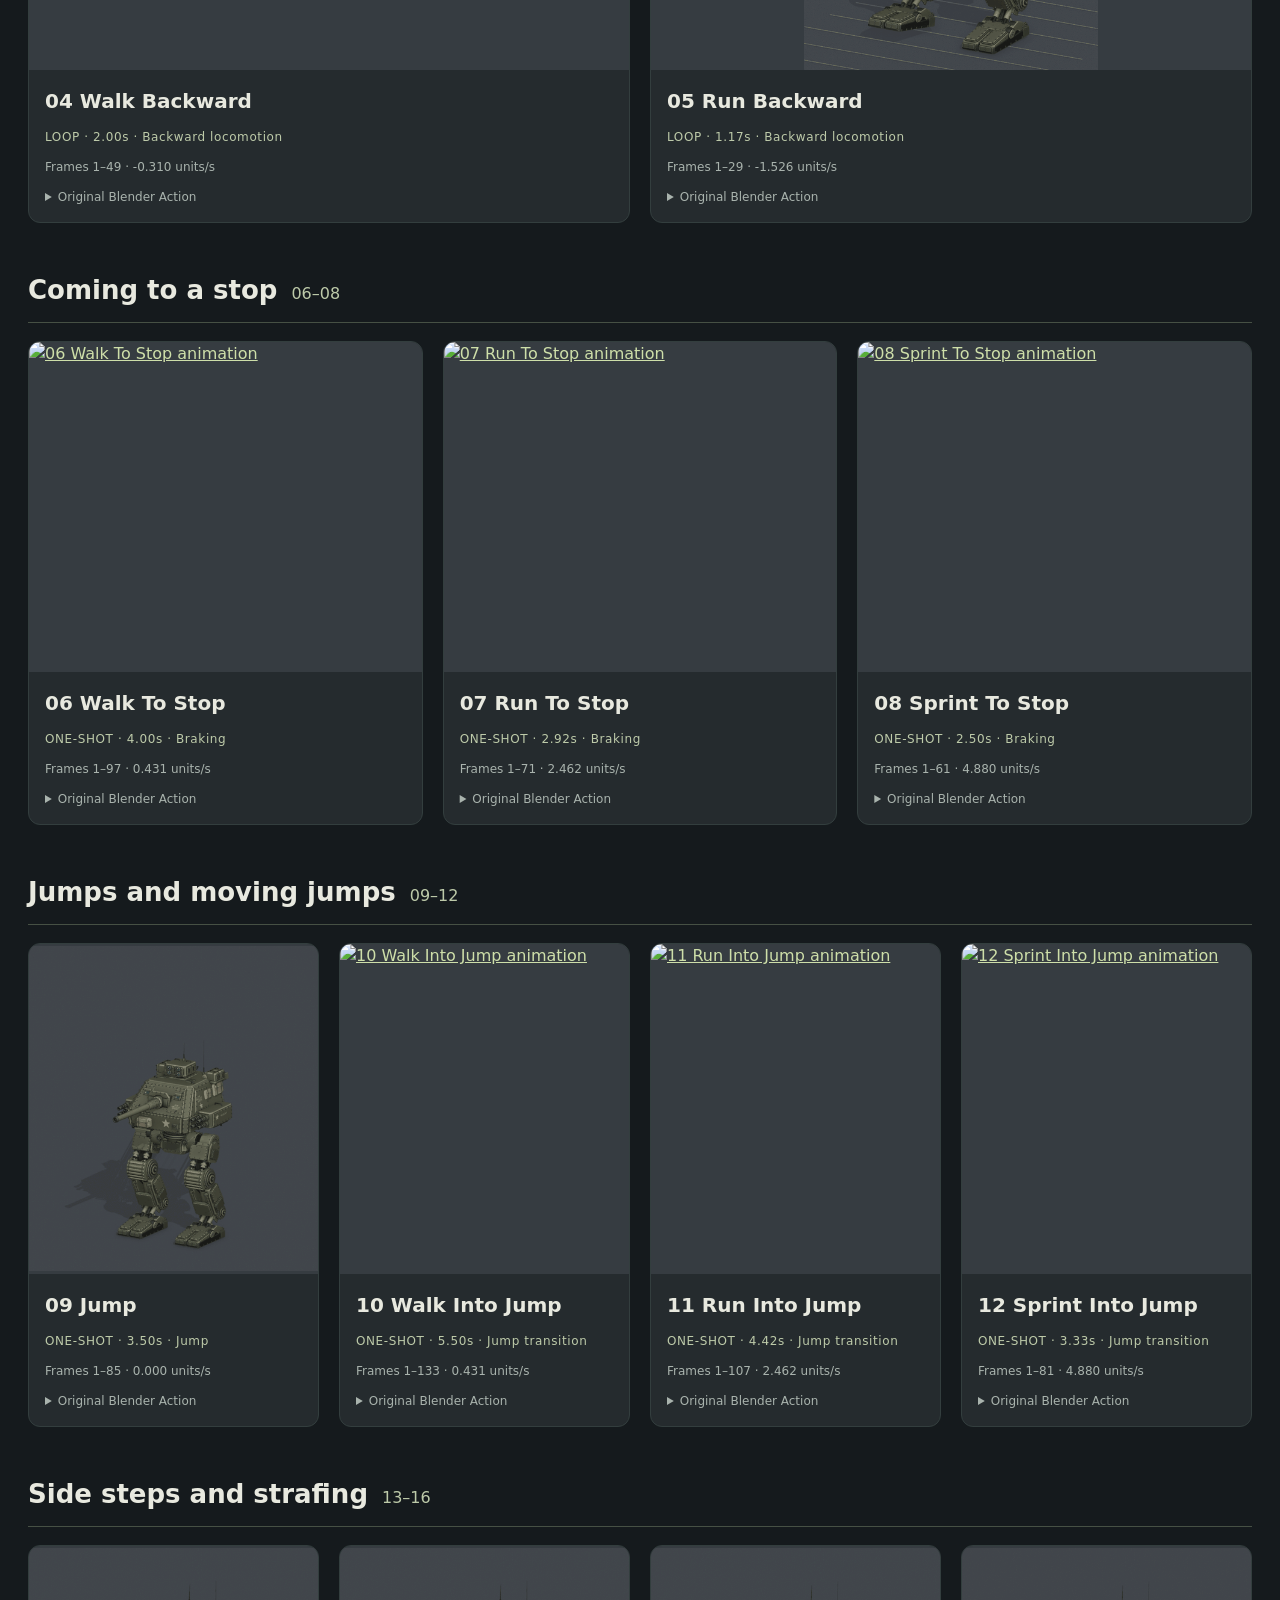
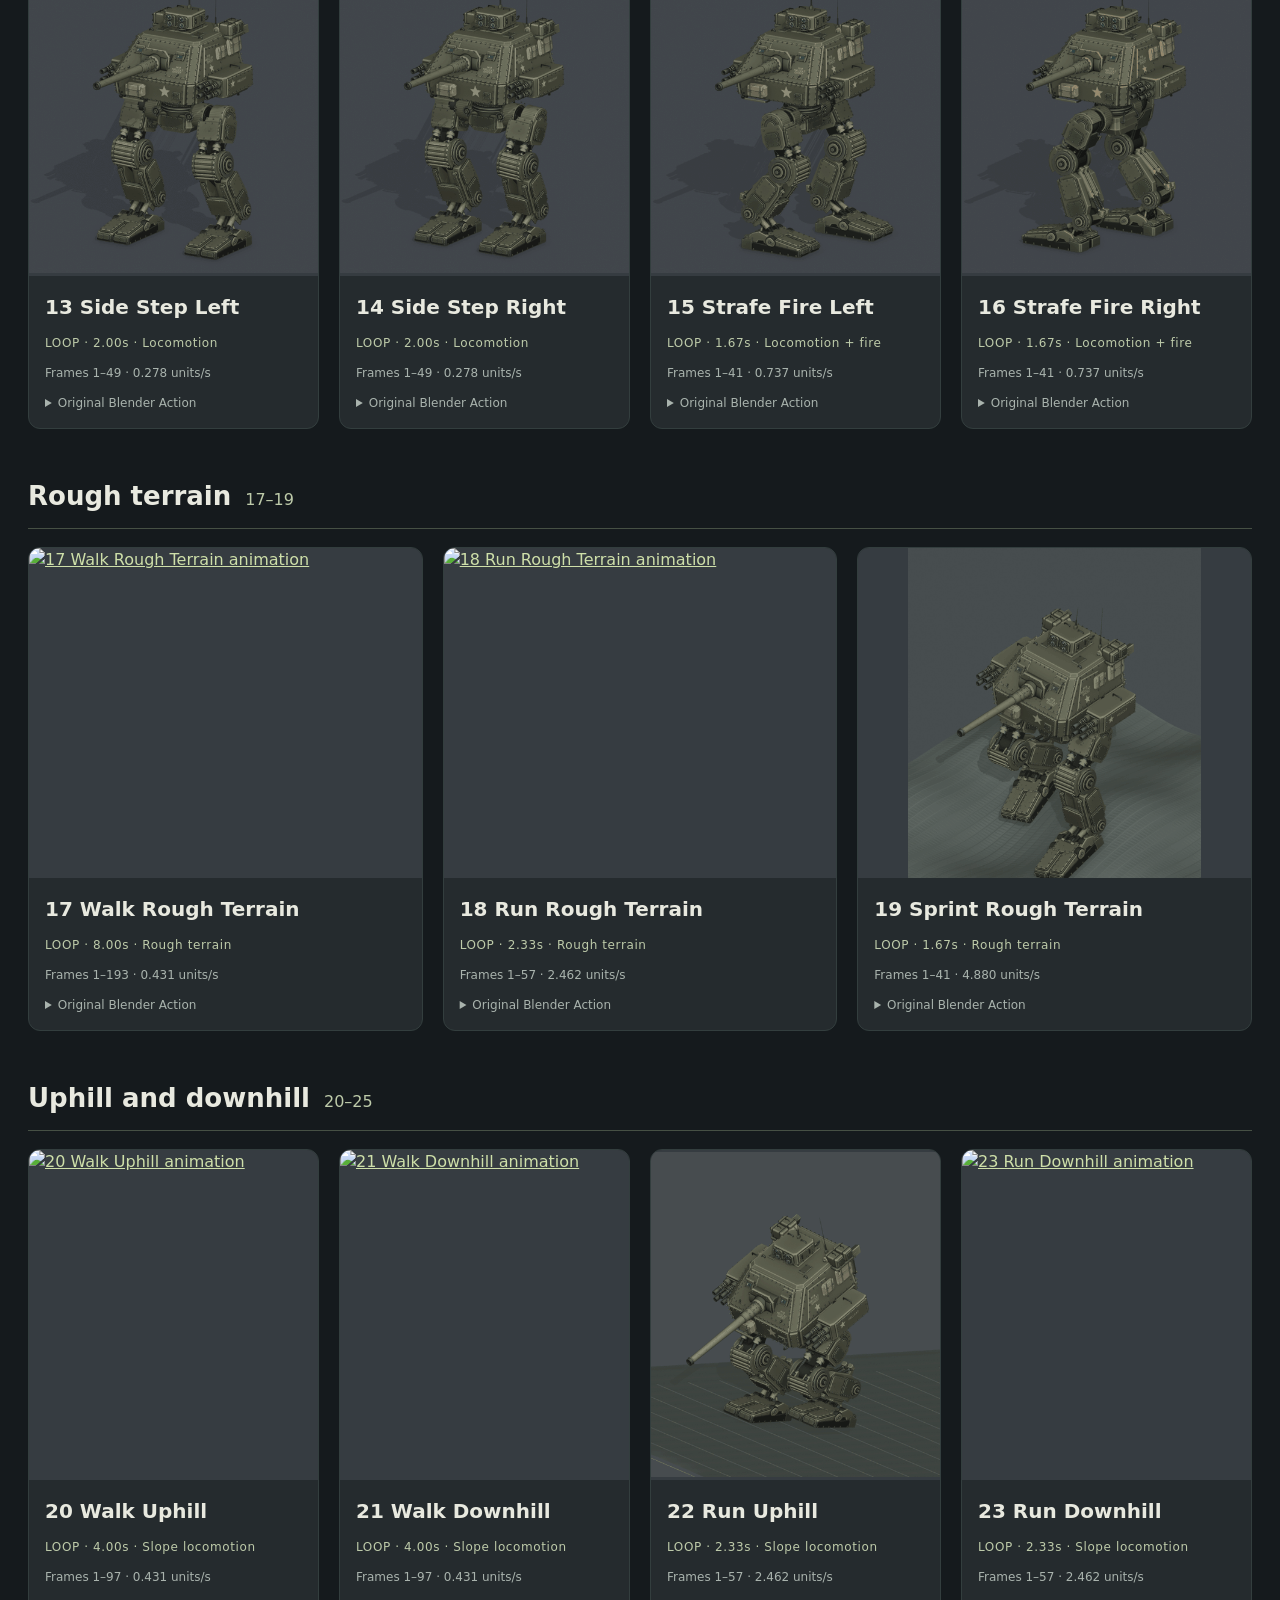
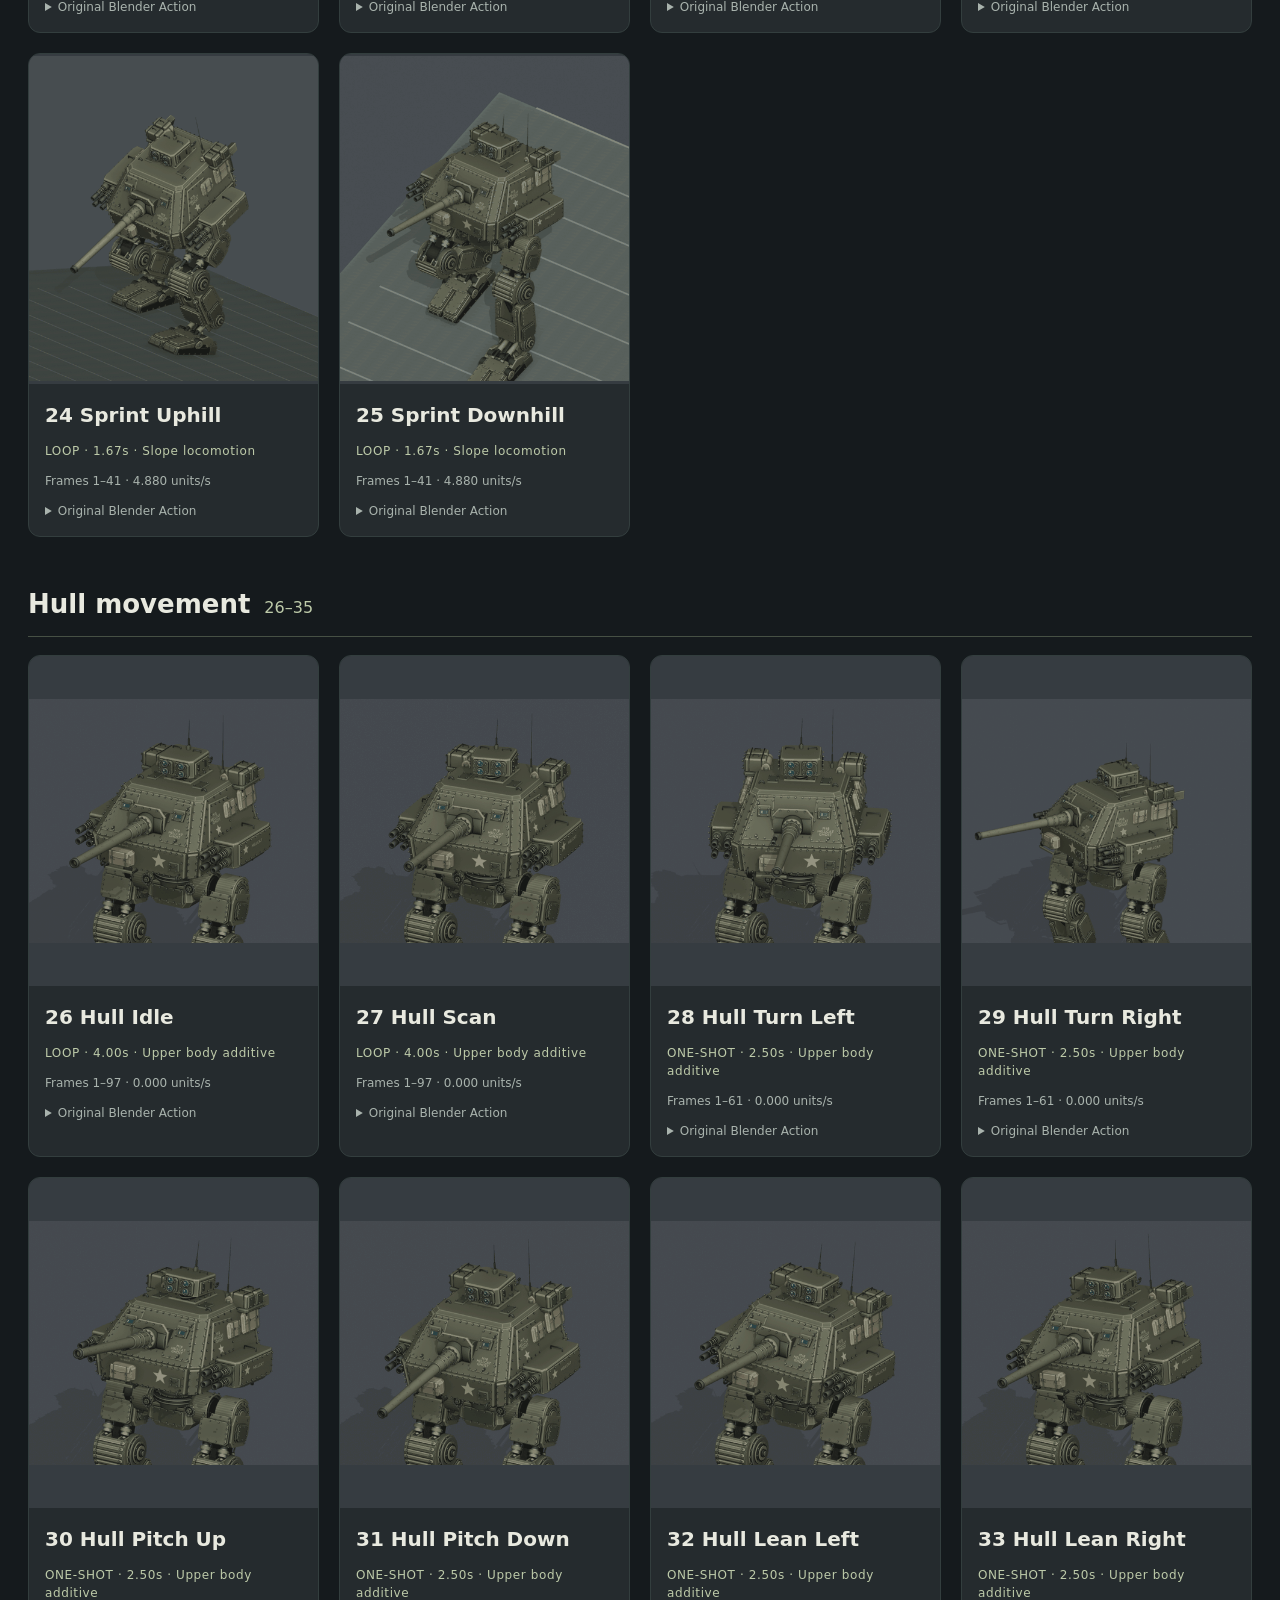
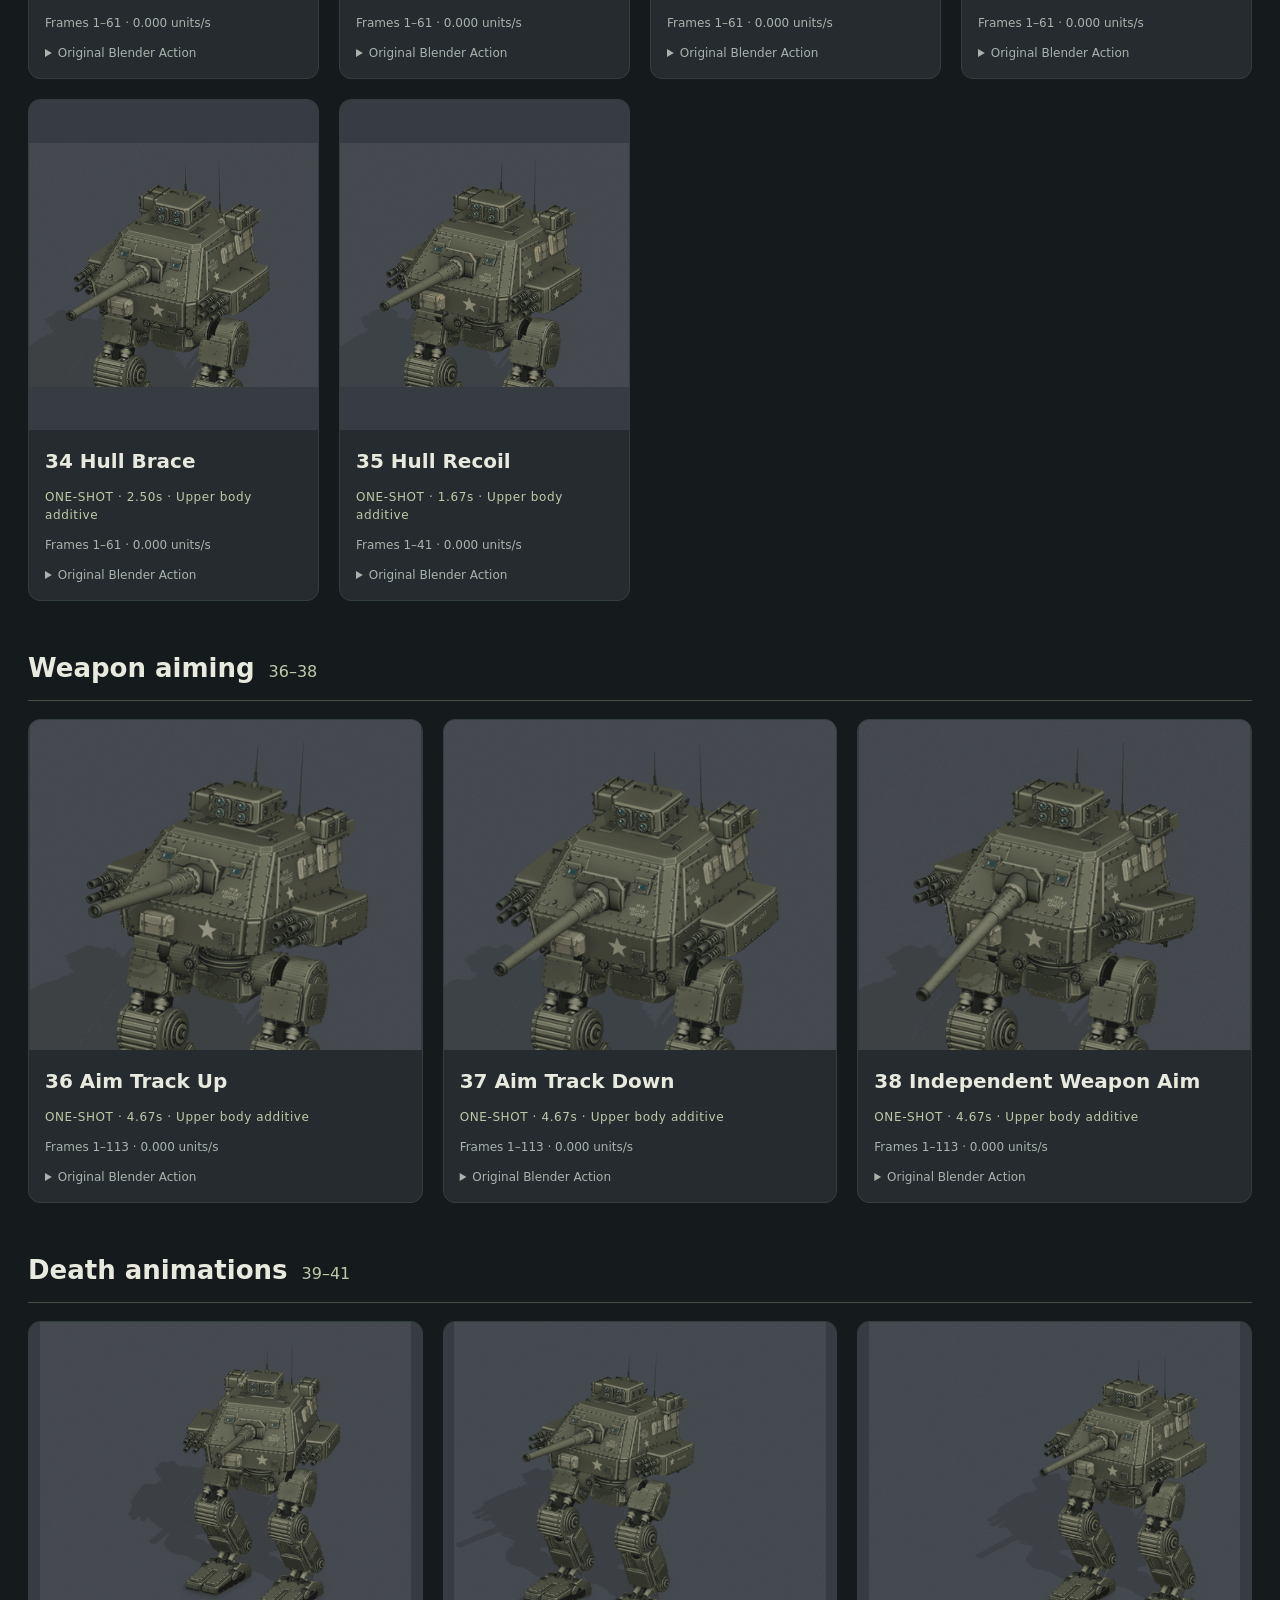
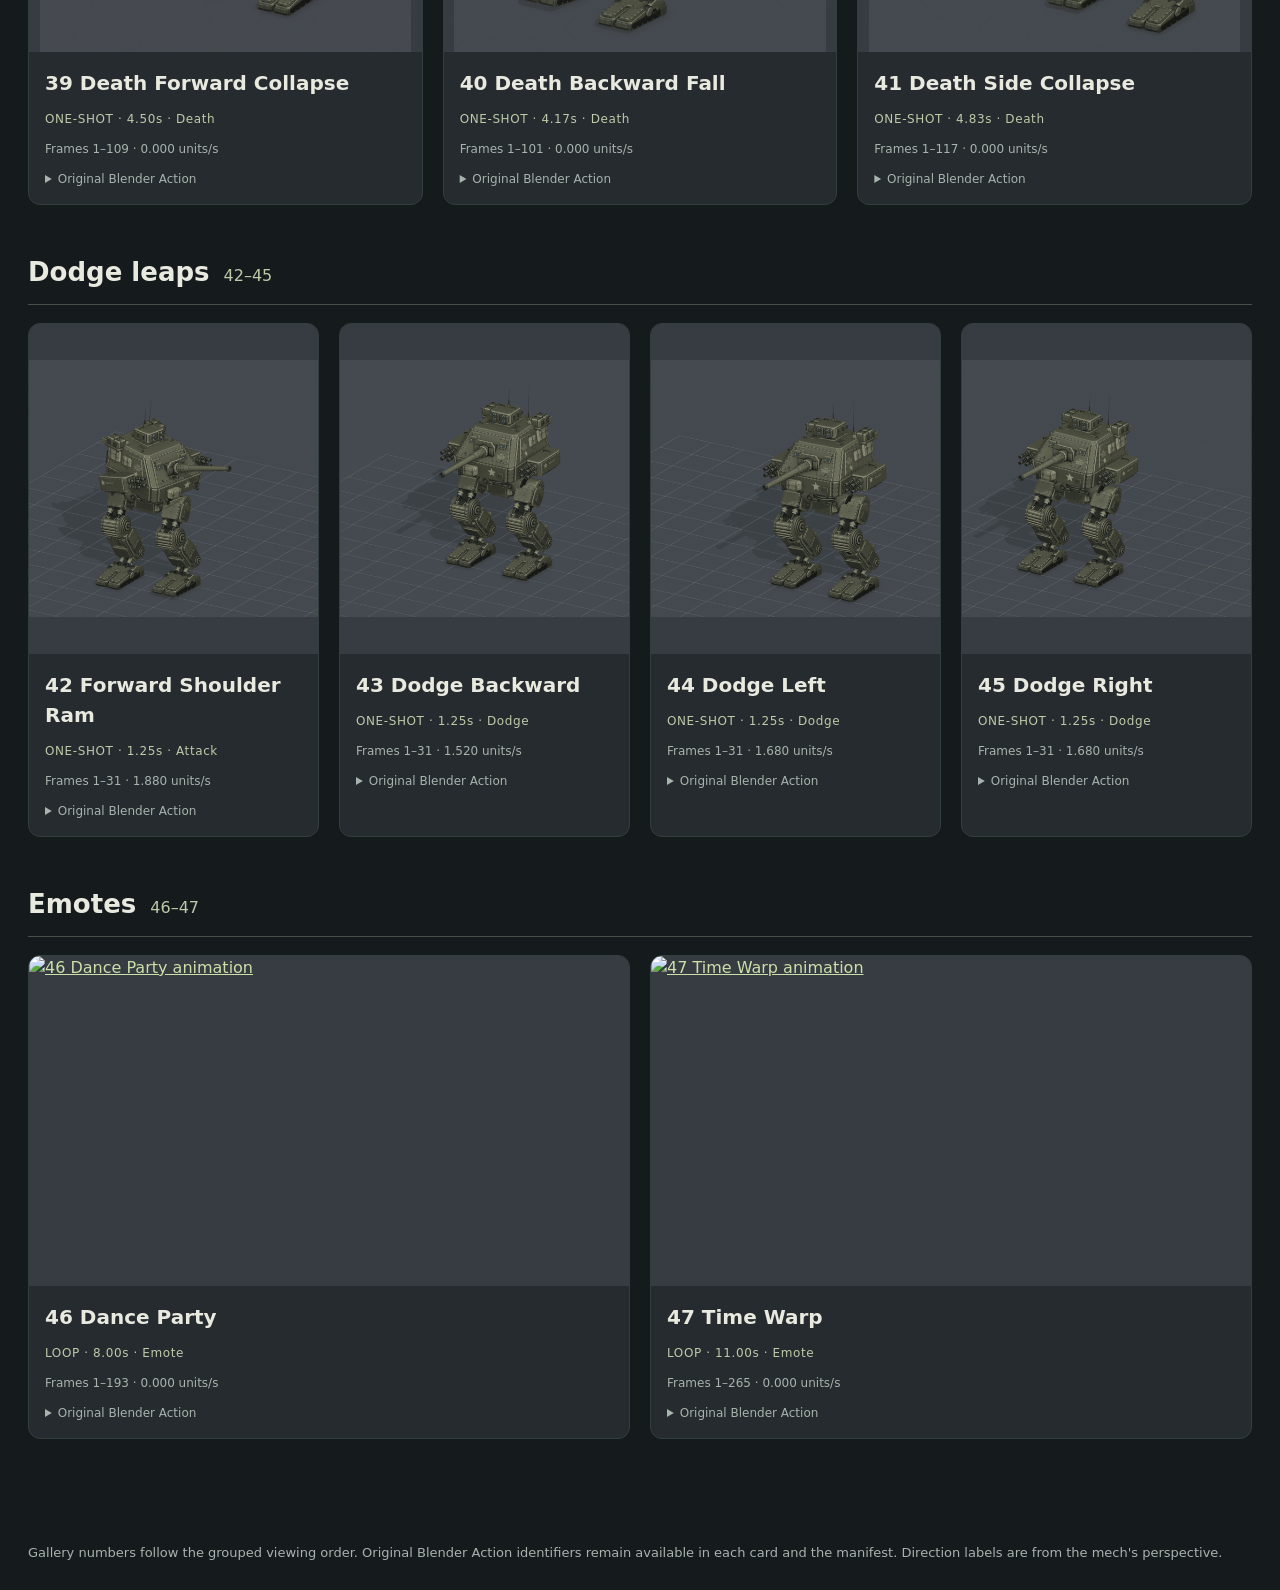
==== commit 8cdc7b1e: "Add Time Warp emote and related assets - Introduced **47 Time Warp** emote, referencing the original" ====
--- a/index.html
+++ b/index.html
@@ -10,7 +10,7 @@
 <header>
   <div class="eyebrow">M18 HELLCAT GHOST / MOTION STUDIES</div>
   <h1>Animation library</h1>
-  <p class="intro">46 animation previews, grouped by movement and numbered in viewing order. Choose a group below to jump to it.</p>
+  <p class="intro">47 animation previews, grouped by movement and numbered in viewing order. Choose a group below to jump to it.</p>
   <p class="note"><strong>Game controller setup:</strong> gameplay Actions retain a stationary root. Preview travel comes from a temporary controller simulation. Hill clips use 22° slopes; rough-terrain clips have roughly three times the original height variation. Terrain clips are authored examples to blend with runtime foot IK.</p>
   <p class="note"><strong>Weapon aiming:</strong> the cannon and each armored pod have ±20° elevation relative to the hull. Clips 36–37 show continued tracking after the hull reaches its ±5° aiming allocation; clip 38 shows independent targets. Terrain, slope, weapon-aiming, death, and dodge previews show the updated pod spacing; earlier motion previews retain their prior model revision.</p>
   <nav aria-label="Animation groups"><a href="#forward">Forward movement</a><a href="#backward">Backward movement</a><a href="#stopping">Coming to a stop</a><a href="#jumps">Jumps and moving jumps</a><a href="#lateral">Side steps and strafing</a><a href="#rough-terrain">Rough terrain</a><a href="#slopes">Uphill and downhill</a><a href="#hull">Hull movement</a><a href="#weapons">Weapon aiming</a><a href="#deaths">Death animations</a><a href="#dodges">Dodge leaps</a><a href="#emotes">Emotes</a></nav>
@@ -151,10 +151,13 @@
 <details><summary>Original Blender Action</summary><code>HC ANIM | 44 Dodge Left</code></details></div></article><article><a href="assets/animations/45_dodge_right.gif"><img loading="lazy" src="assets/animations/45_dodge_right.gif" alt="45 Dodge Right animation"></a>
 <div class="details"><h3>45 Dodge Right</h3><p class="tag">ONE-SHOT · 1.25s · Dodge</p>
 <p class="timing">Frames 1–31 · 1.680 units/s</p>
-<details><summary>Original Blender Action</summary><code>HC ANIM | 45 Dodge Right</code></details></div></article></div></section><section id="emotes" aria-labelledby="heading-emotes"><h2 class="group-heading" id="heading-emotes">Emotes<span class="range">46–46</span></h2><div class="grid"><article><a href="assets/animations/46_dance_party.gif"><img loading="lazy" src="assets/animations/46_dance_party.gif" alt="46 Dance Party animation"></a>
+<details><summary>Original Blender Action</summary><code>HC ANIM | 45 Dodge Right</code></details></div></article></div></section><section id="emotes" aria-labelledby="heading-emotes"><h2 class="group-heading" id="heading-emotes">Emotes<span class="range">46–47</span></h2><div class="grid"><article><a href="assets/animations/46_dance_party.gif"><img loading="lazy" src="assets/animations/46_dance_party.gif" alt="46 Dance Party animation"></a>
 <div class="details"><h3>46 Dance Party</h3><p class="tag">LOOP · 8.00s · Emote</p>
 <p class="timing">Frames 1–193 · 0.000 units/s</p>
-<details><summary>Original Blender Action</summary><code>HC ANIM | 46 Dance Party</code></details></div></article></div></section></main>
+<details><summary>Original Blender Action</summary><code>HC ANIM | 46 Dance Party</code></details></div></article><article><a href="assets/animations/47_time_warp.gif"><img loading="lazy" src="assets/animations/47_time_warp.gif" alt="47 Time Warp animation"></a>
+<div class="details"><h3>47 Time Warp</h3><p class="tag">LOOP · 11.00s · Emote</p>
+<p class="timing">Frames 1–265 · 0.000 units/s</p>
+<details><summary>Original Blender Action</summary><code>HC ANIM | 47 Time Warp</code></details></div></article></div></section></main>
 <footer>Gallery numbers follow the grouped viewing order. Original Blender Action identifiers remain available in each card and the manifest. Direction labels are from the mech's perspective.</footer>
 </body>
 </html>
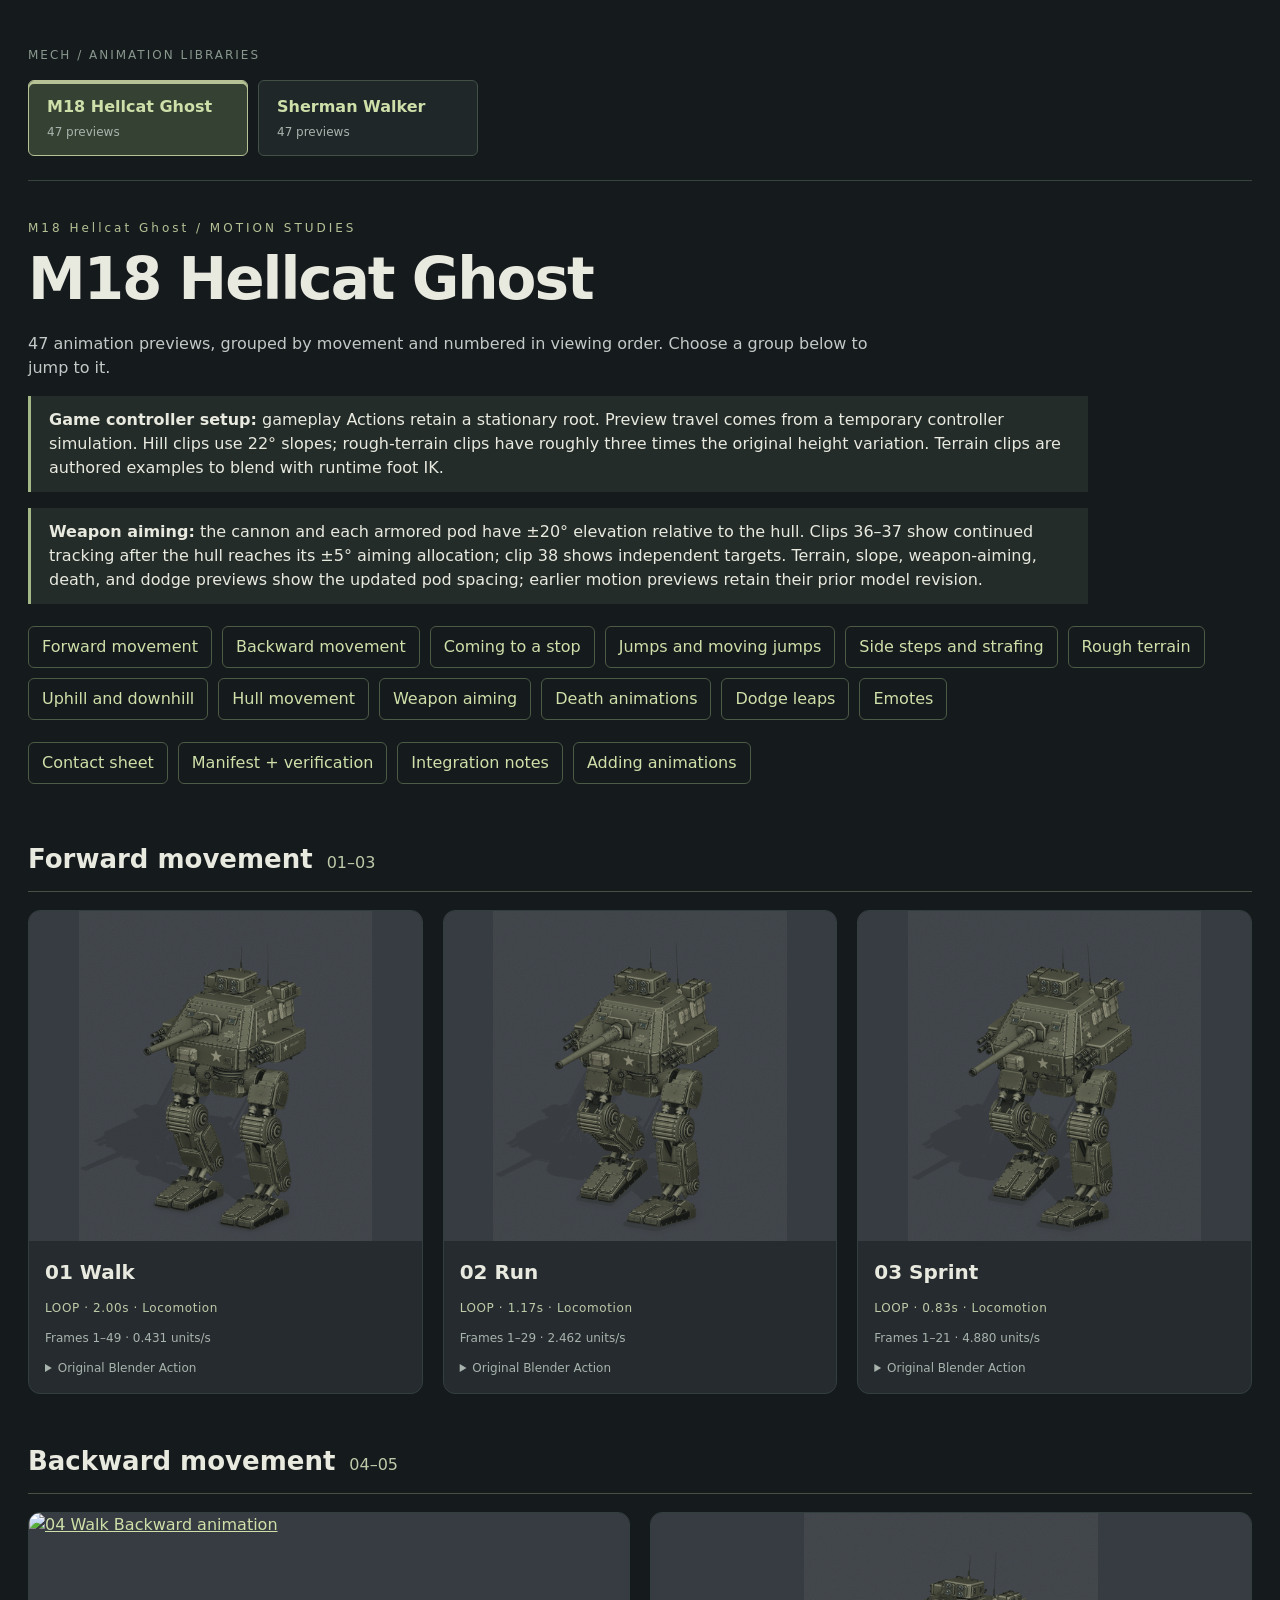
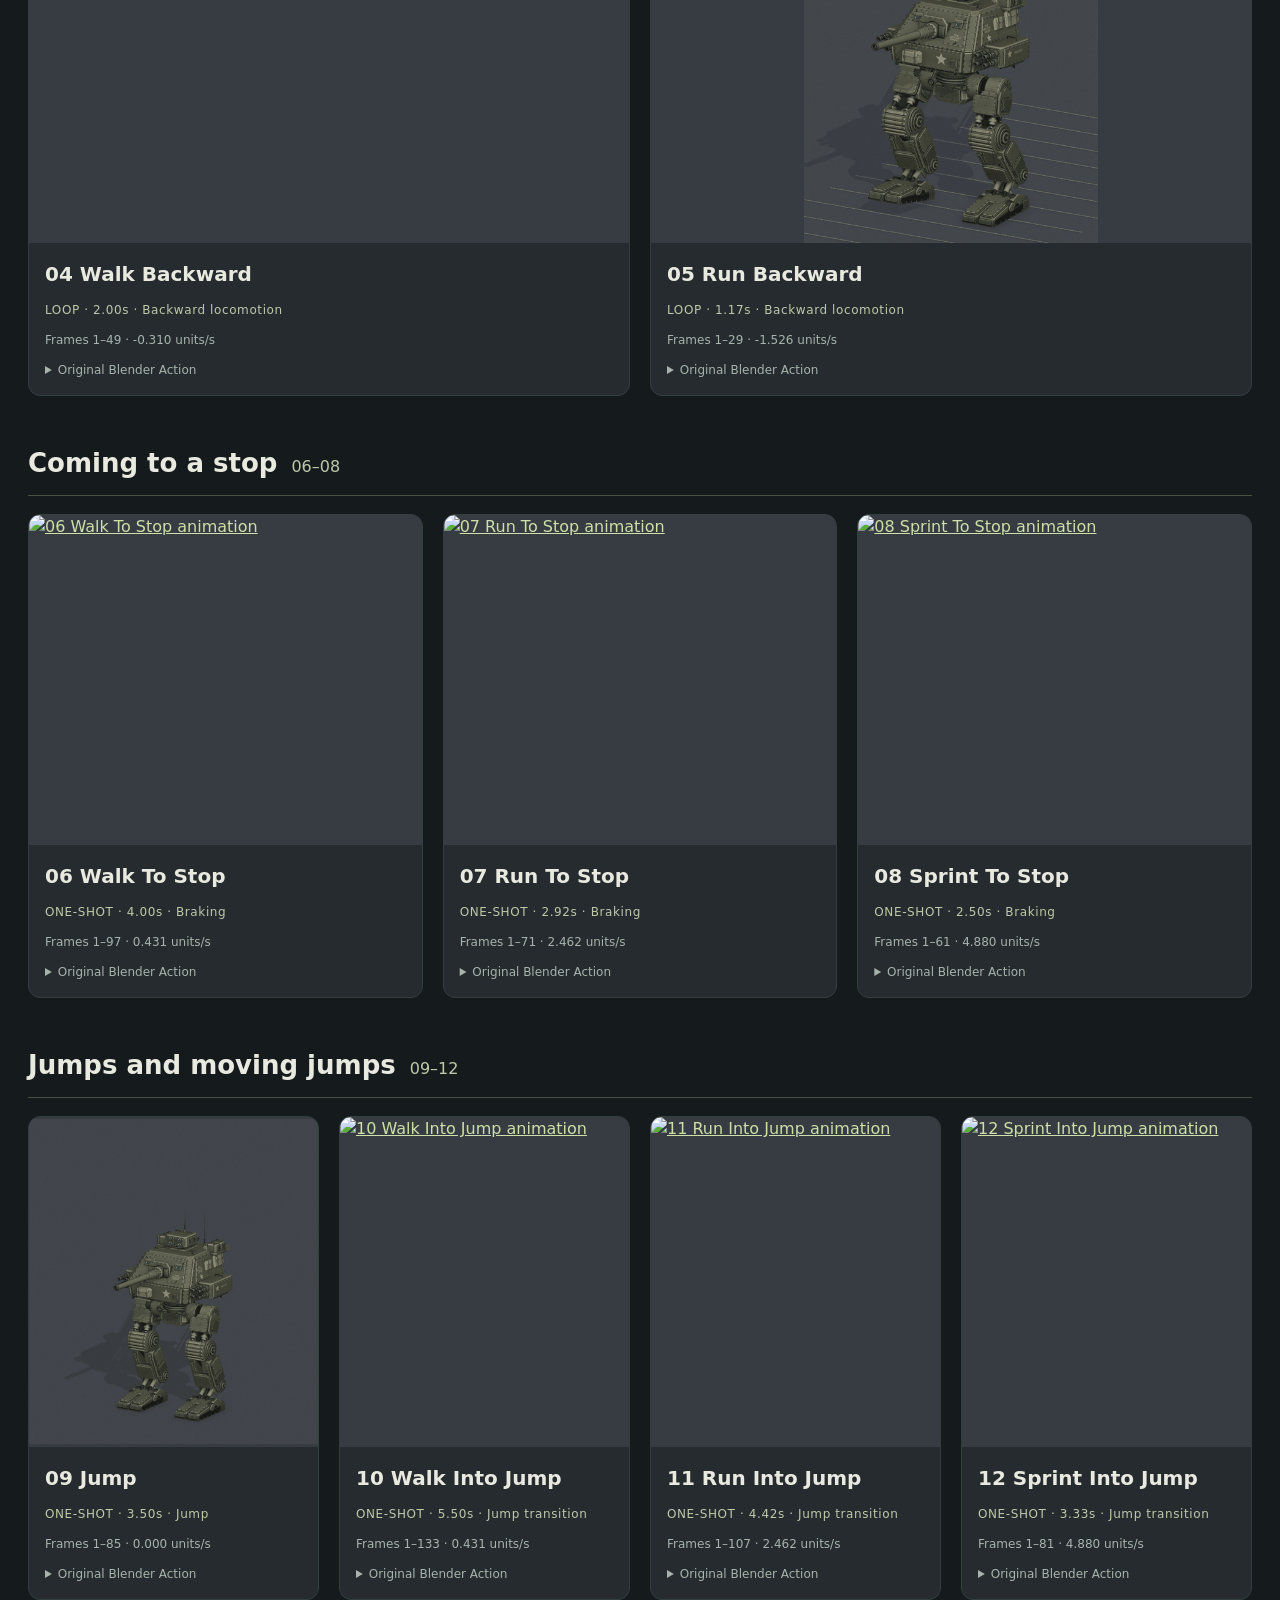
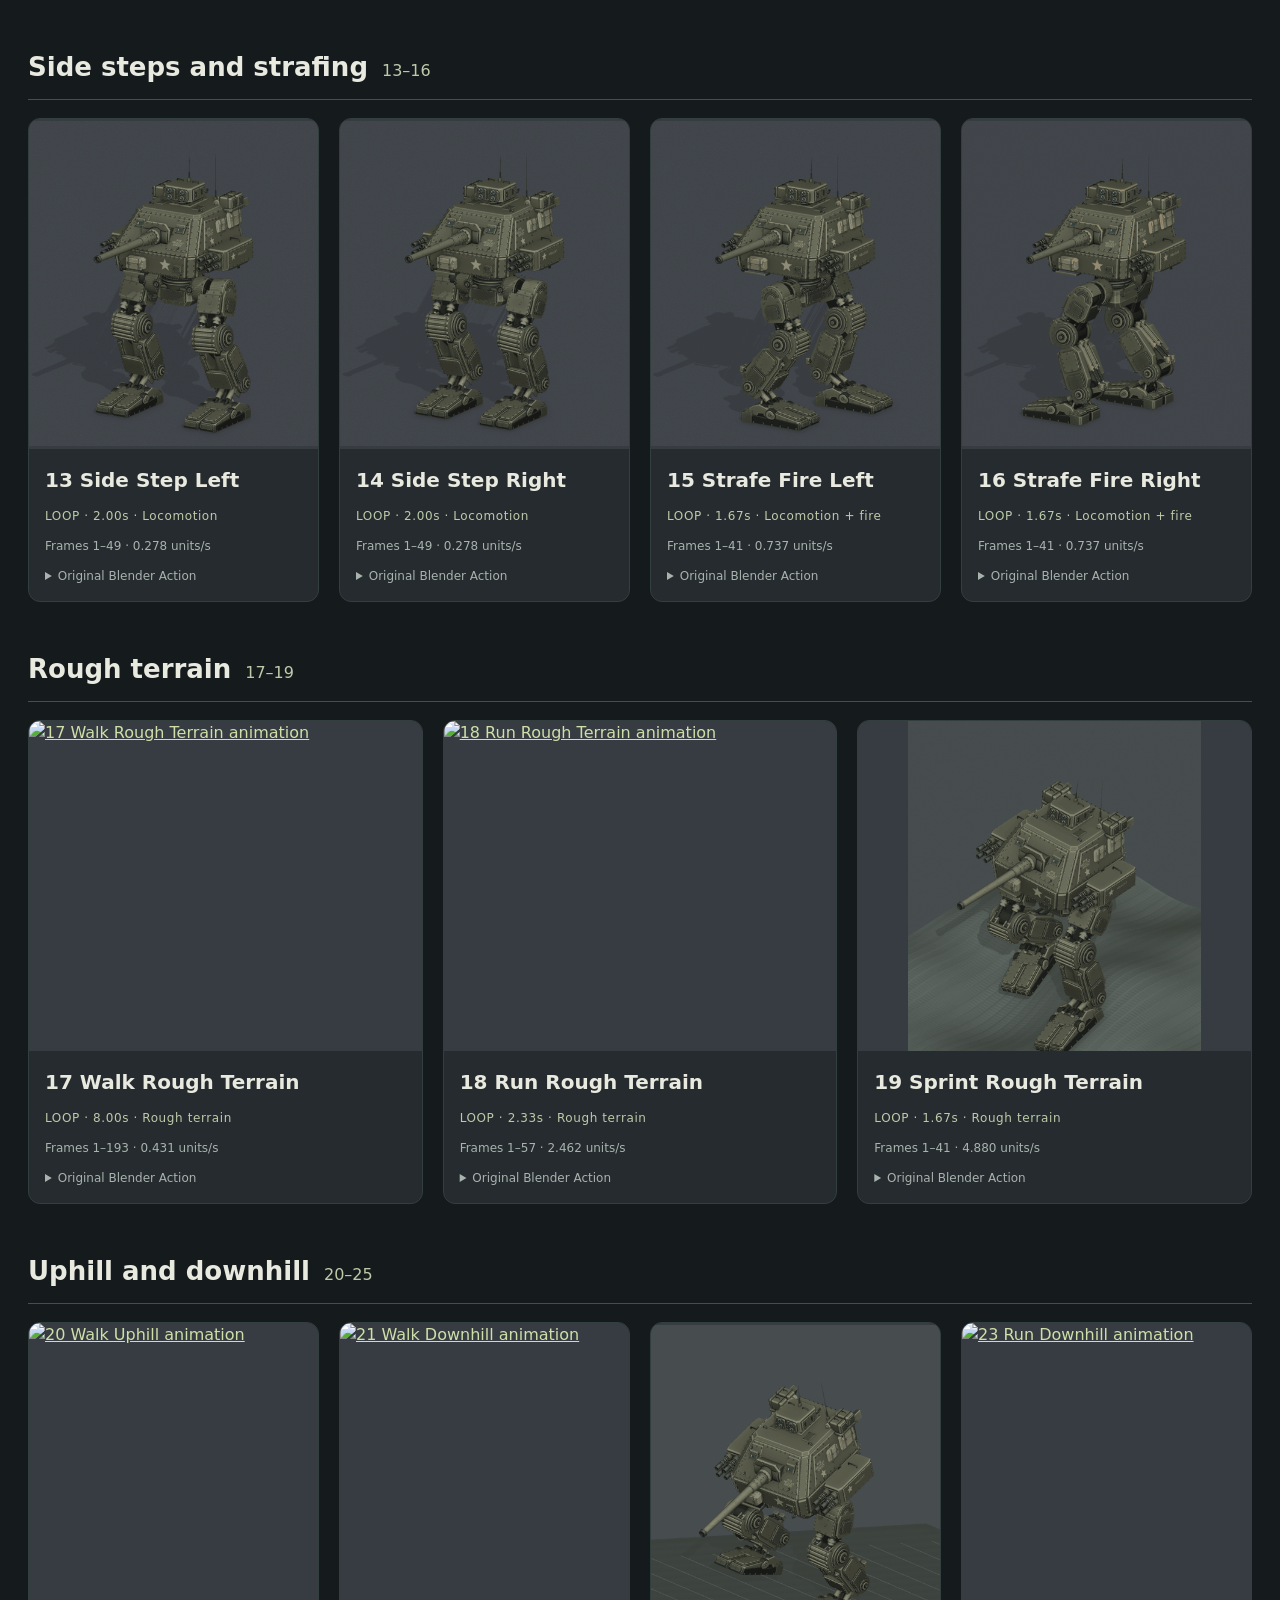
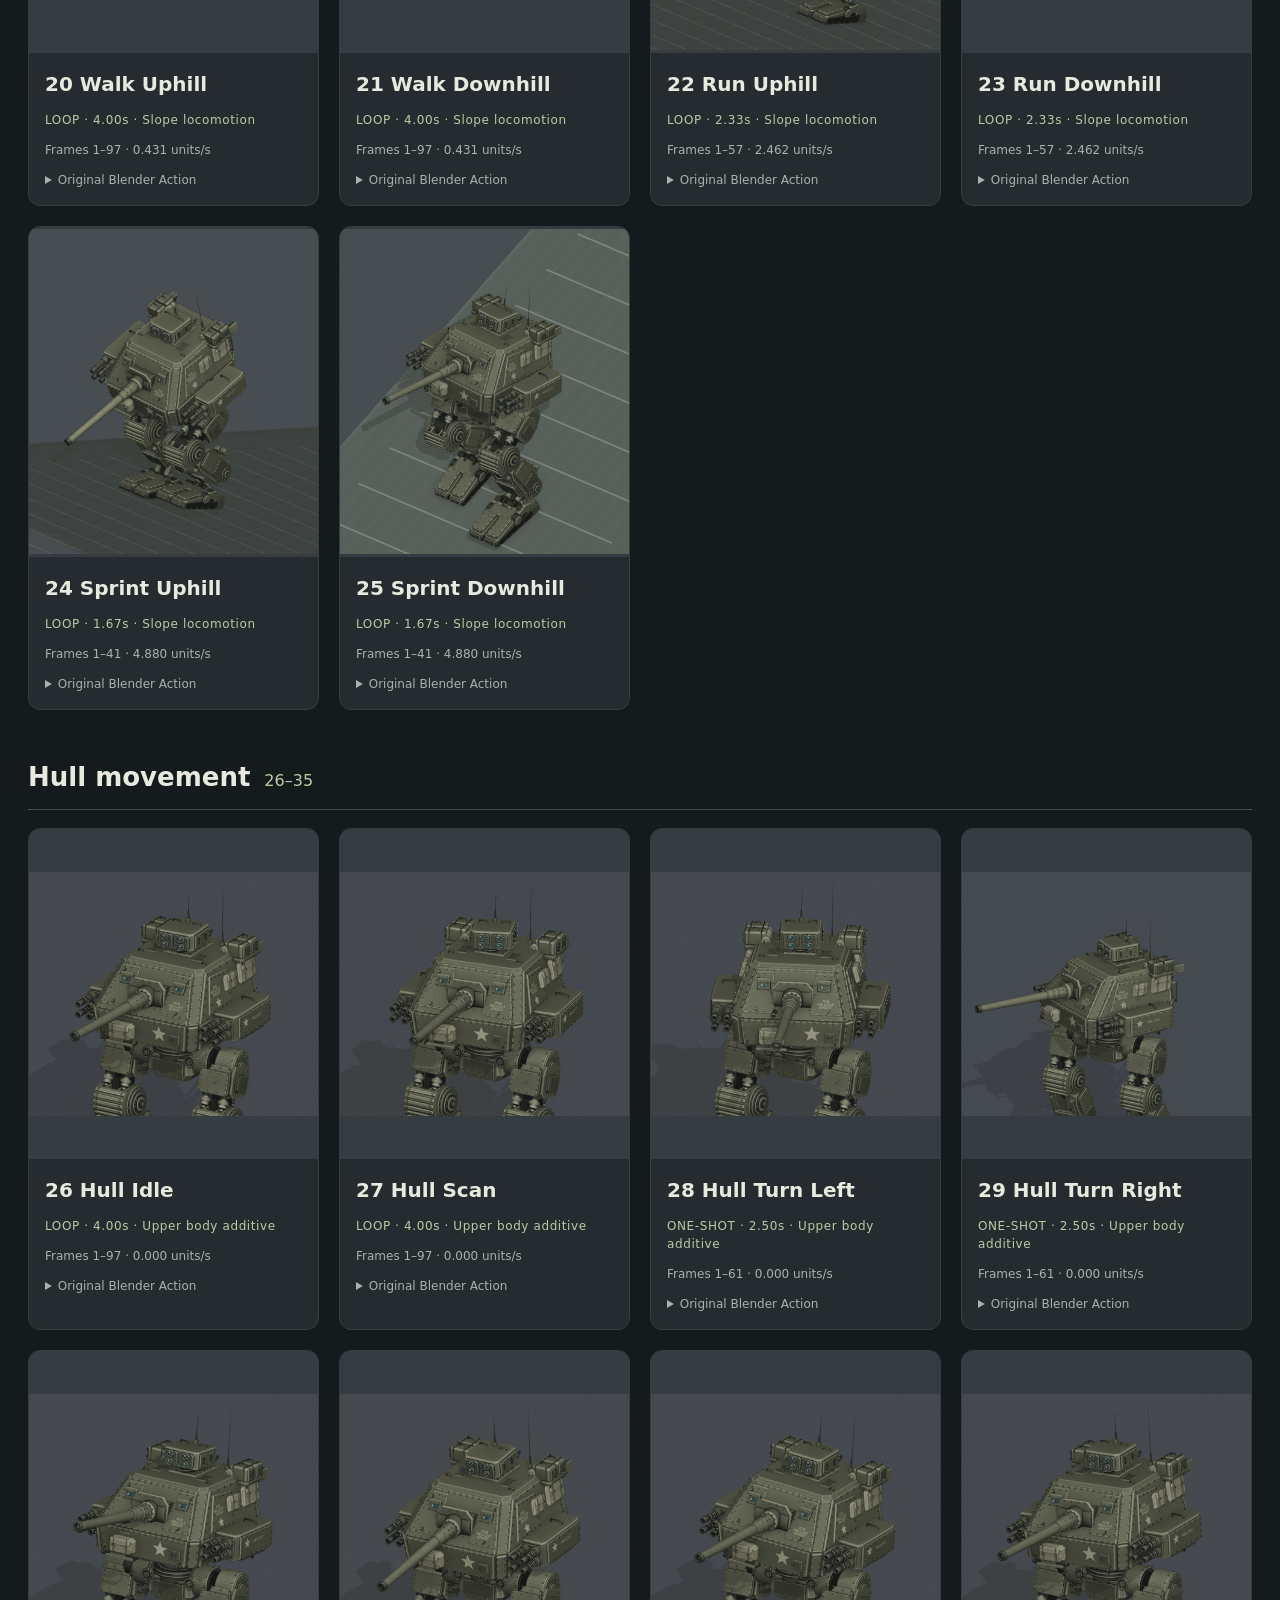
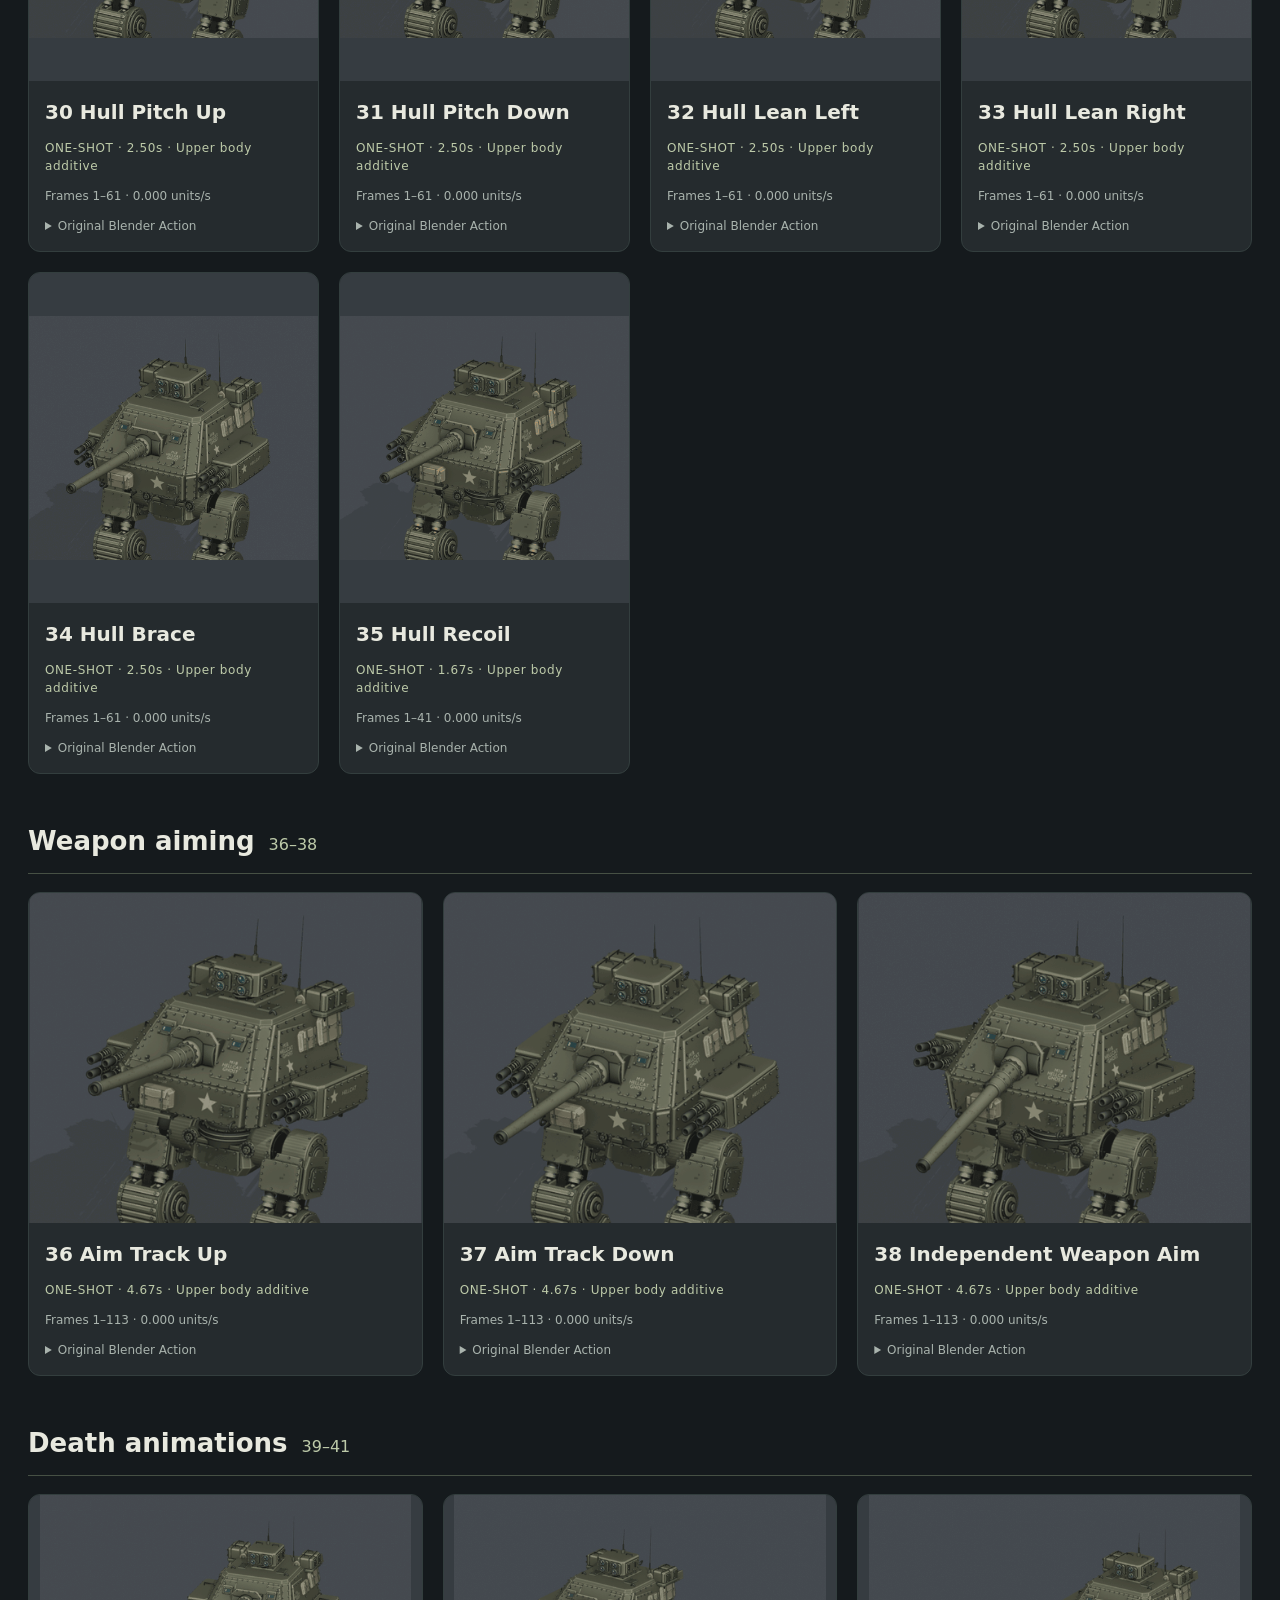
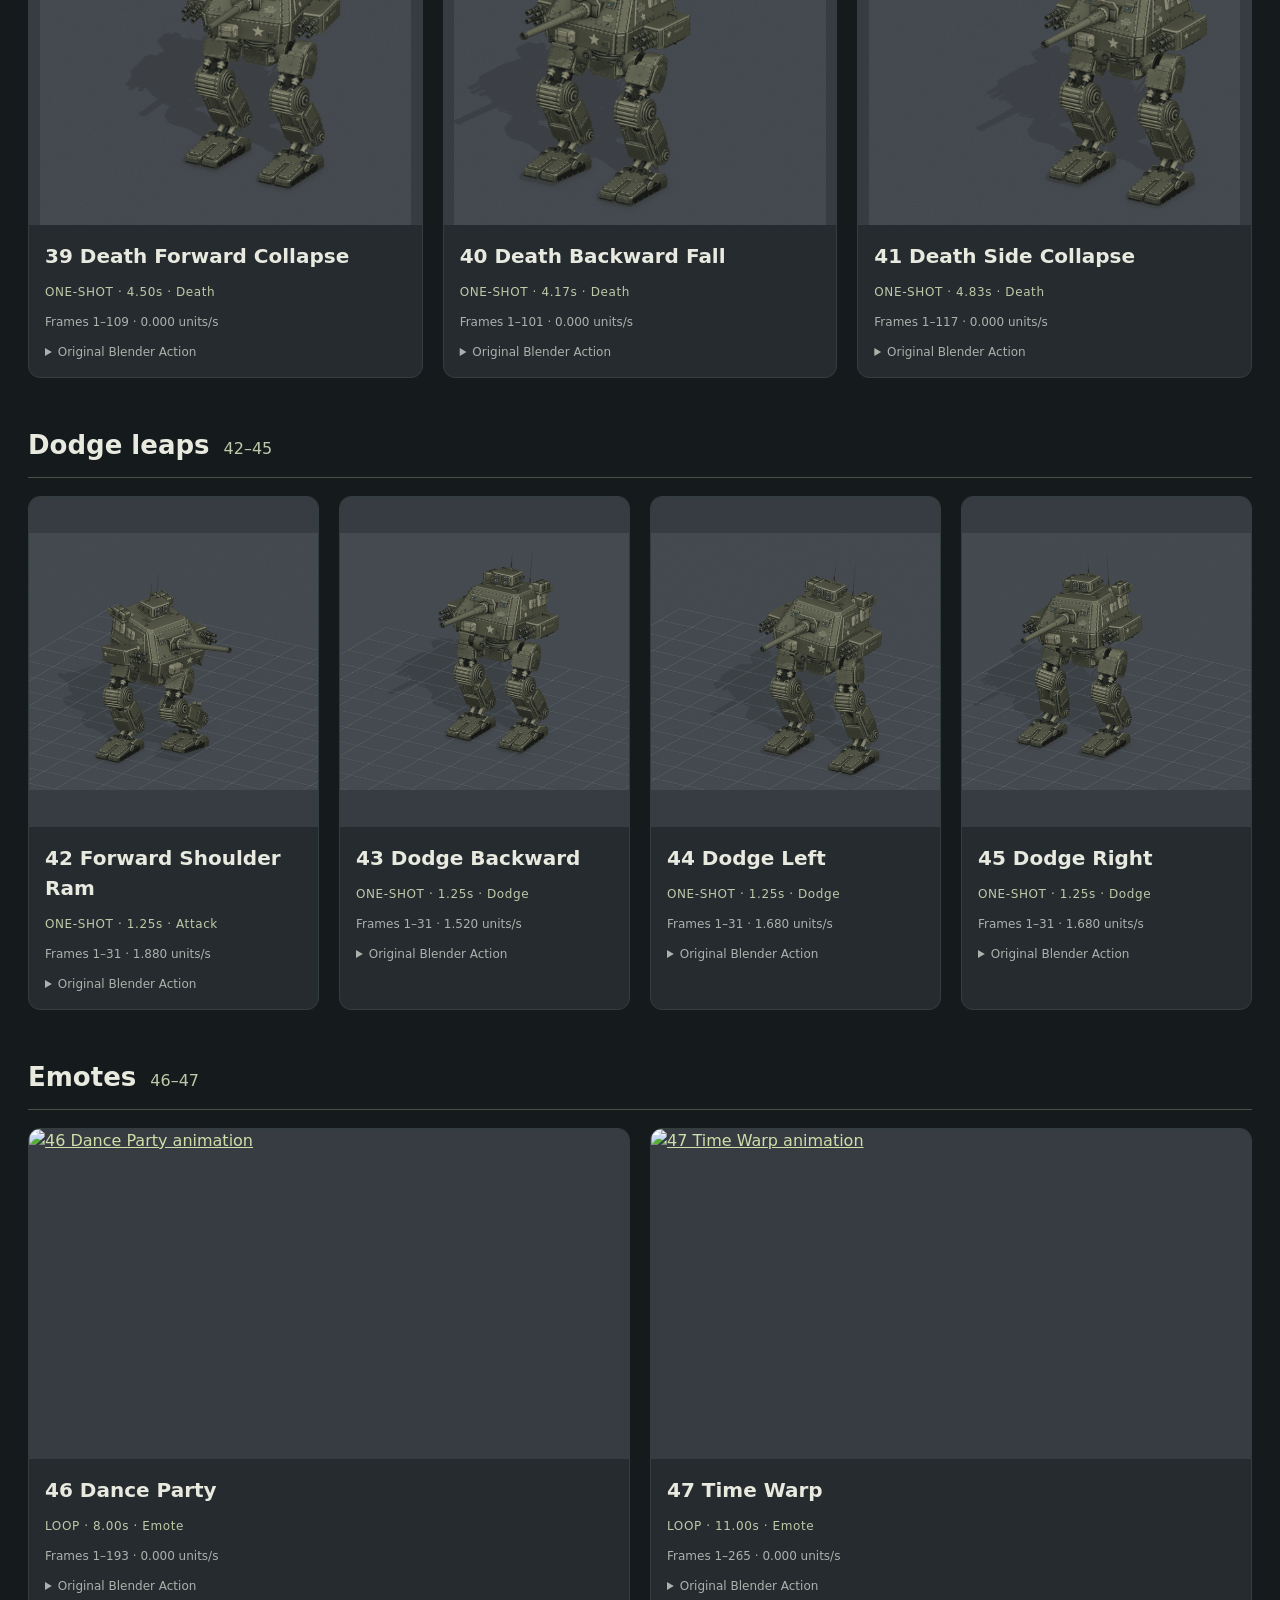
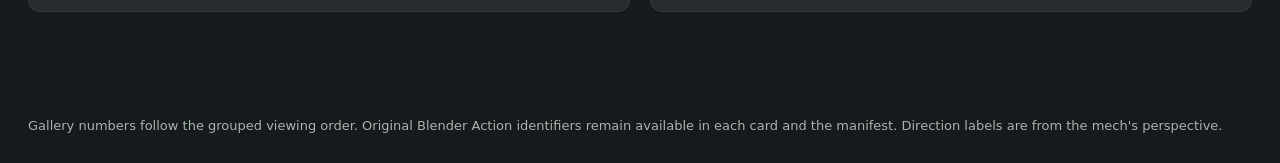
==== commit a339ad4c: "Implement Sherman locomotion tools and verification scripts - Added `blender_sherman_locomotion.py` " ====
--- a/index.html
+++ b/index.html
@@ -3,20 +3,24 @@
 <head>
   <meta charset="utf-8">
   <meta name="viewport" content="width=device-width,initial-scale=1">
-  <title>HELLCAT Animation Library</title>
+  <title>M18 Hellcat Ghost · Animation Library</title>
   <link rel="stylesheet" href="styles/gallery.css">
 </head>
 <body>
+<a class="skip-link" href="#animations">Skip to animations</a>
 <header>
-  <div class="eyebrow">M18 HELLCAT GHOST / MOTION STUDIES</div>
-  <h1>Animation library</h1>
+  <div class="site-label">MECH / ANIMATION LIBRARIES</div>
+  <nav class="mech-switcher" aria-label="Mech libraries"><a href="index.html" aria-current="page"><strong>M18 Hellcat Ghost</strong><span>47 previews</span></a><a href="sherman-walker.html"><strong>Sherman Walker</strong><span>47 previews</span></a></nav>
+  <div class="eyebrow">M18 Hellcat Ghost / MOTION STUDIES</div>
+  <h1>M18 Hellcat Ghost</h1>
   <p class="intro">47 animation previews, grouped by movement and numbered in viewing order. Choose a group below to jump to it.</p>
   <p class="note"><strong>Game controller setup:</strong> gameplay Actions retain a stationary root. Preview travel comes from a temporary controller simulation. Hill clips use 22° slopes; rough-terrain clips have roughly three times the original height variation. Terrain clips are authored examples to blend with runtime foot IK.</p>
   <p class="note"><strong>Weapon aiming:</strong> the cannon and each armored pod have ±20° elevation relative to the hull. Clips 36–37 show continued tracking after the hull reaches its ±5° aiming allocation; clip 38 shows independent targets. Terrain, slope, weapon-aiming, death, and dodge previews show the updated pod spacing; earlier motion previews retain their prior model revision.</p>
-  <nav aria-label="Animation groups"><a href="#forward">Forward movement</a><a href="#backward">Backward movement</a><a href="#stopping">Coming to a stop</a><a href="#jumps">Jumps and moving jumps</a><a href="#lateral">Side steps and strafing</a><a href="#rough-terrain">Rough terrain</a><a href="#slopes">Uphill and downhill</a><a href="#hull">Hull movement</a><a href="#weapons">Weapon aiming</a><a href="#deaths">Death animations</a><a href="#dodges">Dodge leaps</a><a href="#emotes">Emotes</a></nav>
-  <nav aria-label="Project files"><a href="assets/contact_sheet.png">Contact sheet</a><a href="docs/animation-guide.md">Integration notes</a><a href="data/manifest.json">Manifest + verification</a></nav>
+
+<nav aria-label="Animation groups"><a href="#forward">Forward movement</a><a href="#backward">Backward movement</a><a href="#stopping">Coming to a stop</a><a href="#jumps">Jumps and moving jumps</a><a href="#lateral">Side steps and strafing</a><a href="#rough-terrain">Rough terrain</a><a href="#slopes">Uphill and downhill</a><a href="#hull">Hull movement</a><a href="#weapons">Weapon aiming</a><a href="#deaths">Death animations</a><a href="#dodges">Dodge leaps</a><a href="#emotes">Emotes</a></nav>
+  <nav aria-label="Project files"><a href="assets/contact_sheet.png">Contact sheet</a><a href="data/manifest.json">Manifest + verification</a><a href="docs/animation-guide.md">Integration notes</a><a href="docs/adding-a-mech.md">Adding animations</a></nav>
 </header>
-<main><section id="forward" aria-labelledby="heading-forward"><h2 class="group-heading" id="heading-forward">Forward movement<span class="range">01–03</span></h2><div class="grid"><article><a href="assets/animations/01_walk.gif"><img loading="lazy" src="assets/animations/01_walk.gif" alt="01 Walk animation"></a>
+<main id="animations"><section id="forward" aria-labelledby="heading-forward"><h2 class="group-heading" id="heading-forward">Forward movement<span class="range">01–03</span></h2><div class="grid"><article><a href="assets/animations/01_walk.gif"><img loading="lazy" src="assets/animations/01_walk.gif" alt="01 Walk animation"></a>
 <div class="details"><h3>01 Walk</h3><p class="tag">LOOP · 2.00s · Locomotion</p>
 <p class="timing">Frames 1–49 · 0.431 units/s</p>
 <details><summary>Original Blender Action</summary><code>HC ANIM | 01 Walk</code></details></div></article><article><a href="assets/animations/02_run.gif"><img loading="lazy" src="assets/animations/02_run.gif" alt="02 Run animation"></a>
--- a/styles/gallery.css
+++ b/styles/gallery.css
@@ -1,4 +1,5 @@
 *{box-sizing:border-box}html{scroll-behavior:smooth}body{margin:0;background:#151a1d;color:#e8e9df;font:16px/1.5 system-ui,sans-serif}
+.site-label{color:#89978d;font-size:12px;letter-spacing:2px}.mech-switcher{margin:16px 0 38px;padding-bottom:24px;border-bottom:1px solid #38433d}.mech-switcher a{min-width:220px;padding:14px 18px;background:#202729;border-color:#425046}.mech-switcher strong,.mech-switcher span{display:block}.mech-switcher span{font-size:12px;color:#a9b3ad;margin-top:4px}.mech-switcher a[aria-current="page"]{background:#354233;border-color:#b6c195;box-shadow:inset 0 3px #b6c195}.mech-switcher a:hover{border-color:#cedfa9}.empty-state{padding:clamp(24px,5vw,64px);border:1px dashed #596650;border-radius:12px;background:#202729;min-height:270px}.empty-state h2{font-size:28px;margin:12px 0}.empty-state p{max-width:650px}.muted{color:#a9b3ad}.skip-link{position:absolute;left:20px;top:-100px;padding:10px;background:#151a1d}.skip-link:focus{top:10px}@media(max-width:540px){.mech-switcher a{flex:1 1 100%;min-width:0}}@media(prefers-reduced-motion:reduce){html{scroll-behavior:auto}}
 header,main,footer{max-width:1500px;margin:auto;padding:28px}header{padding-top:46px}h1{font-size:clamp(32px,5vw,58px);line-height:1.05;margin:12px 0 22px;letter-spacing:-2px}.eyebrow{letter-spacing:3px;color:#b6c195;font-size:12px}
 .intro{max-width:880px;color:#c3c9c6}.note{border-left:3px solid #a4b786;padding:12px 18px;background:#242c29;max-width:1060px}
 nav{display:flex;gap:10px;flex-wrap:wrap;margin-top:22px}a{color:#cedfa9}nav a{border:1px solid #4d5a45;padding:8px 13px;text-decoration:none;border-radius:6px}a:focus-visible,summary:focus-visible{outline:2px solid #cedfa9;outline-offset:4px}
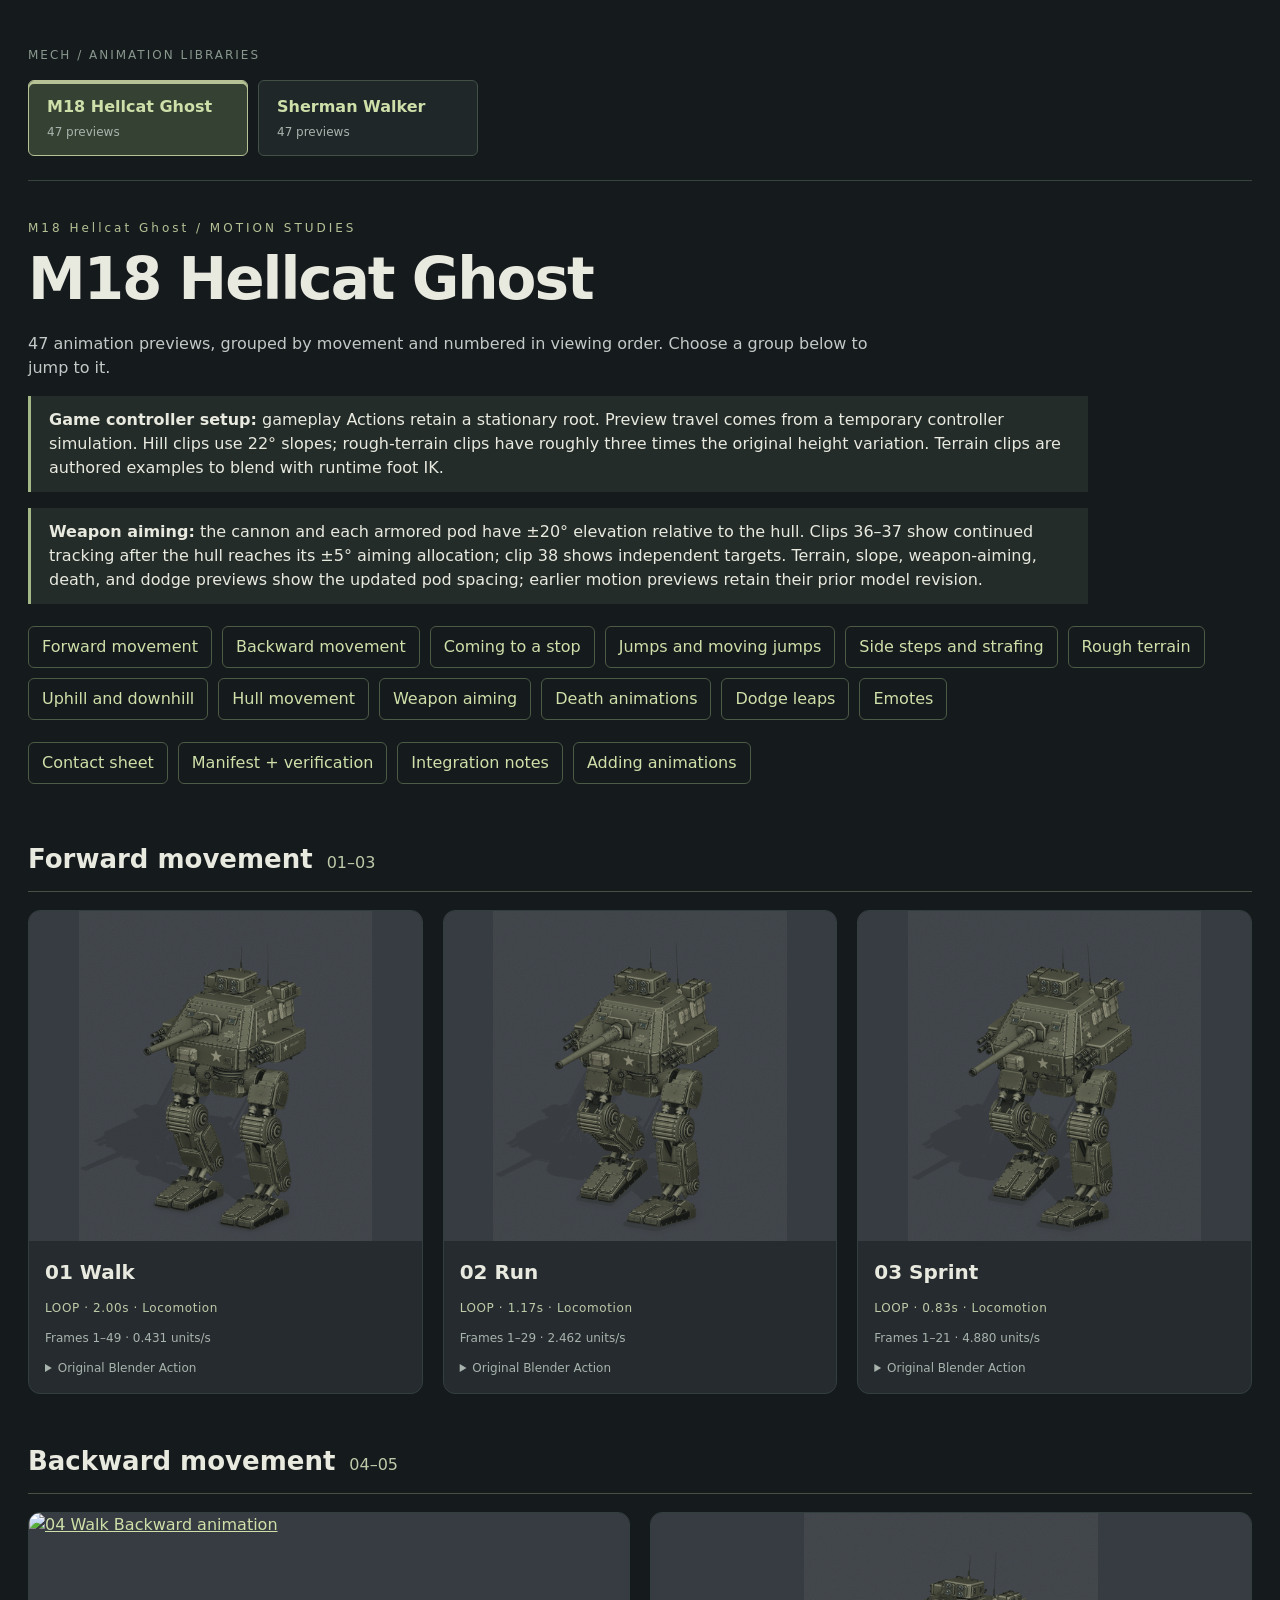
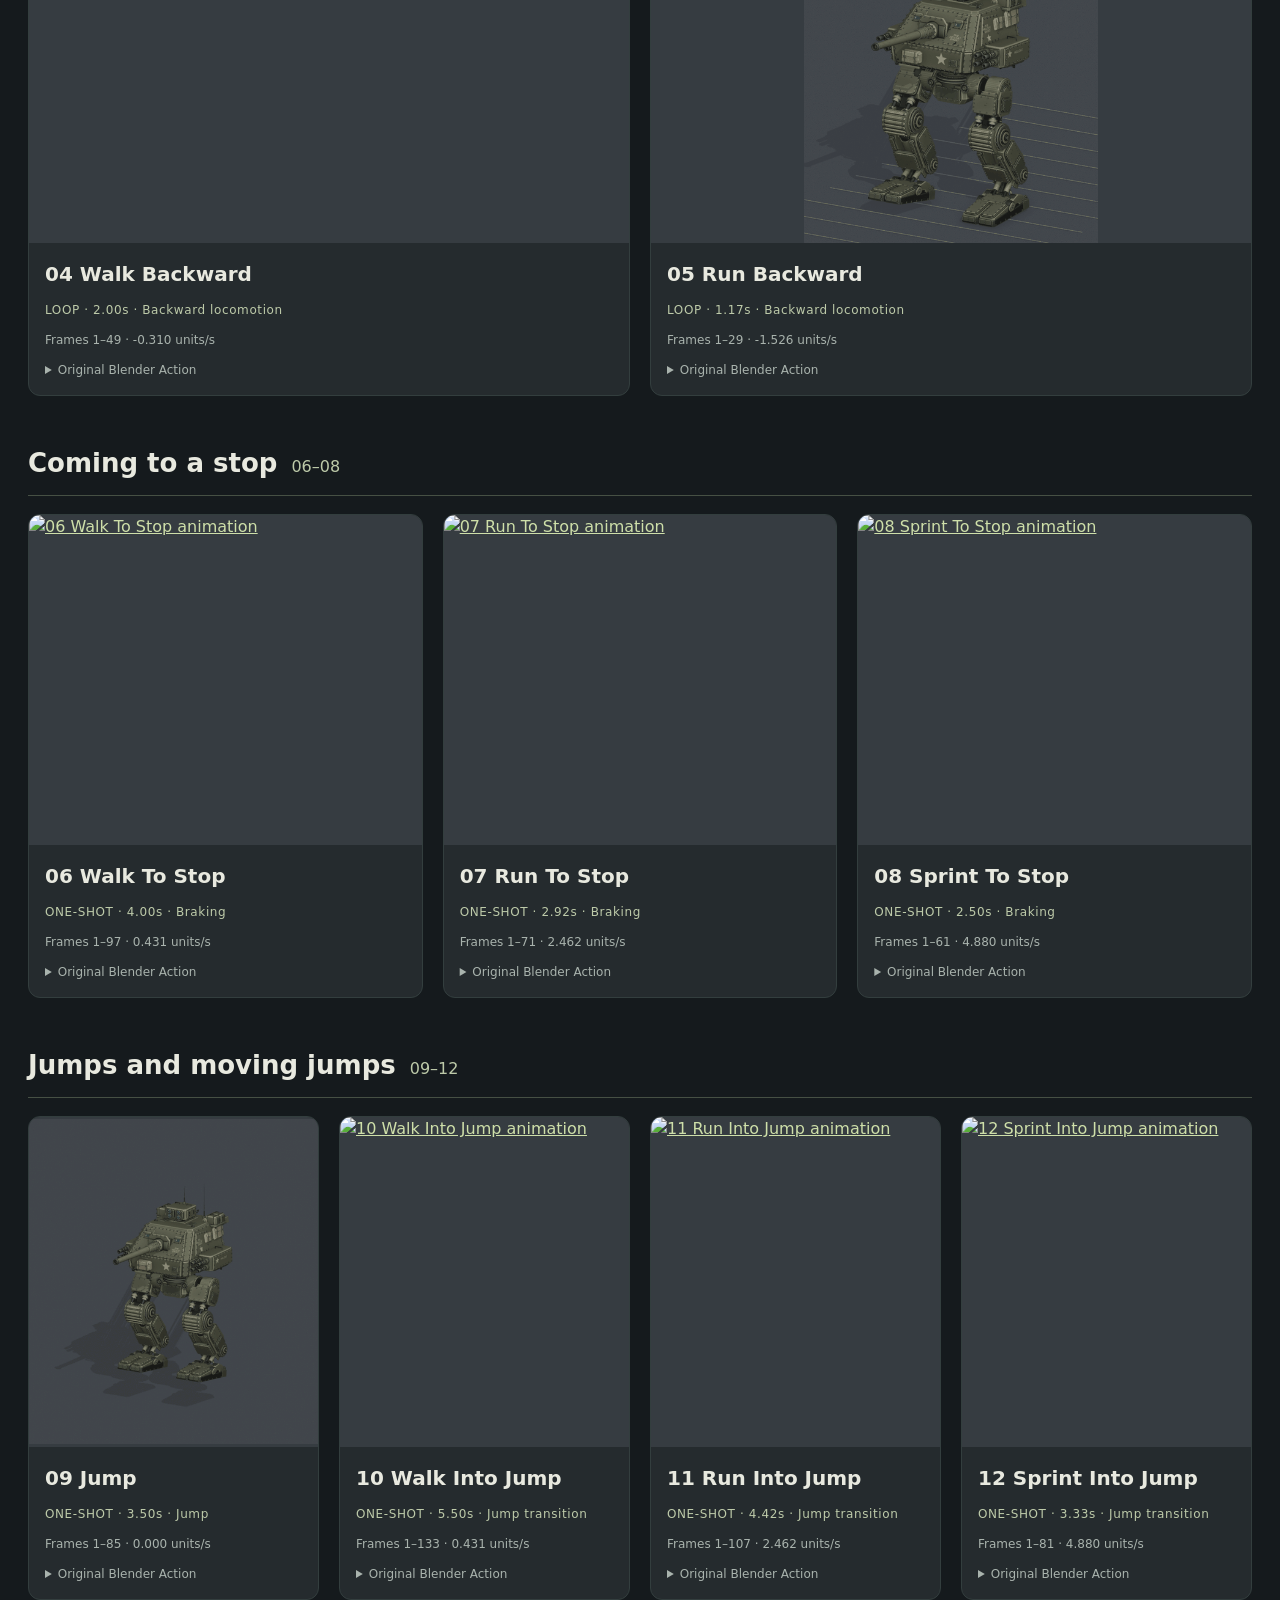
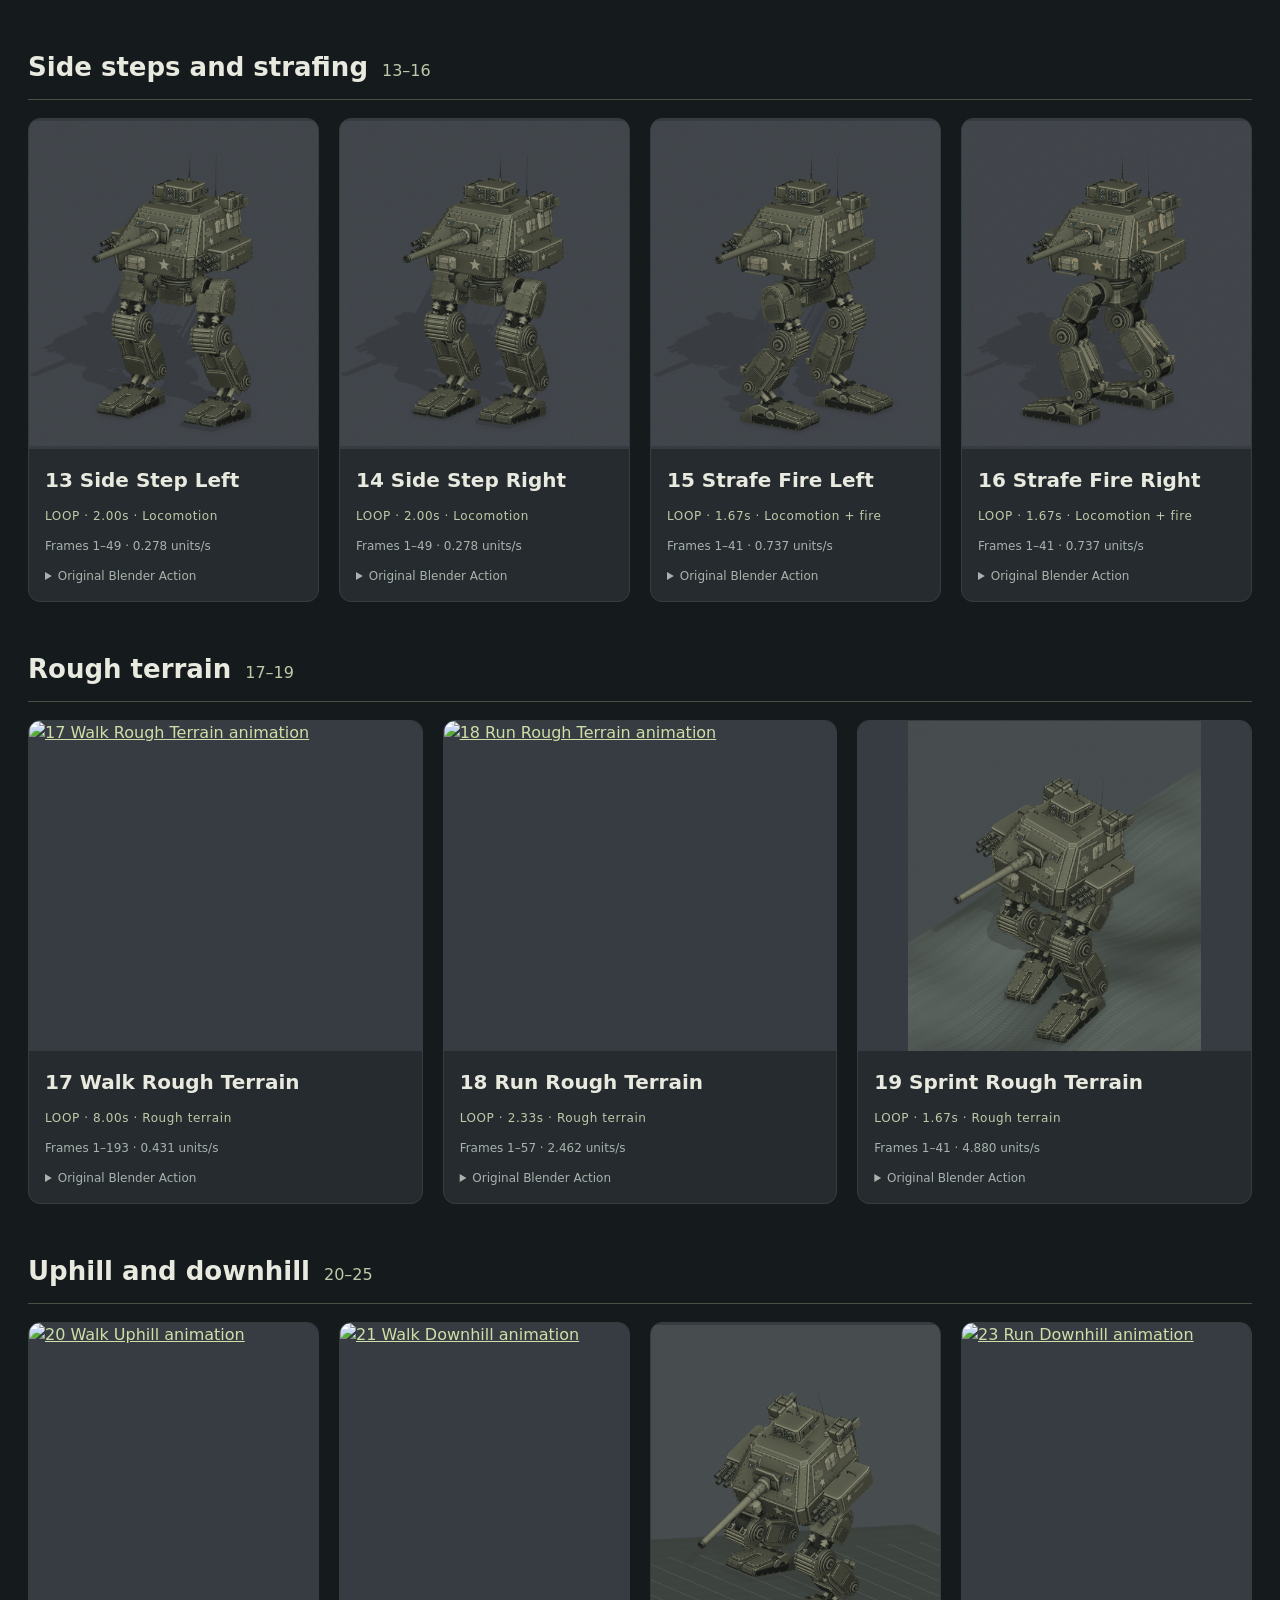
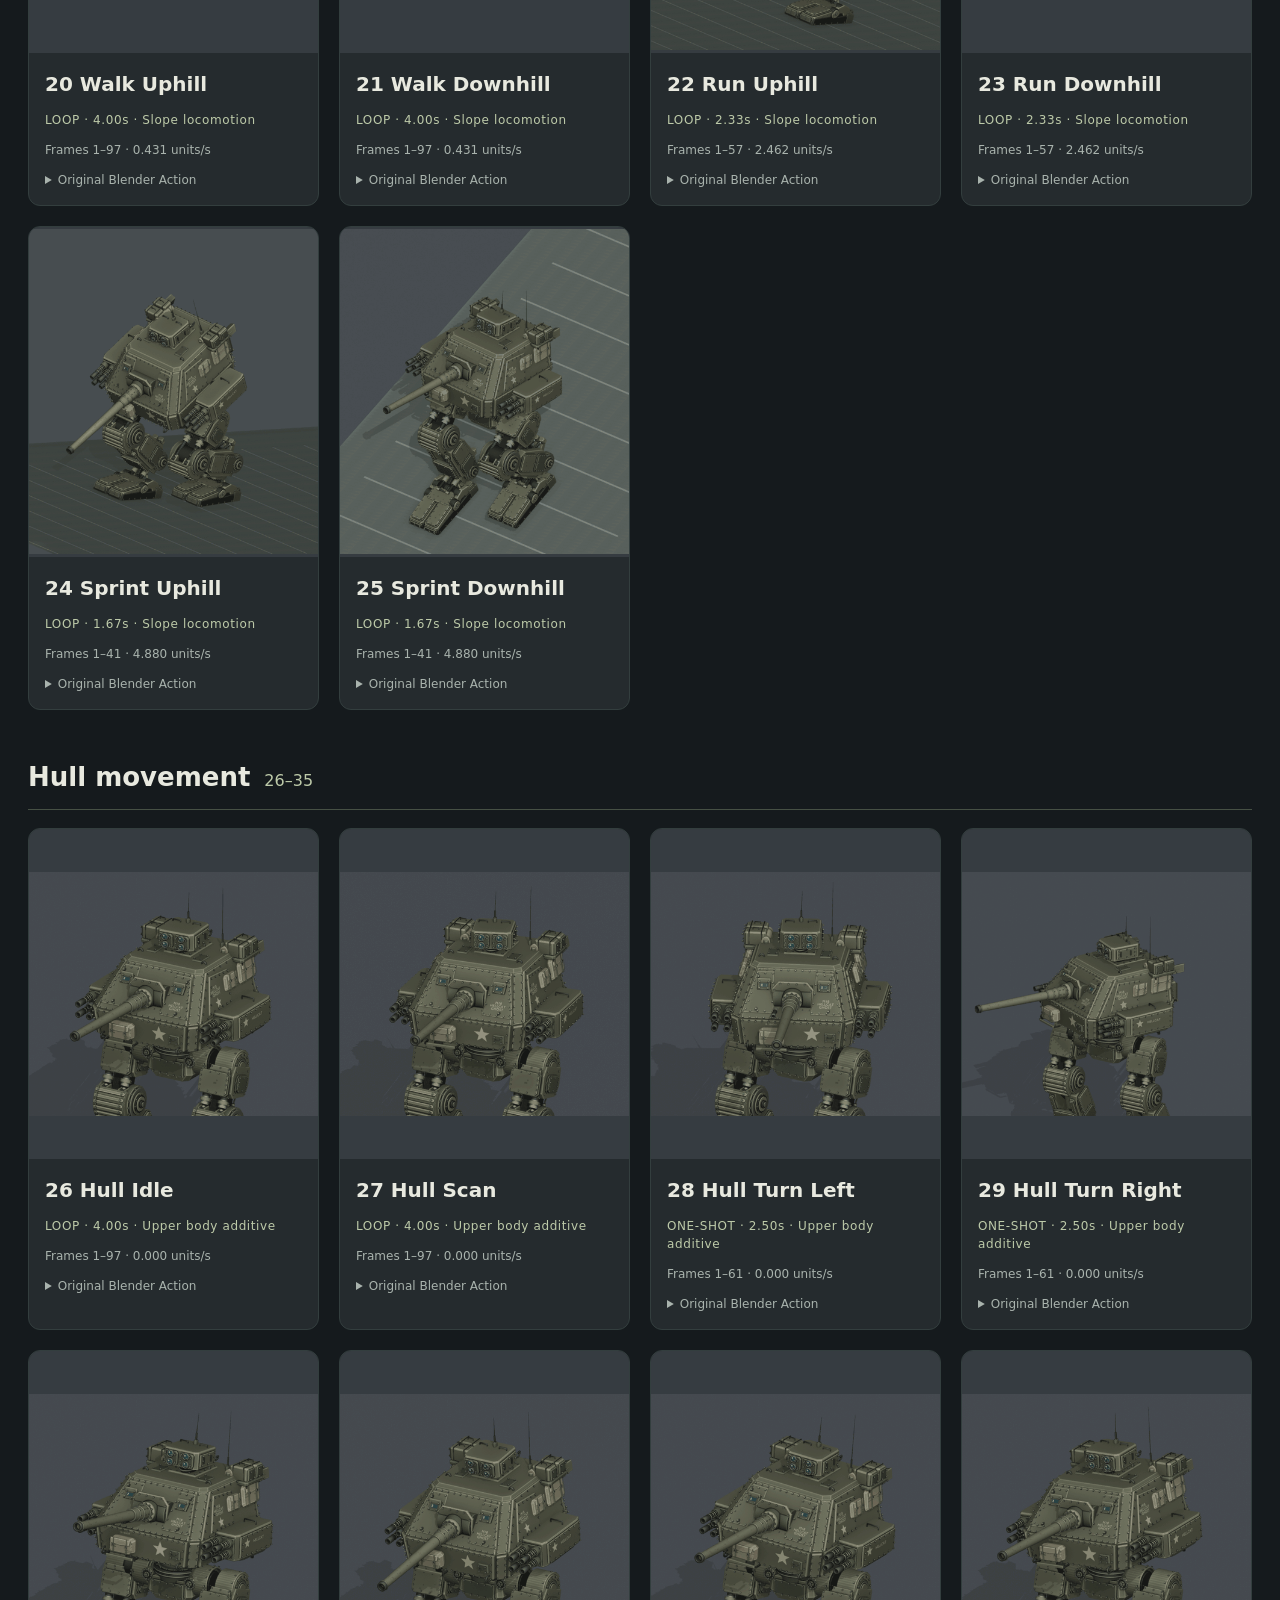
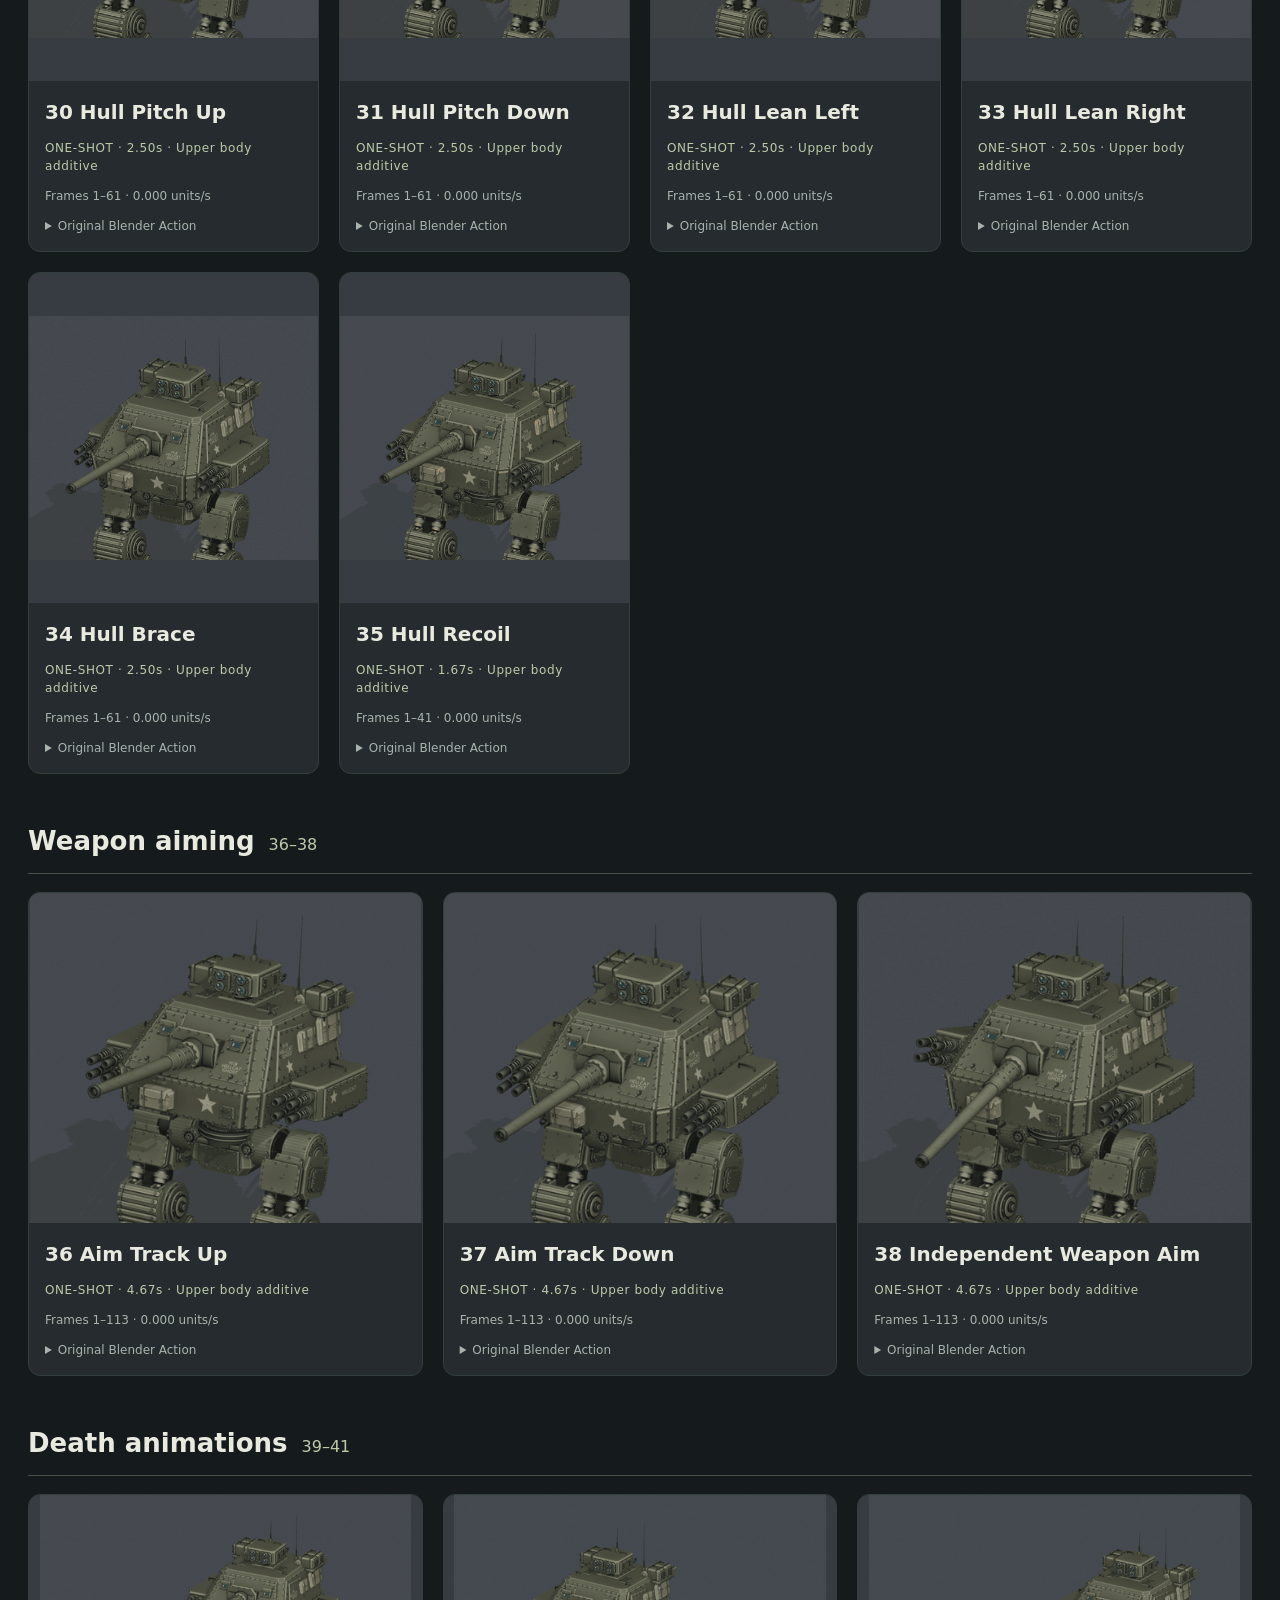
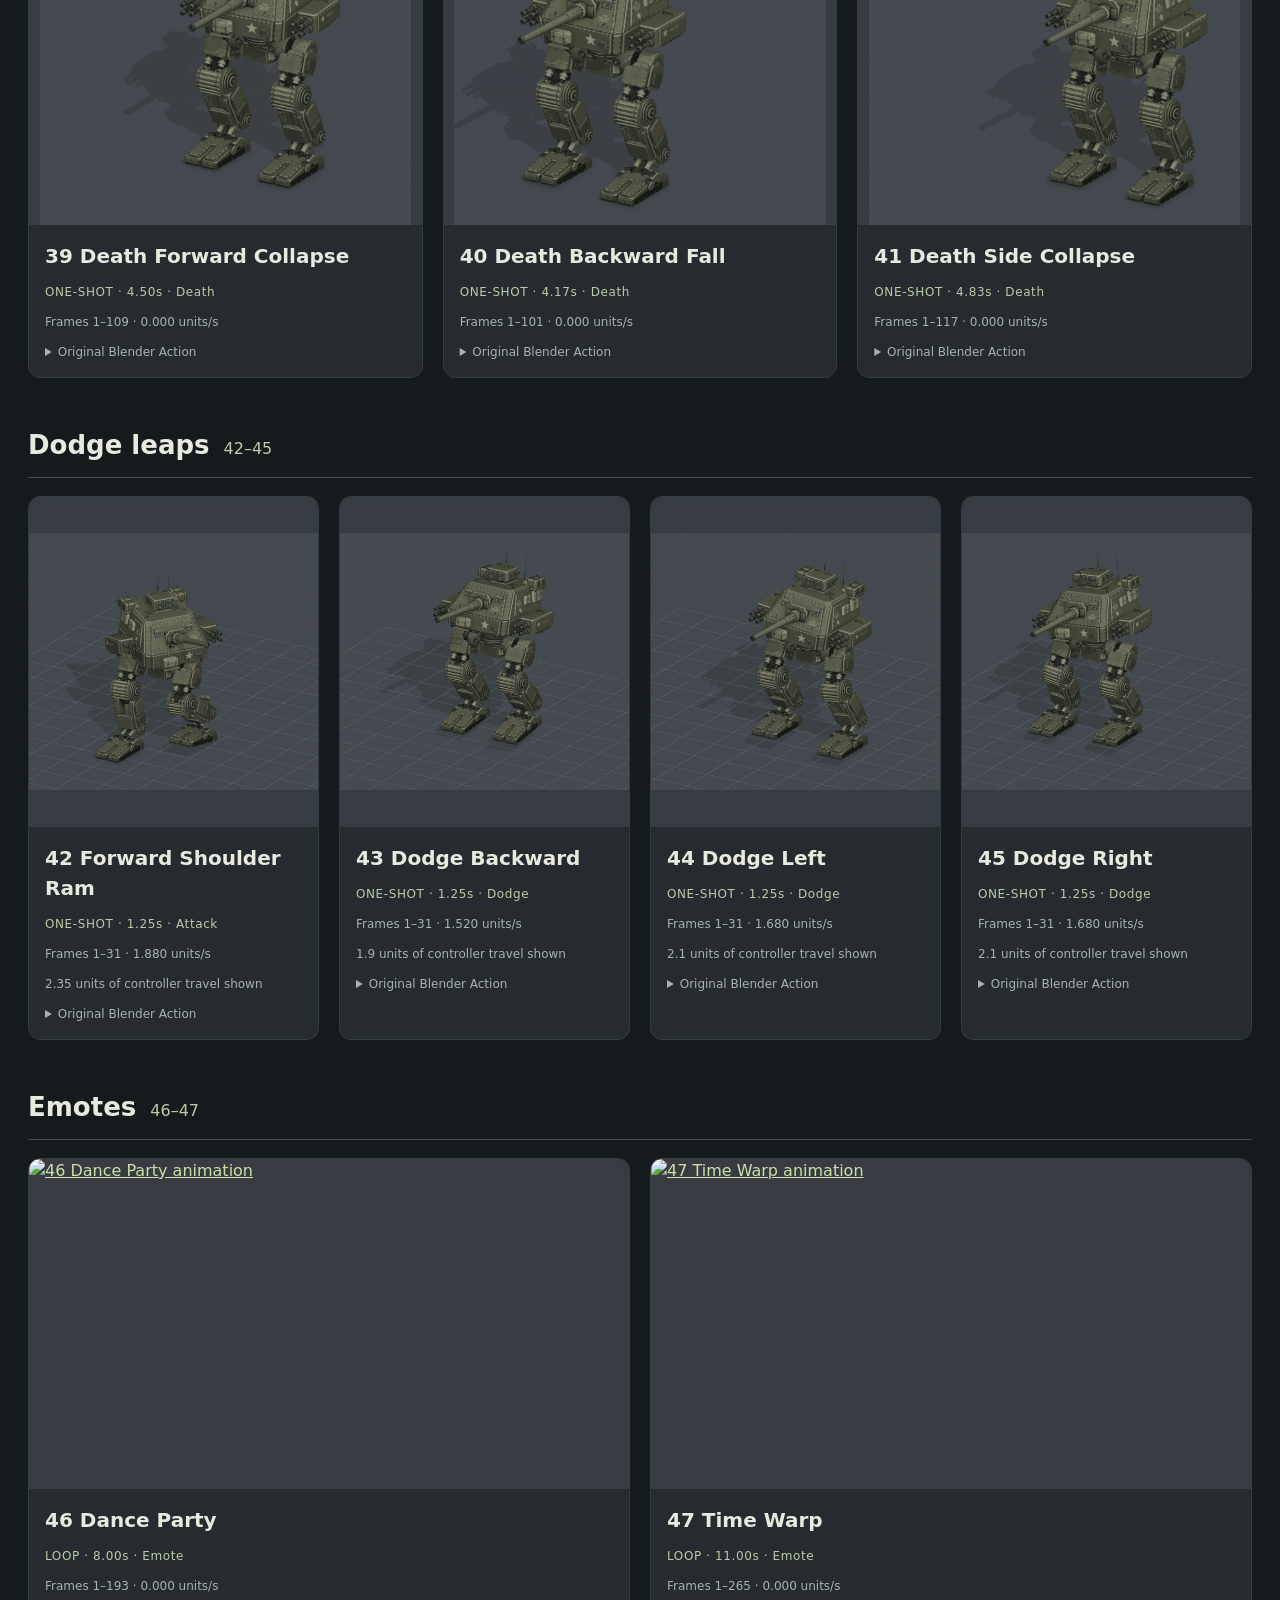
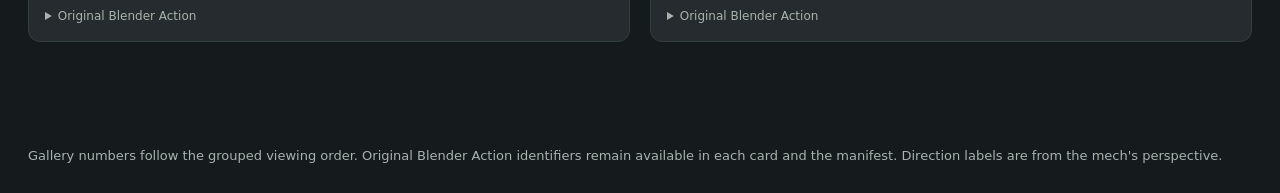
==== commit d806d017: "Enhance Sherman Walker animations with revised dodge mechanics and controller travel integration - U" ====
--- a/index.html
+++ b/index.html
@@ -145,16 +145,16 @@
 <p class="timing">Frames 1–117 · 0.000 units/s</p>
 <details><summary>Original Blender Action</summary><code>HC ANIM | 41 Death Side Collapse</code></details></div></article></div></section><section id="dodges" aria-labelledby="heading-dodges"><h2 class="group-heading" id="heading-dodges">Dodge leaps<span class="range">42–45</span></h2><div class="grid"><article><a href="assets/animations/42_dodge_forward.gif"><img loading="lazy" src="assets/animations/42_dodge_forward.gif" alt="42 Forward Shoulder Ram animation"></a>
 <div class="details"><h3>42 Forward Shoulder Ram</h3><p class="tag">ONE-SHOT · 1.25s · Attack</p>
-<p class="timing">Frames 1–31 · 1.880 units/s</p>
+<p class="timing">Frames 1–31 · 1.880 units/s</p><p class="timing">2.35 units of controller travel shown</p>
 <details><summary>Original Blender Action</summary><code>HC ANIM | 42 Dodge Forward</code></details></div></article><article><a href="assets/animations/43_dodge_backward.gif"><img loading="lazy" src="assets/animations/43_dodge_backward.gif" alt="43 Dodge Backward animation"></a>
 <div class="details"><h3>43 Dodge Backward</h3><p class="tag">ONE-SHOT · 1.25s · Dodge</p>
-<p class="timing">Frames 1–31 · 1.520 units/s</p>
+<p class="timing">Frames 1–31 · 1.520 units/s</p><p class="timing">1.9 units of controller travel shown</p>
 <details><summary>Original Blender Action</summary><code>HC ANIM | 43 Dodge Backward</code></details></div></article><article><a href="assets/animations/44_dodge_left.gif"><img loading="lazy" src="assets/animations/44_dodge_left.gif" alt="44 Dodge Left animation"></a>
 <div class="details"><h3>44 Dodge Left</h3><p class="tag">ONE-SHOT · 1.25s · Dodge</p>
-<p class="timing">Frames 1–31 · 1.680 units/s</p>
+<p class="timing">Frames 1–31 · 1.680 units/s</p><p class="timing">2.1 units of controller travel shown</p>
 <details><summary>Original Blender Action</summary><code>HC ANIM | 44 Dodge Left</code></details></div></article><article><a href="assets/animations/45_dodge_right.gif"><img loading="lazy" src="assets/animations/45_dodge_right.gif" alt="45 Dodge Right animation"></a>
 <div class="details"><h3>45 Dodge Right</h3><p class="tag">ONE-SHOT · 1.25s · Dodge</p>
-<p class="timing">Frames 1–31 · 1.680 units/s</p>
+<p class="timing">Frames 1–31 · 1.680 units/s</p><p class="timing">2.1 units of controller travel shown</p>
 <details><summary>Original Blender Action</summary><code>HC ANIM | 45 Dodge Right</code></details></div></article></div></section><section id="emotes" aria-labelledby="heading-emotes"><h2 class="group-heading" id="heading-emotes">Emotes<span class="range">46–47</span></h2><div class="grid"><article><a href="assets/animations/46_dance_party.gif"><img loading="lazy" src="assets/animations/46_dance_party.gif" alt="46 Dance Party animation"></a>
 <div class="details"><h3>46 Dance Party</h3><p class="tag">LOOP · 8.00s · Emote</p>
 <p class="timing">Frames 1–193 · 0.000 units/s</p>
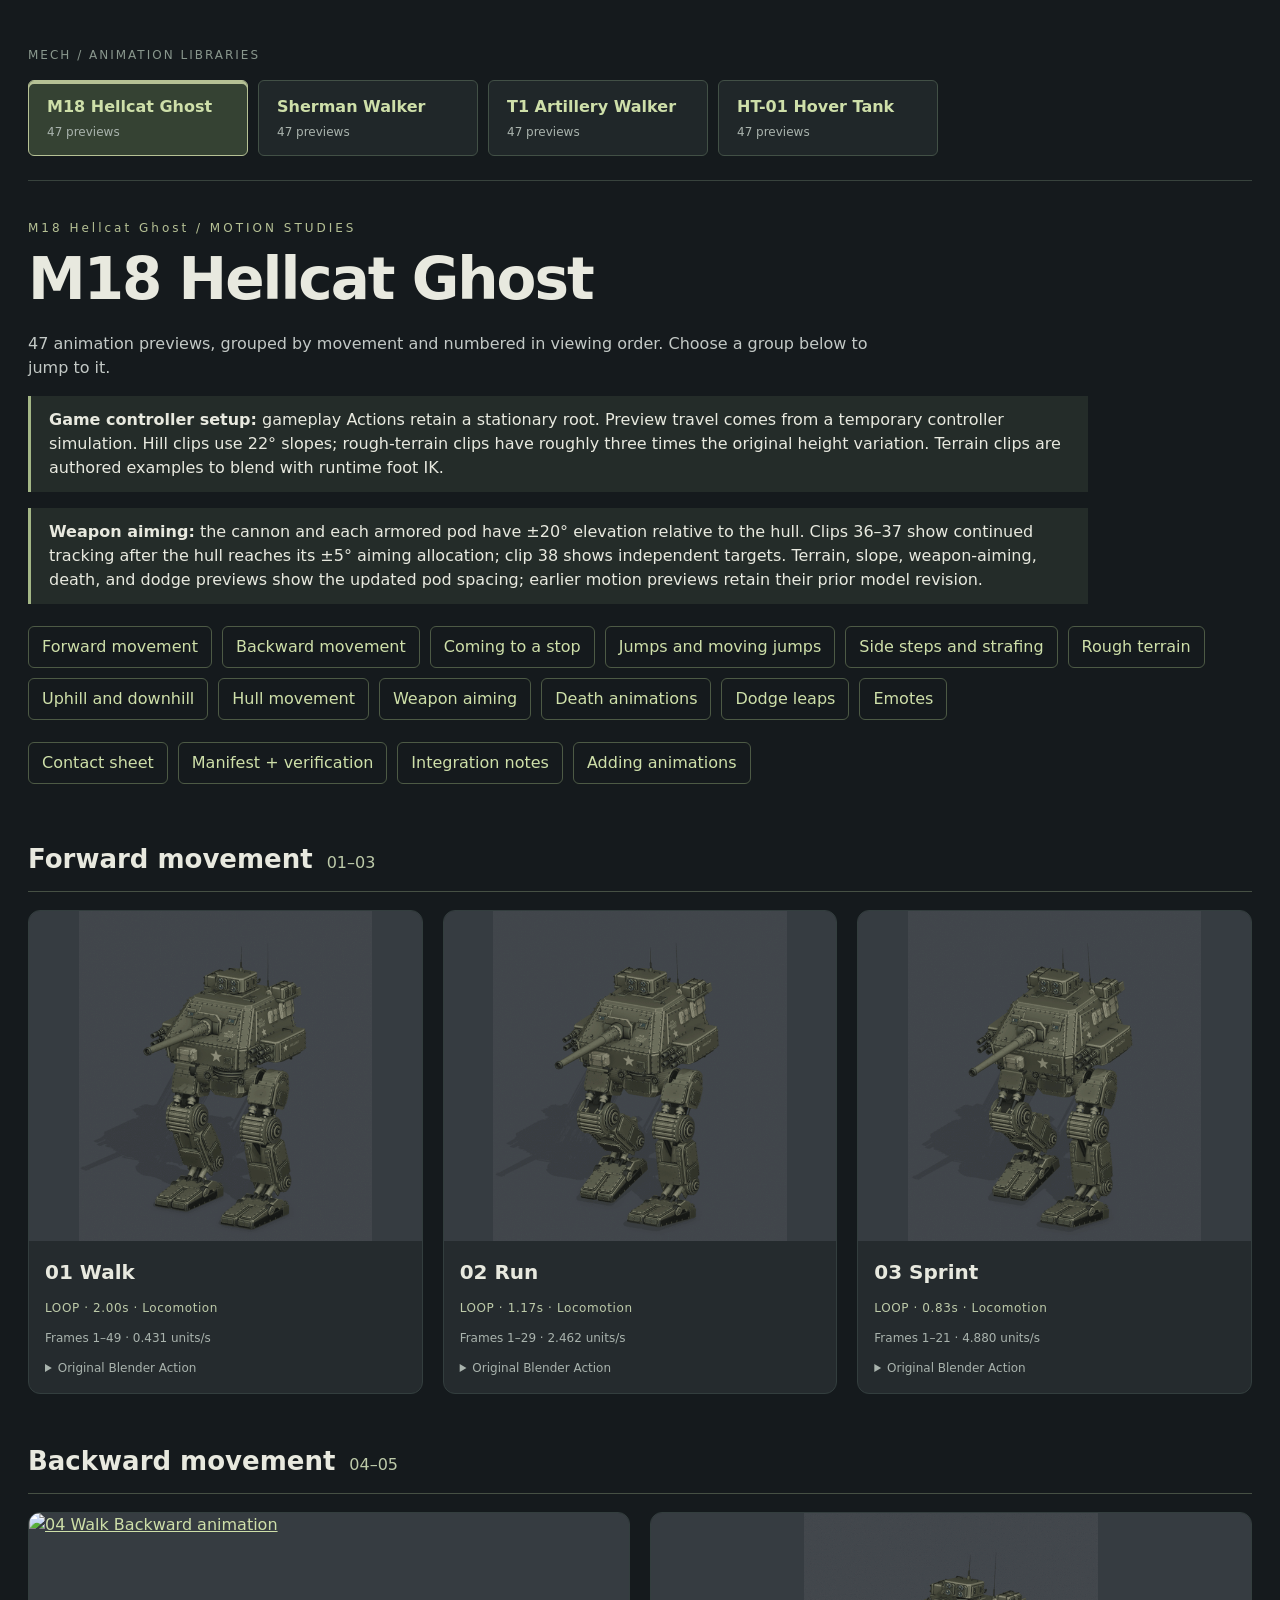
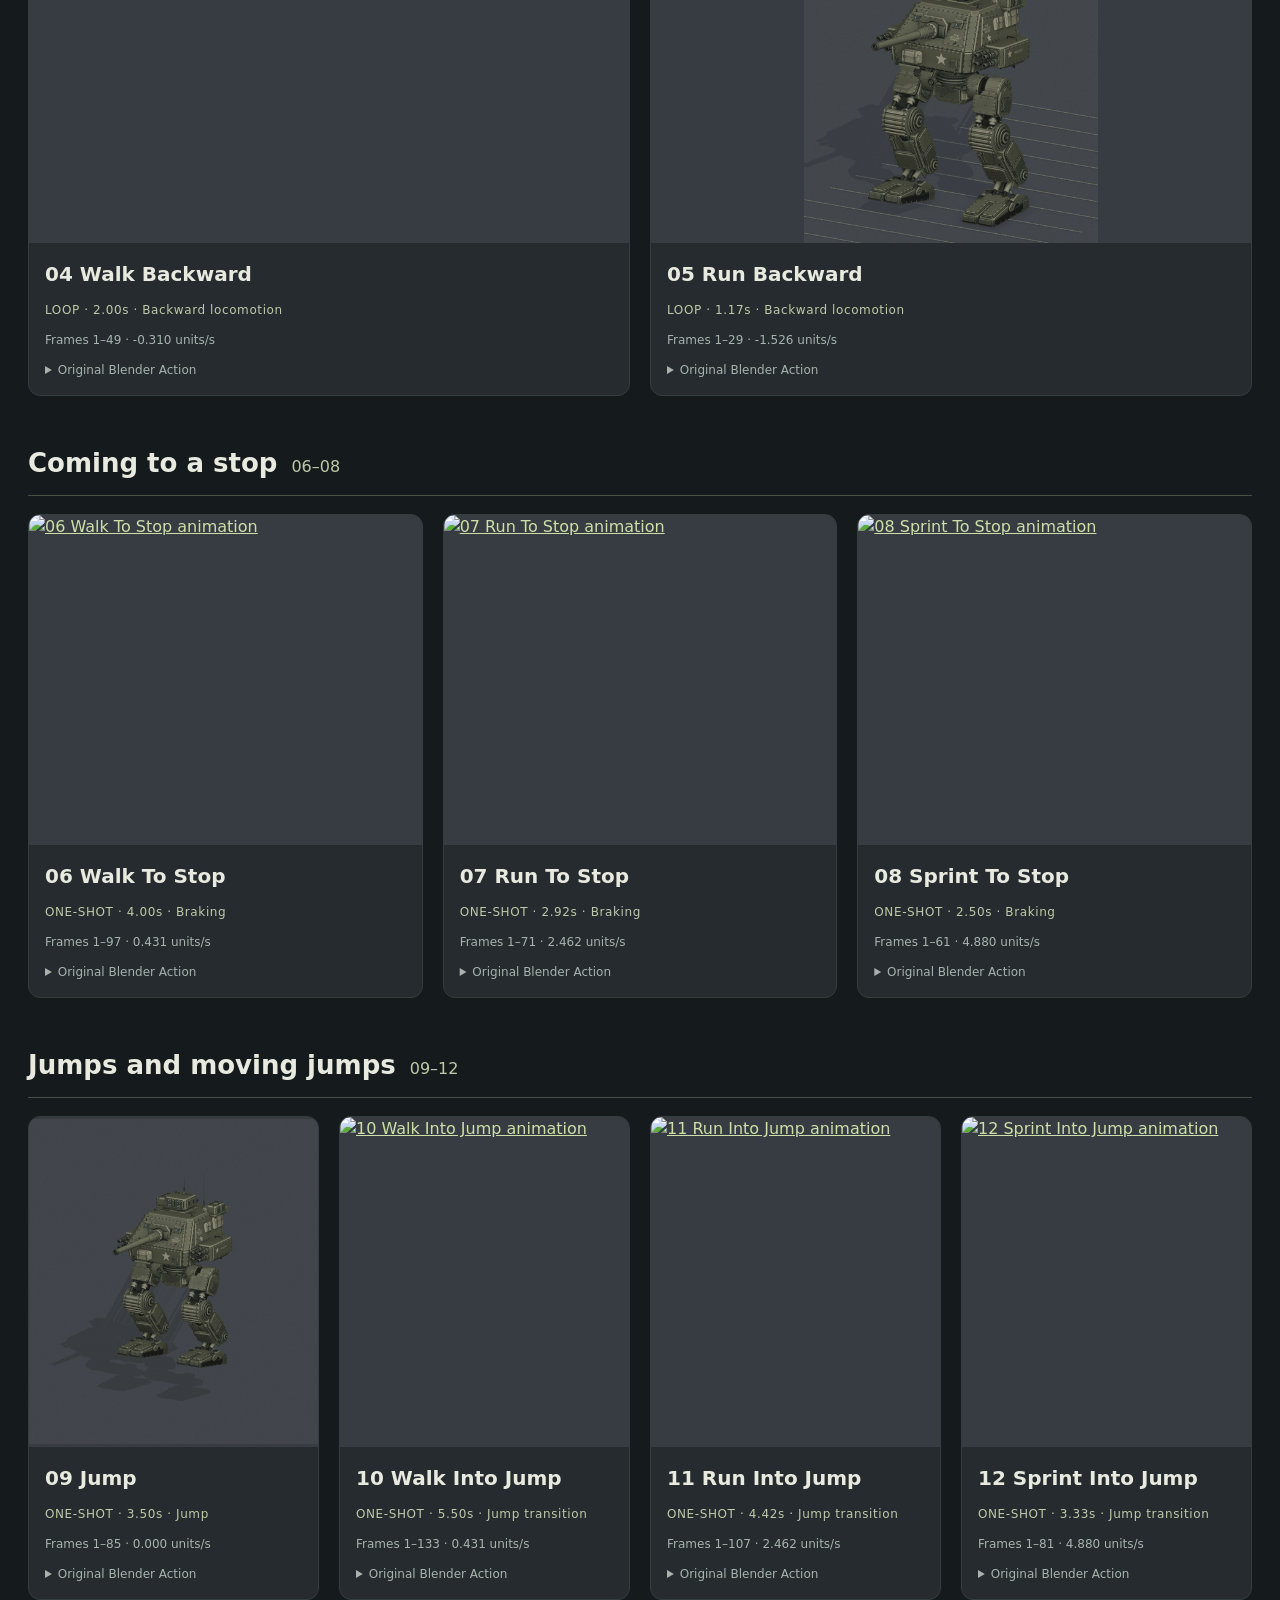
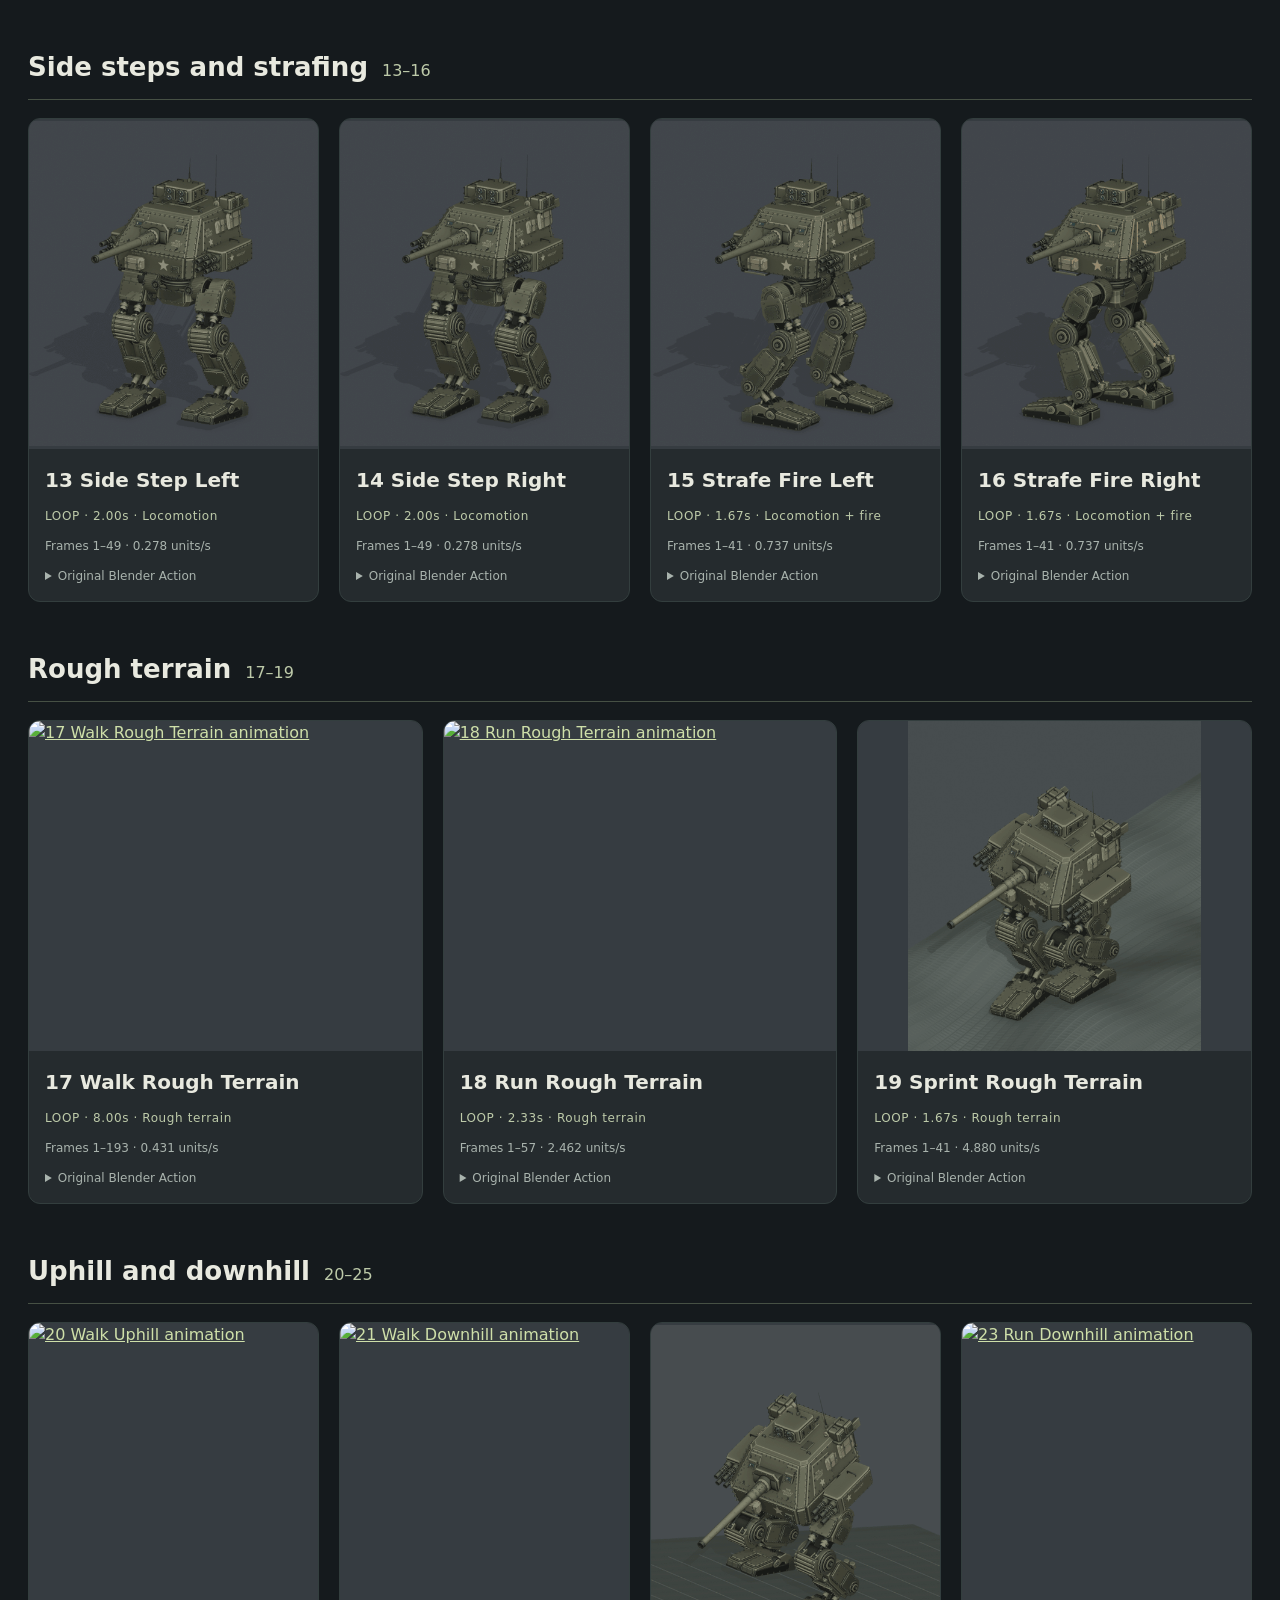
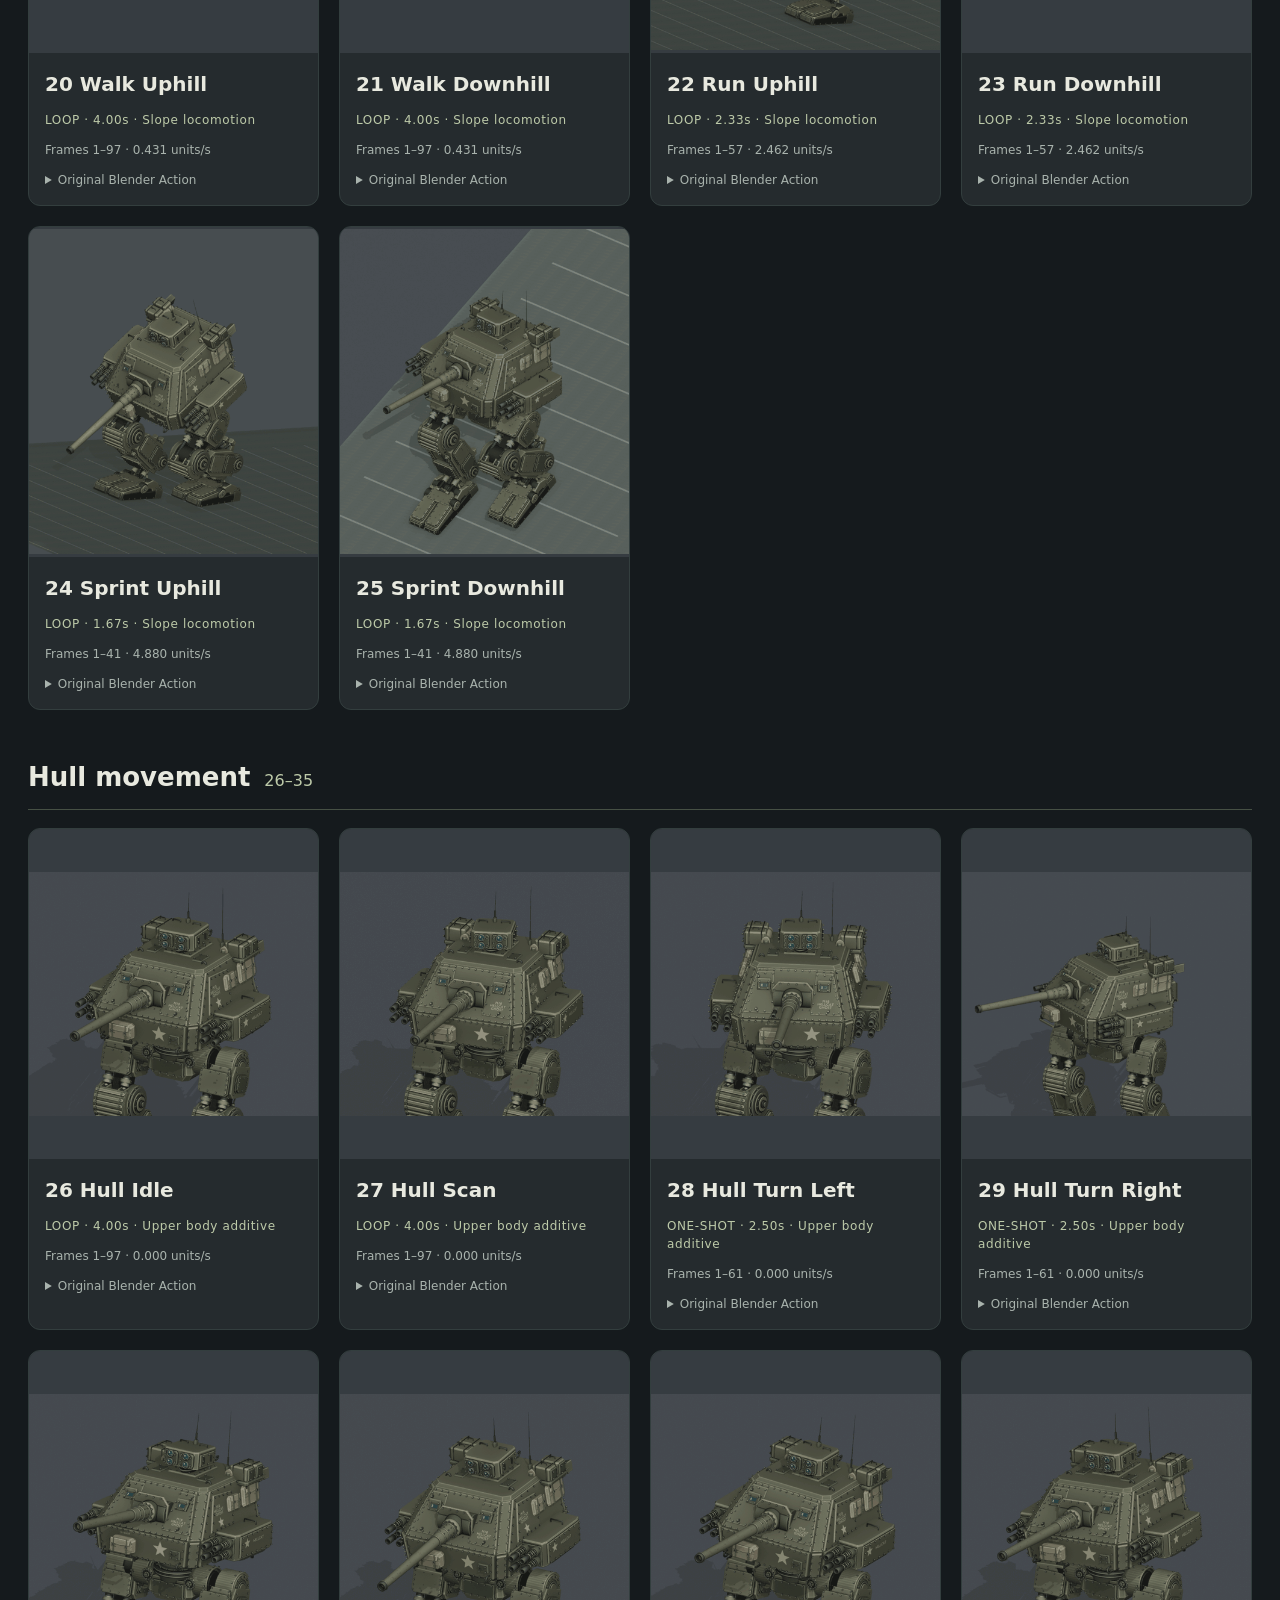
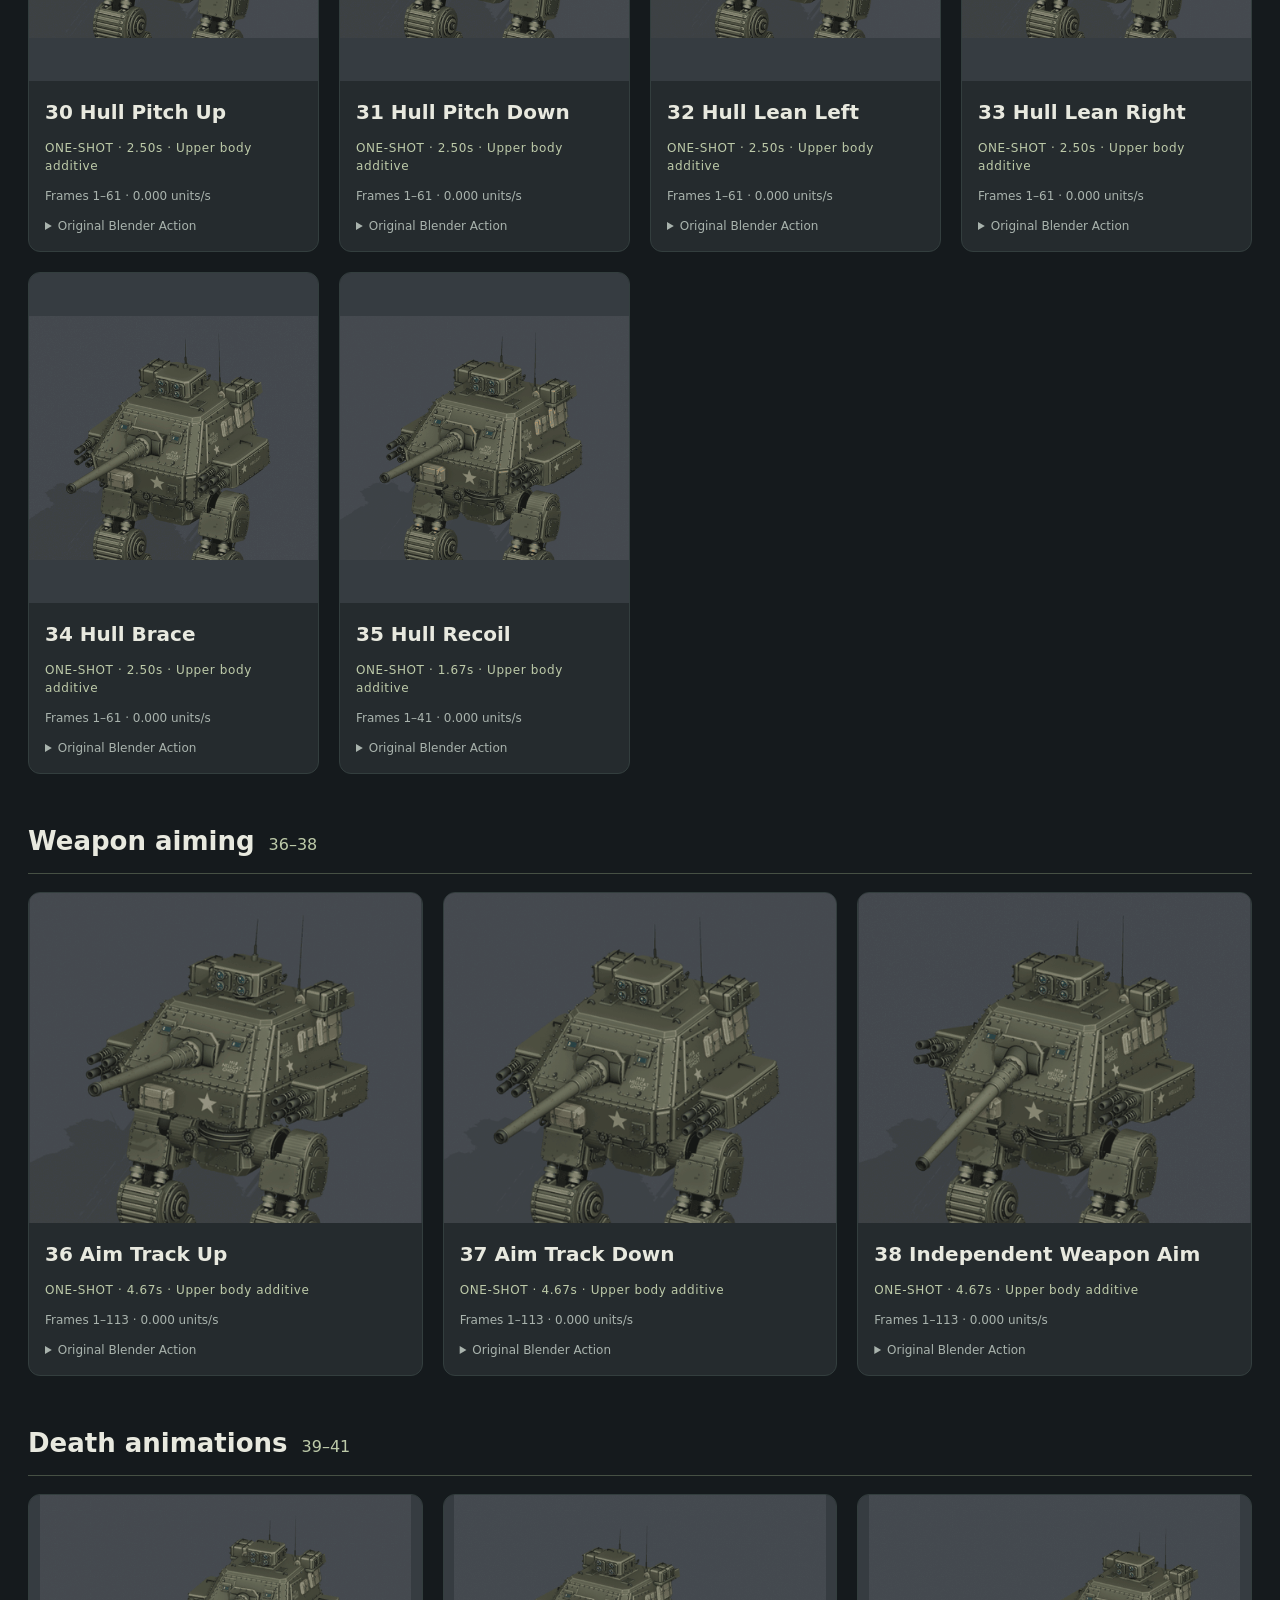
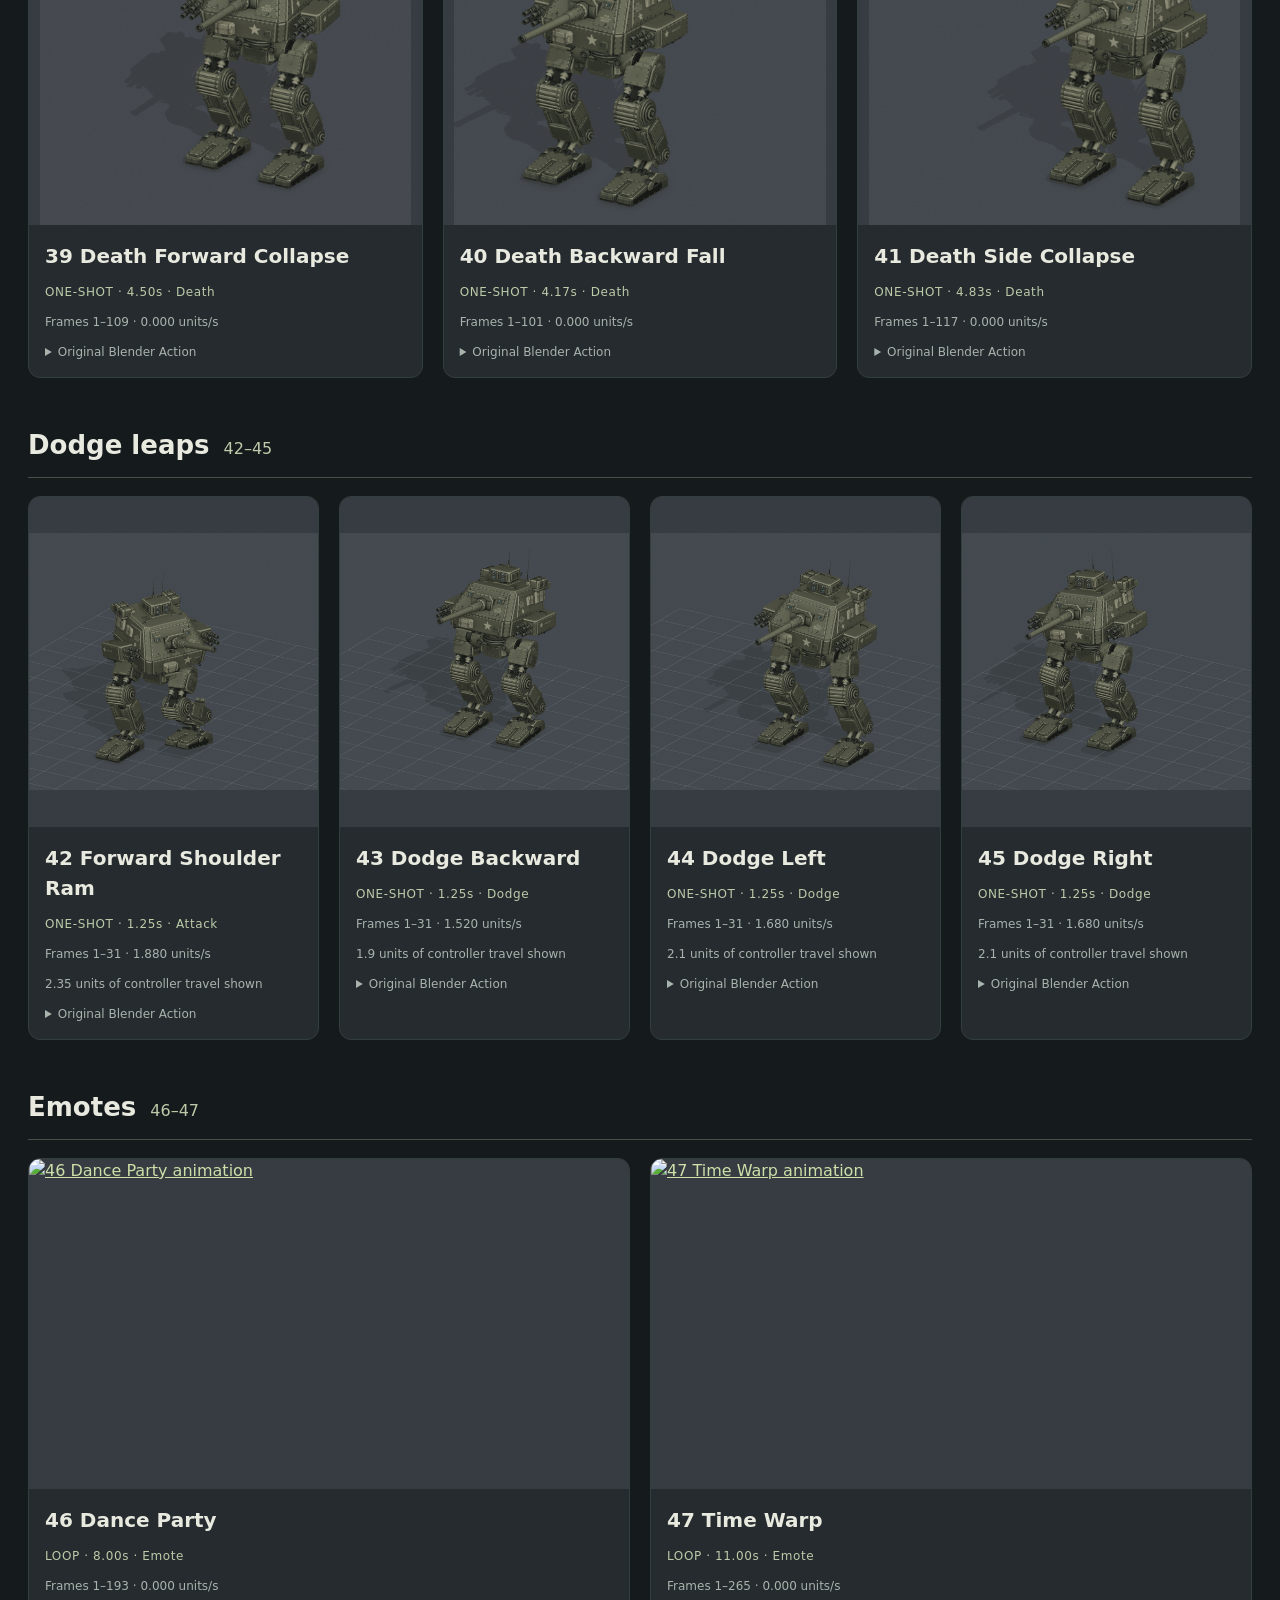
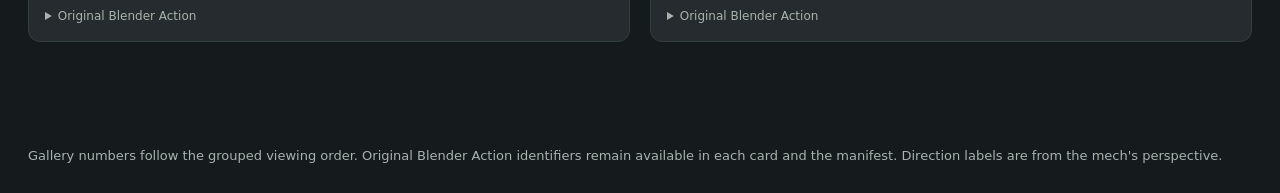
==== commit 1ac8664a: "Add T1-specific animation library and studio setup - Implemented a new Blender script for T1-specifi" ====
--- a/index.html
+++ b/index.html
@@ -10,7 +10,7 @@
 <a class="skip-link" href="#animations">Skip to animations</a>
 <header>
   <div class="site-label">MECH / ANIMATION LIBRARIES</div>
-  <nav class="mech-switcher" aria-label="Mech libraries"><a href="index.html" aria-current="page"><strong>M18 Hellcat Ghost</strong><span>47 previews</span></a><a href="sherman-walker.html"><strong>Sherman Walker</strong><span>47 previews</span></a></nav>
+  <nav class="mech-switcher" aria-label="Mech libraries"><a href="index.html" aria-current="page"><strong>M18 Hellcat Ghost</strong><span>47 previews</span></a><a href="sherman-walker.html"><strong>Sherman Walker</strong><span>47 previews</span></a><a href="t1-artillery-walker.html"><strong>T1 Artillery Walker</strong><span>47 previews</span></a><a href="hover-tank.html"><strong>HT-01 Hover Tank</strong><span>47 previews</span></a></nav>
   <div class="eyebrow">M18 Hellcat Ghost / MOTION STUDIES</div>
   <h1>M18 Hellcat Ghost</h1>
   <p class="intro">47 animation previews, grouped by movement and numbered in viewing order. Choose a group below to jump to it.</p>
